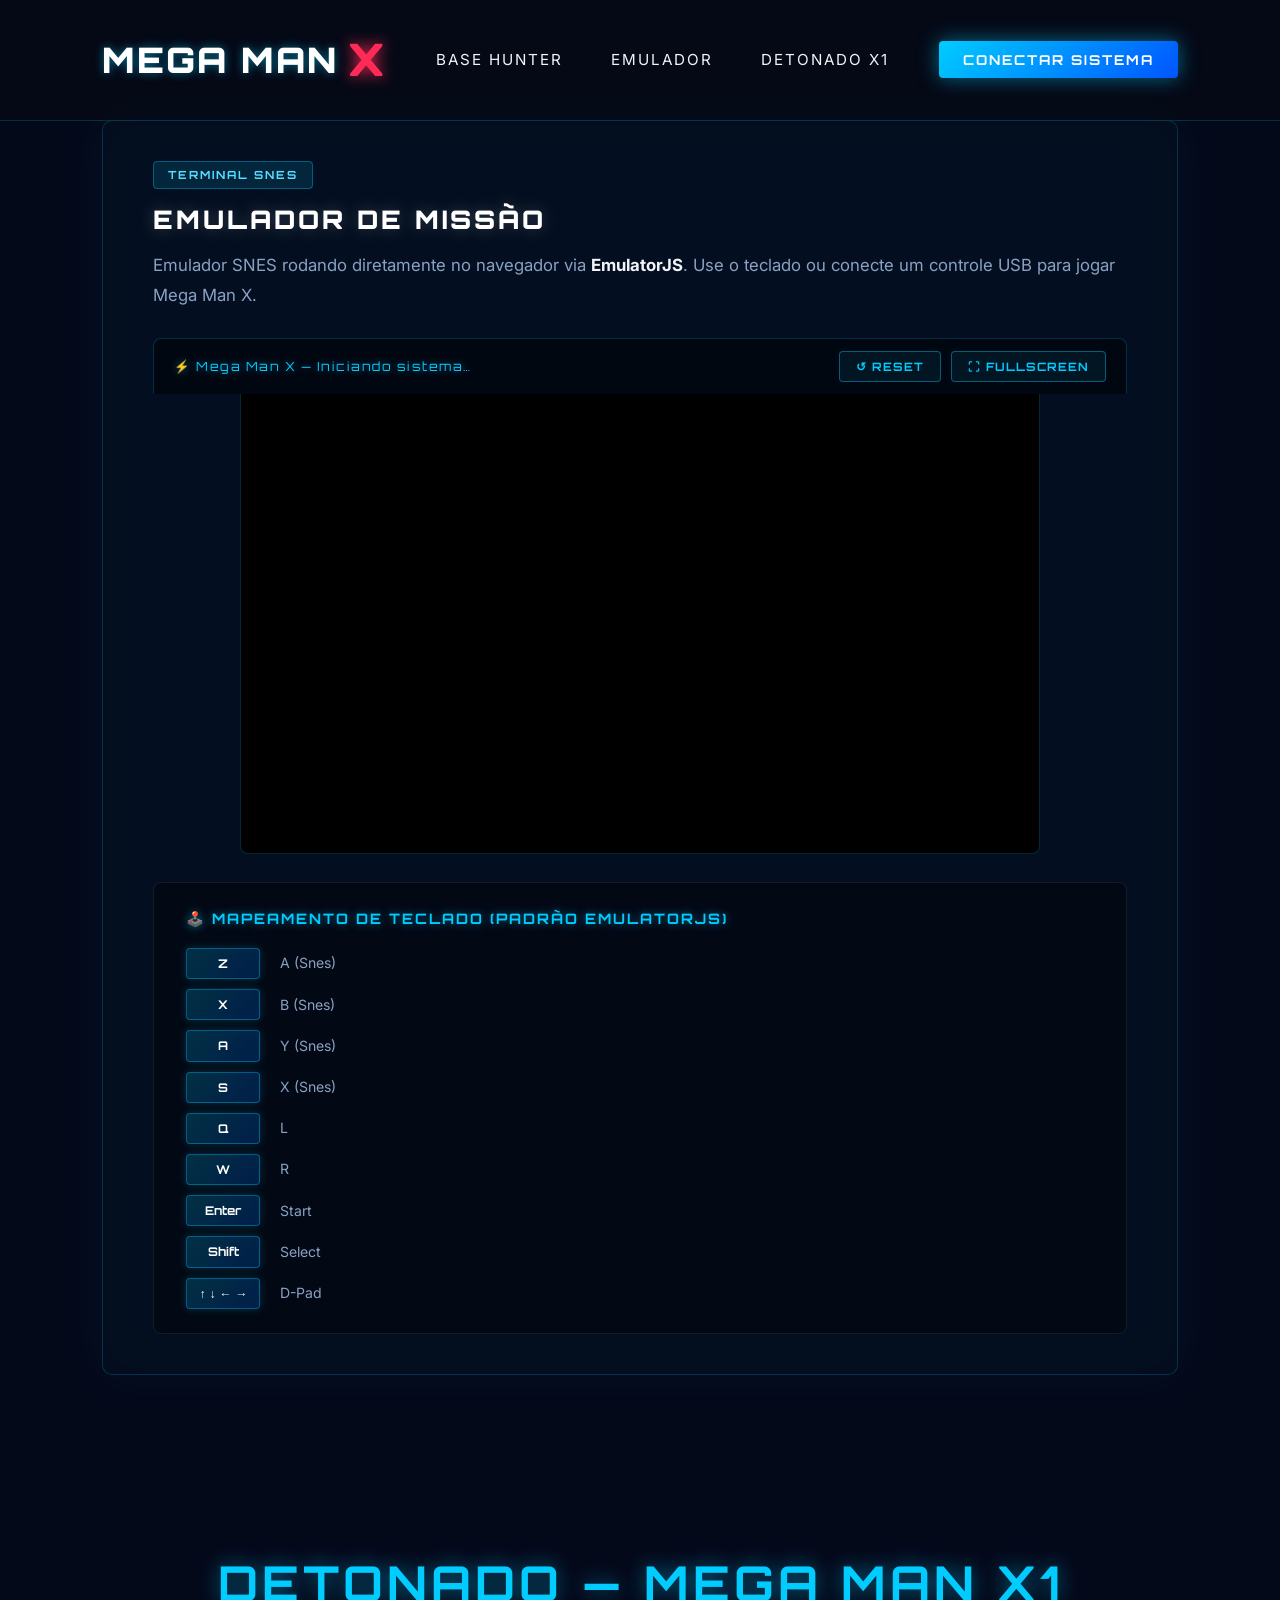
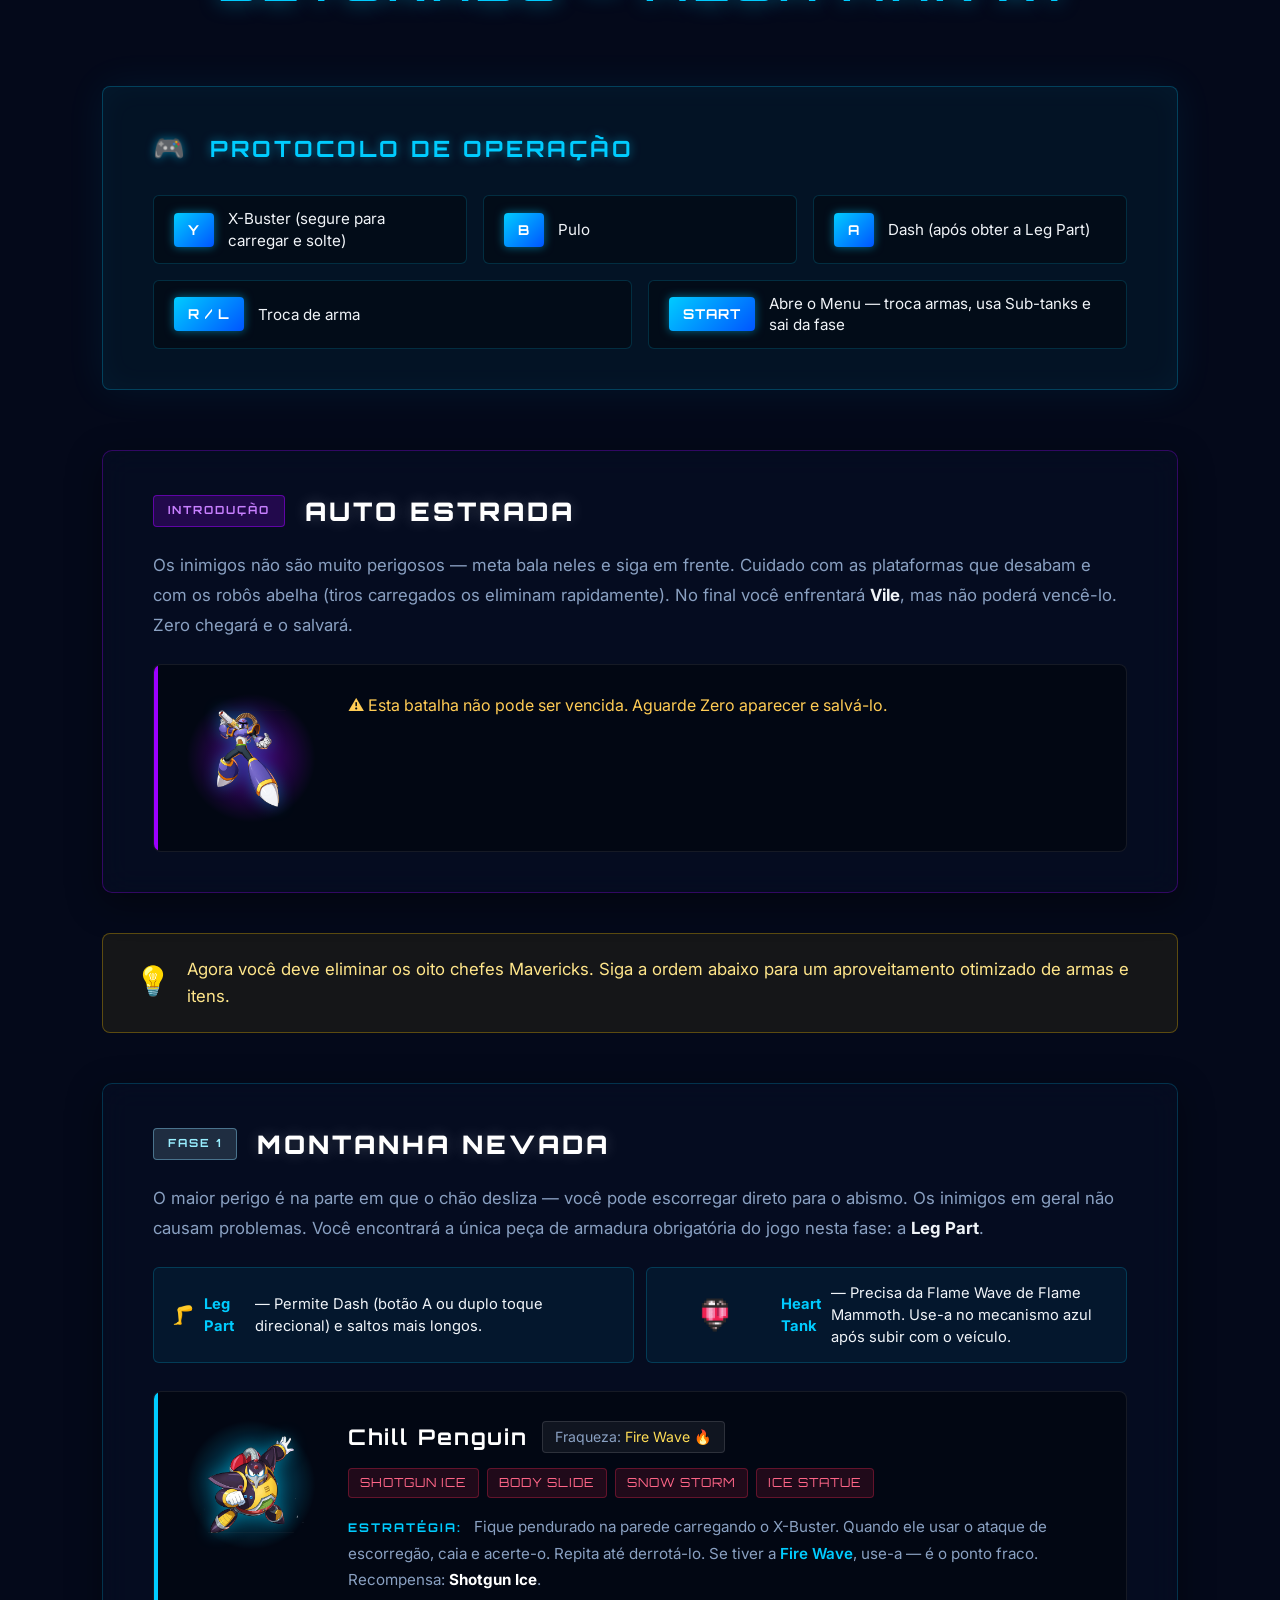
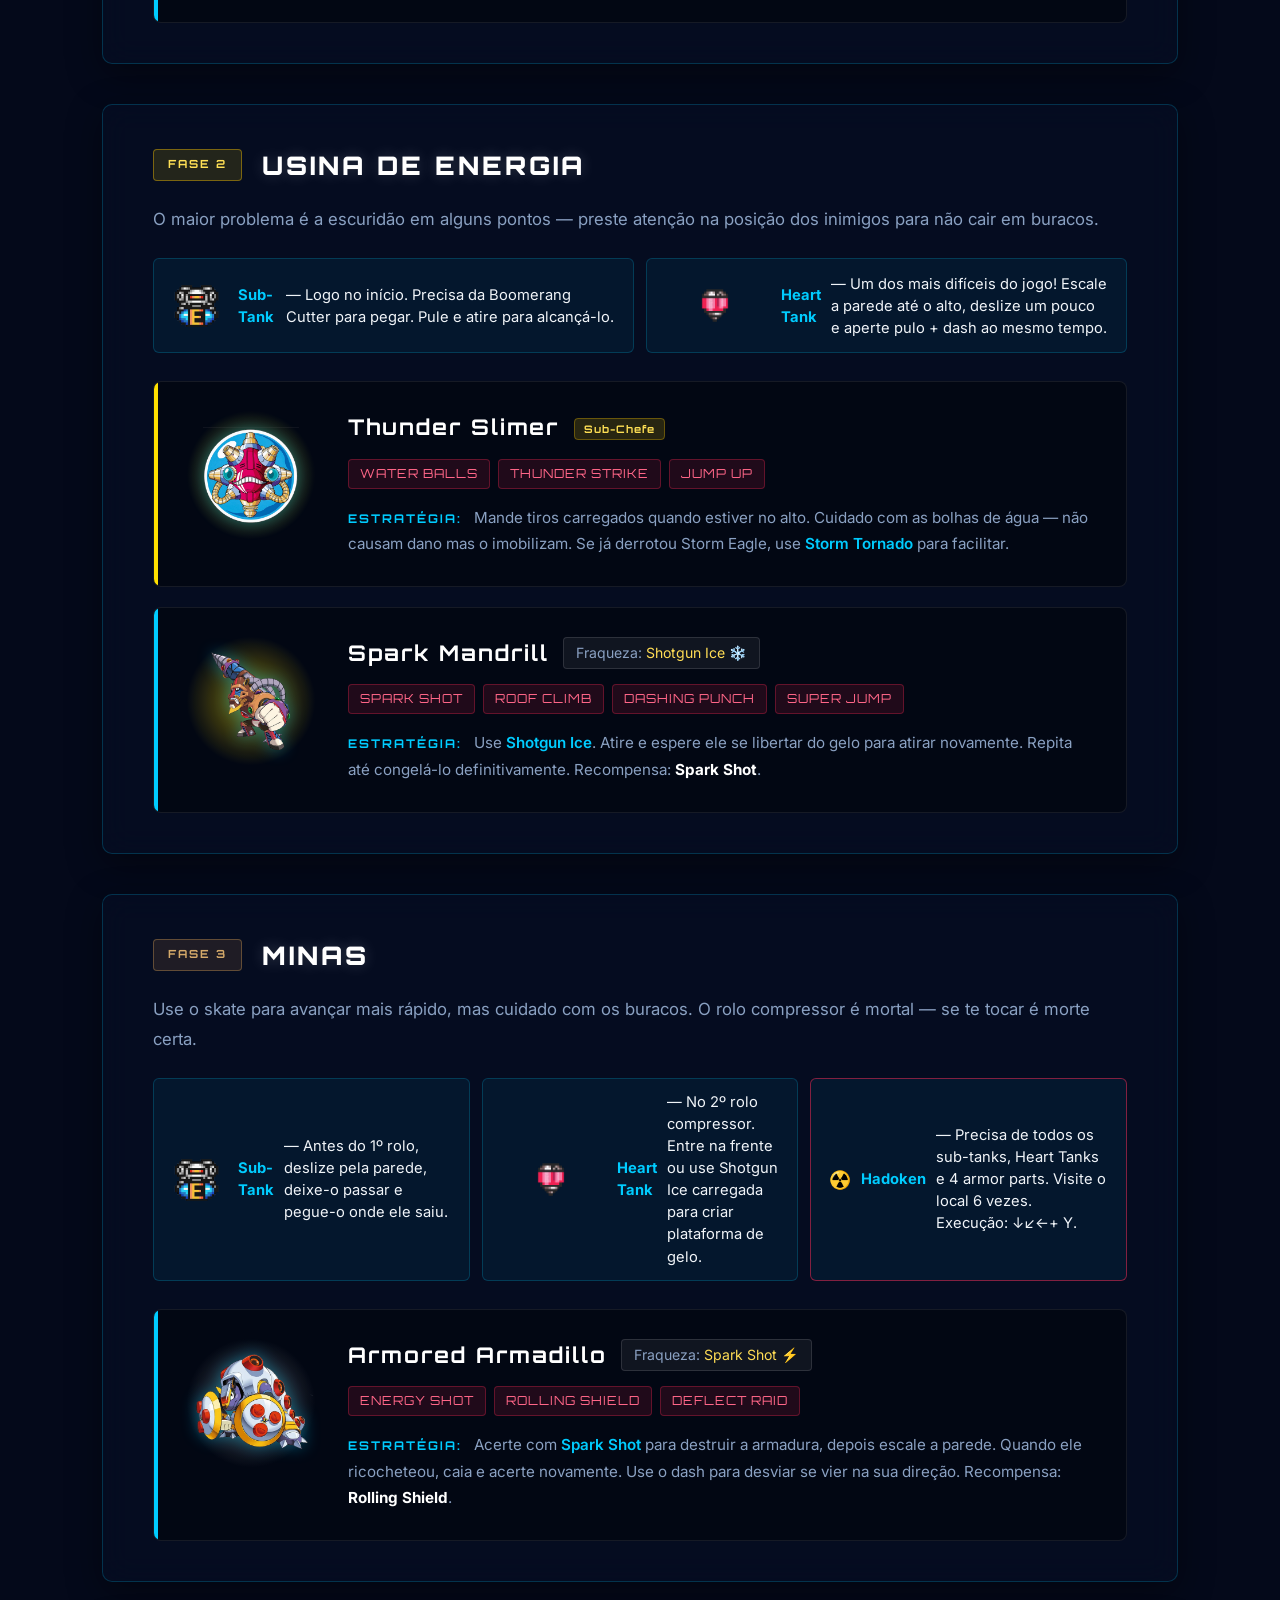
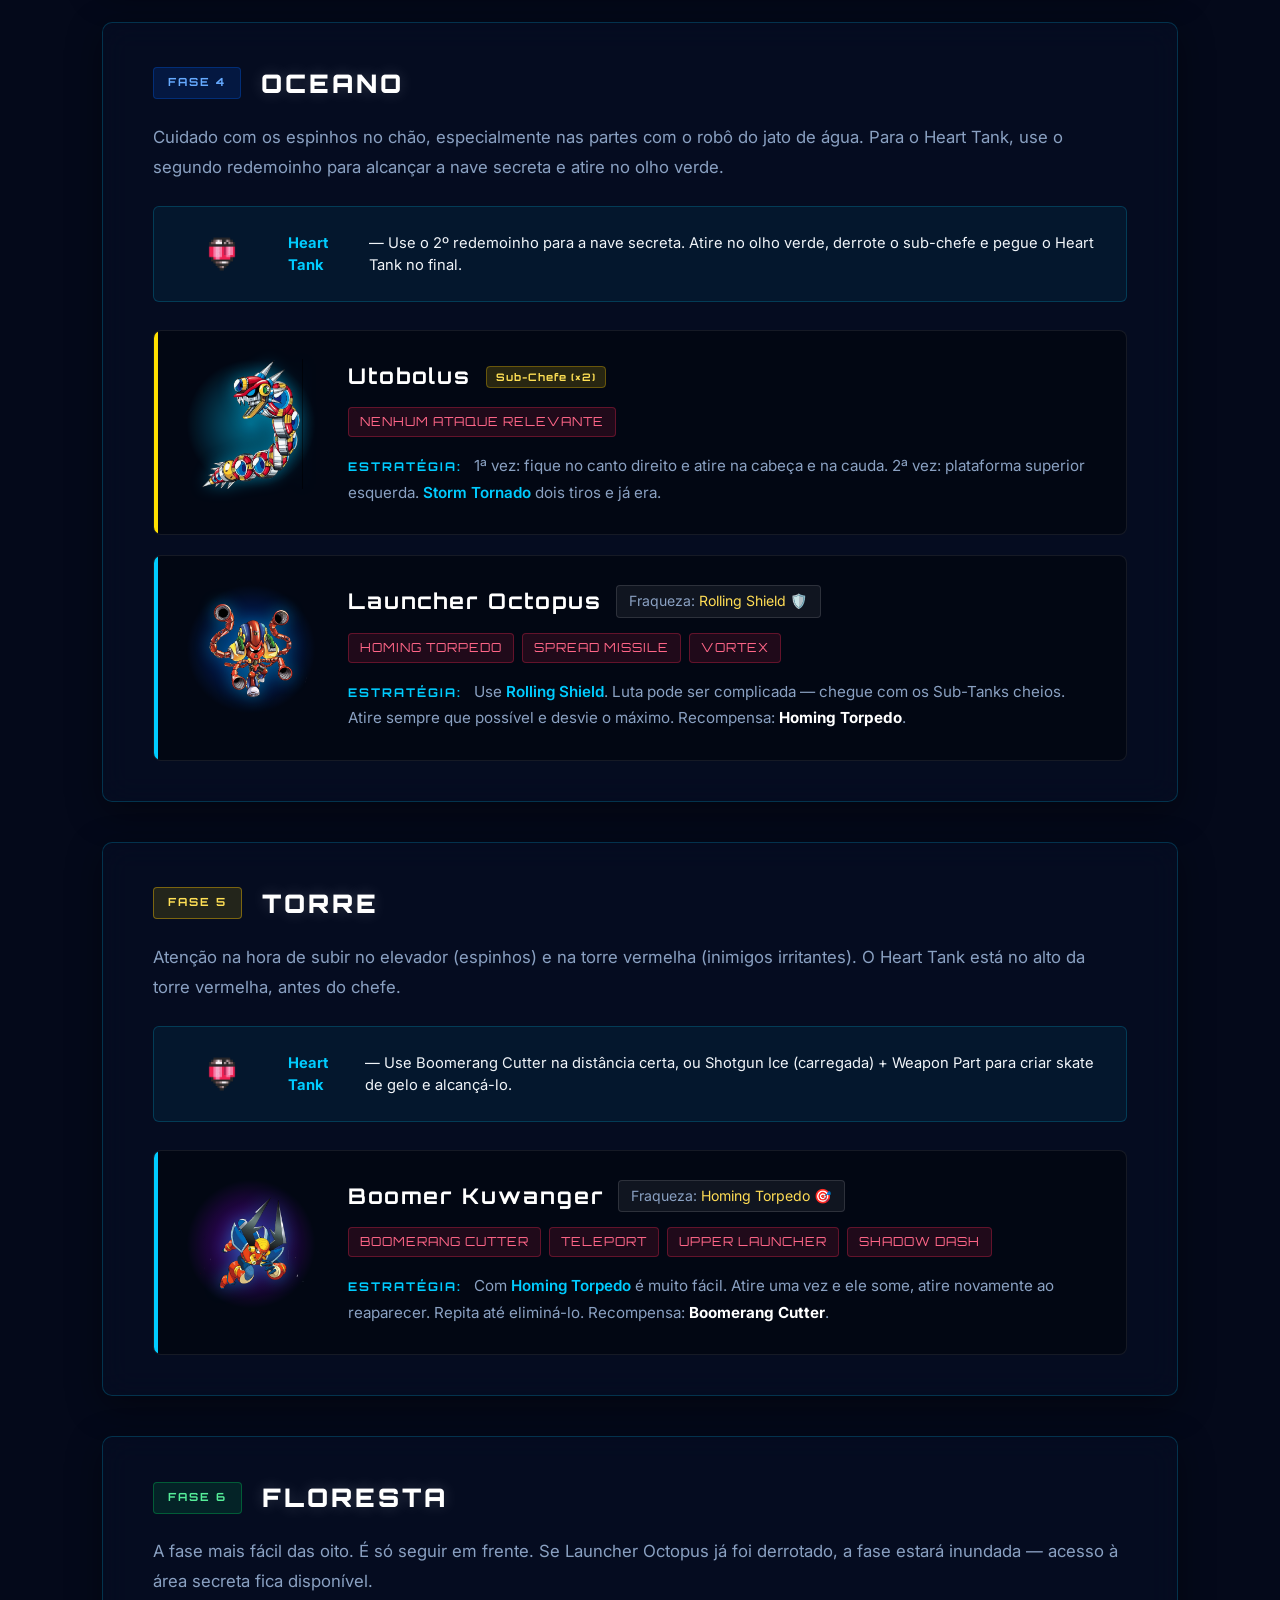
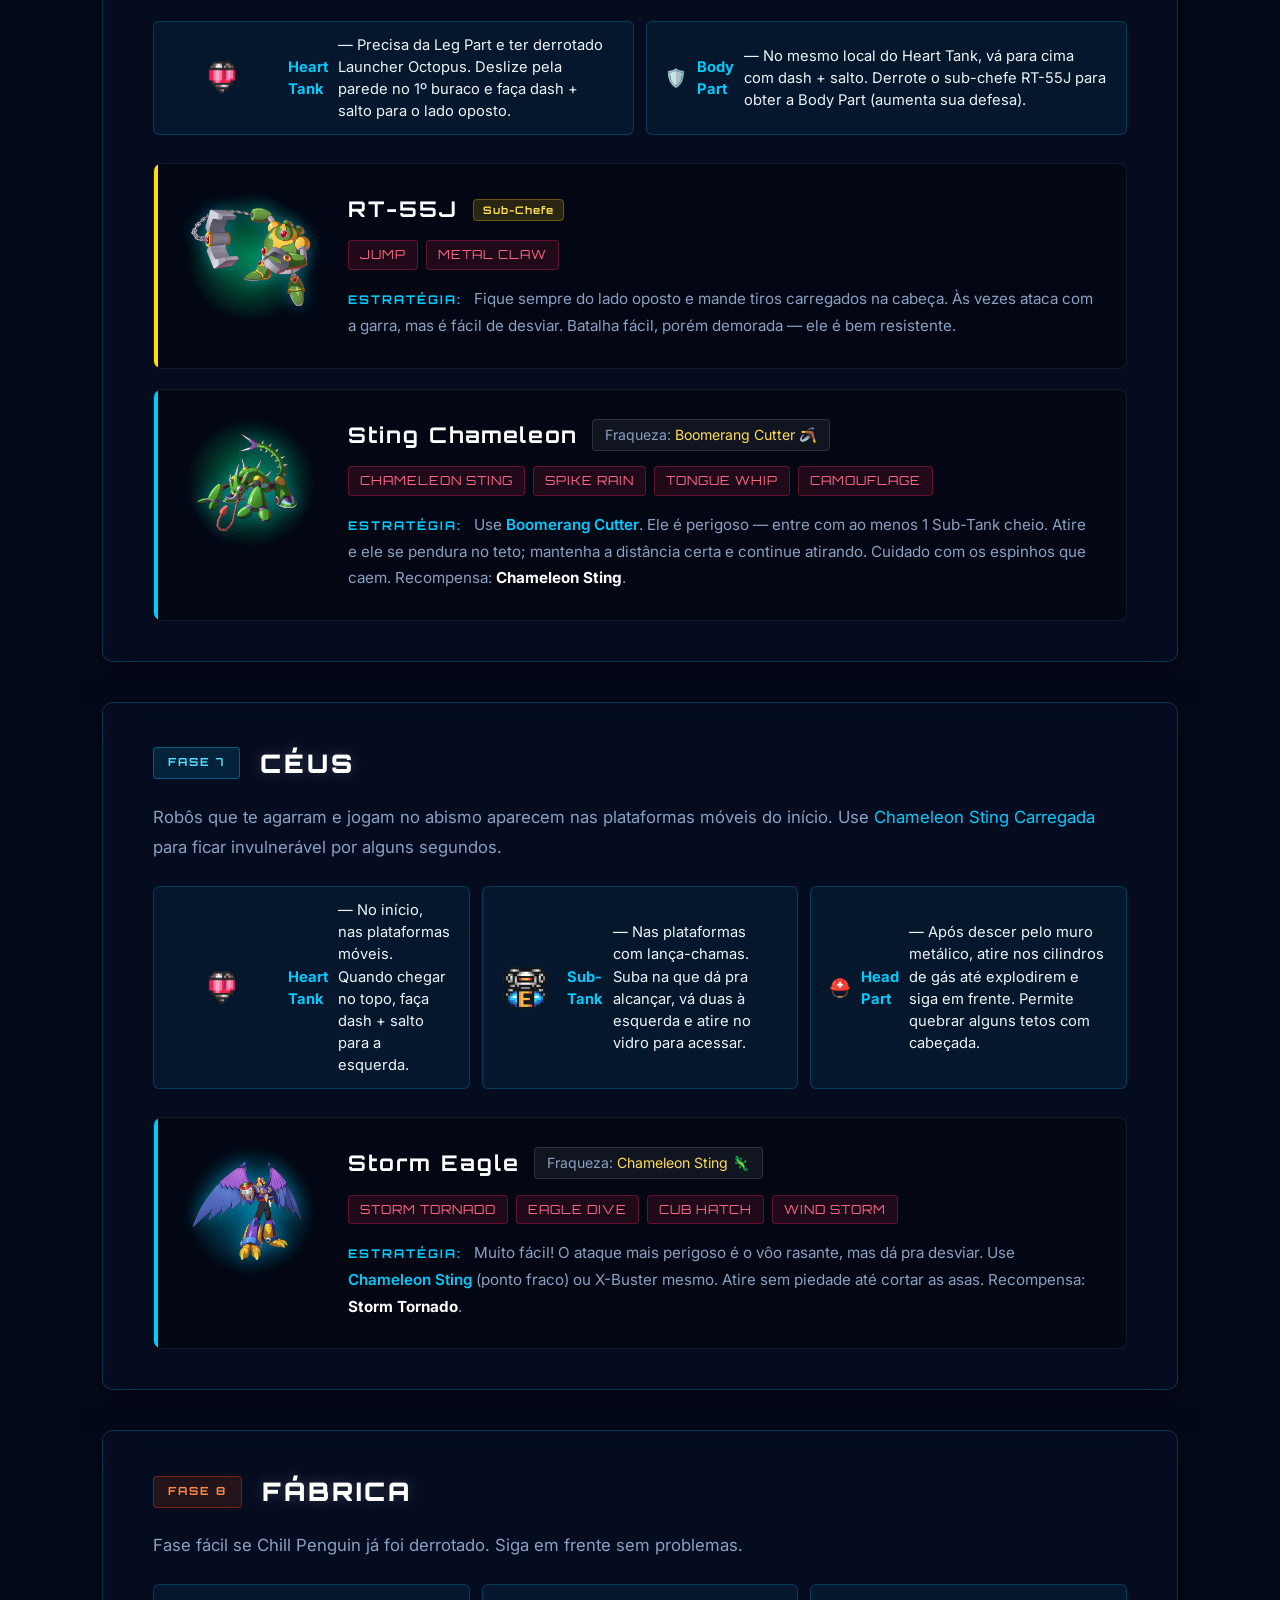
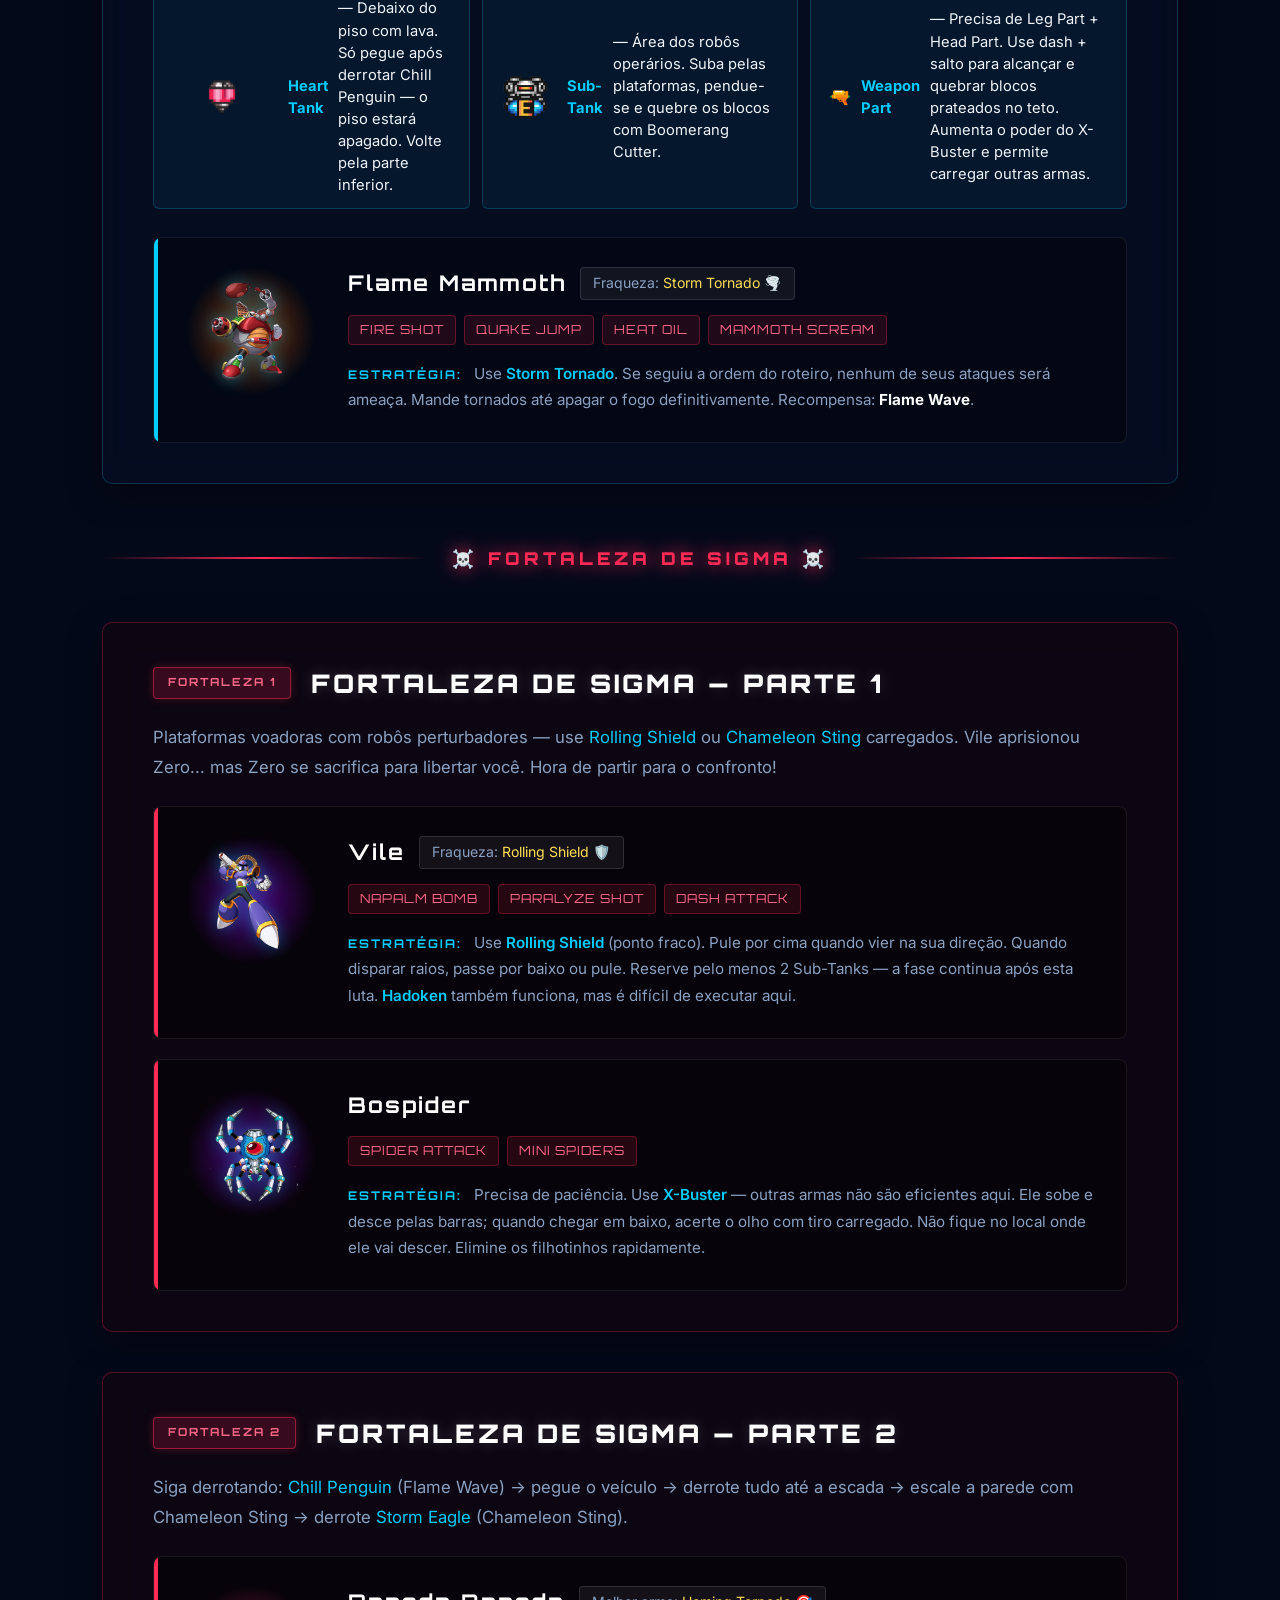
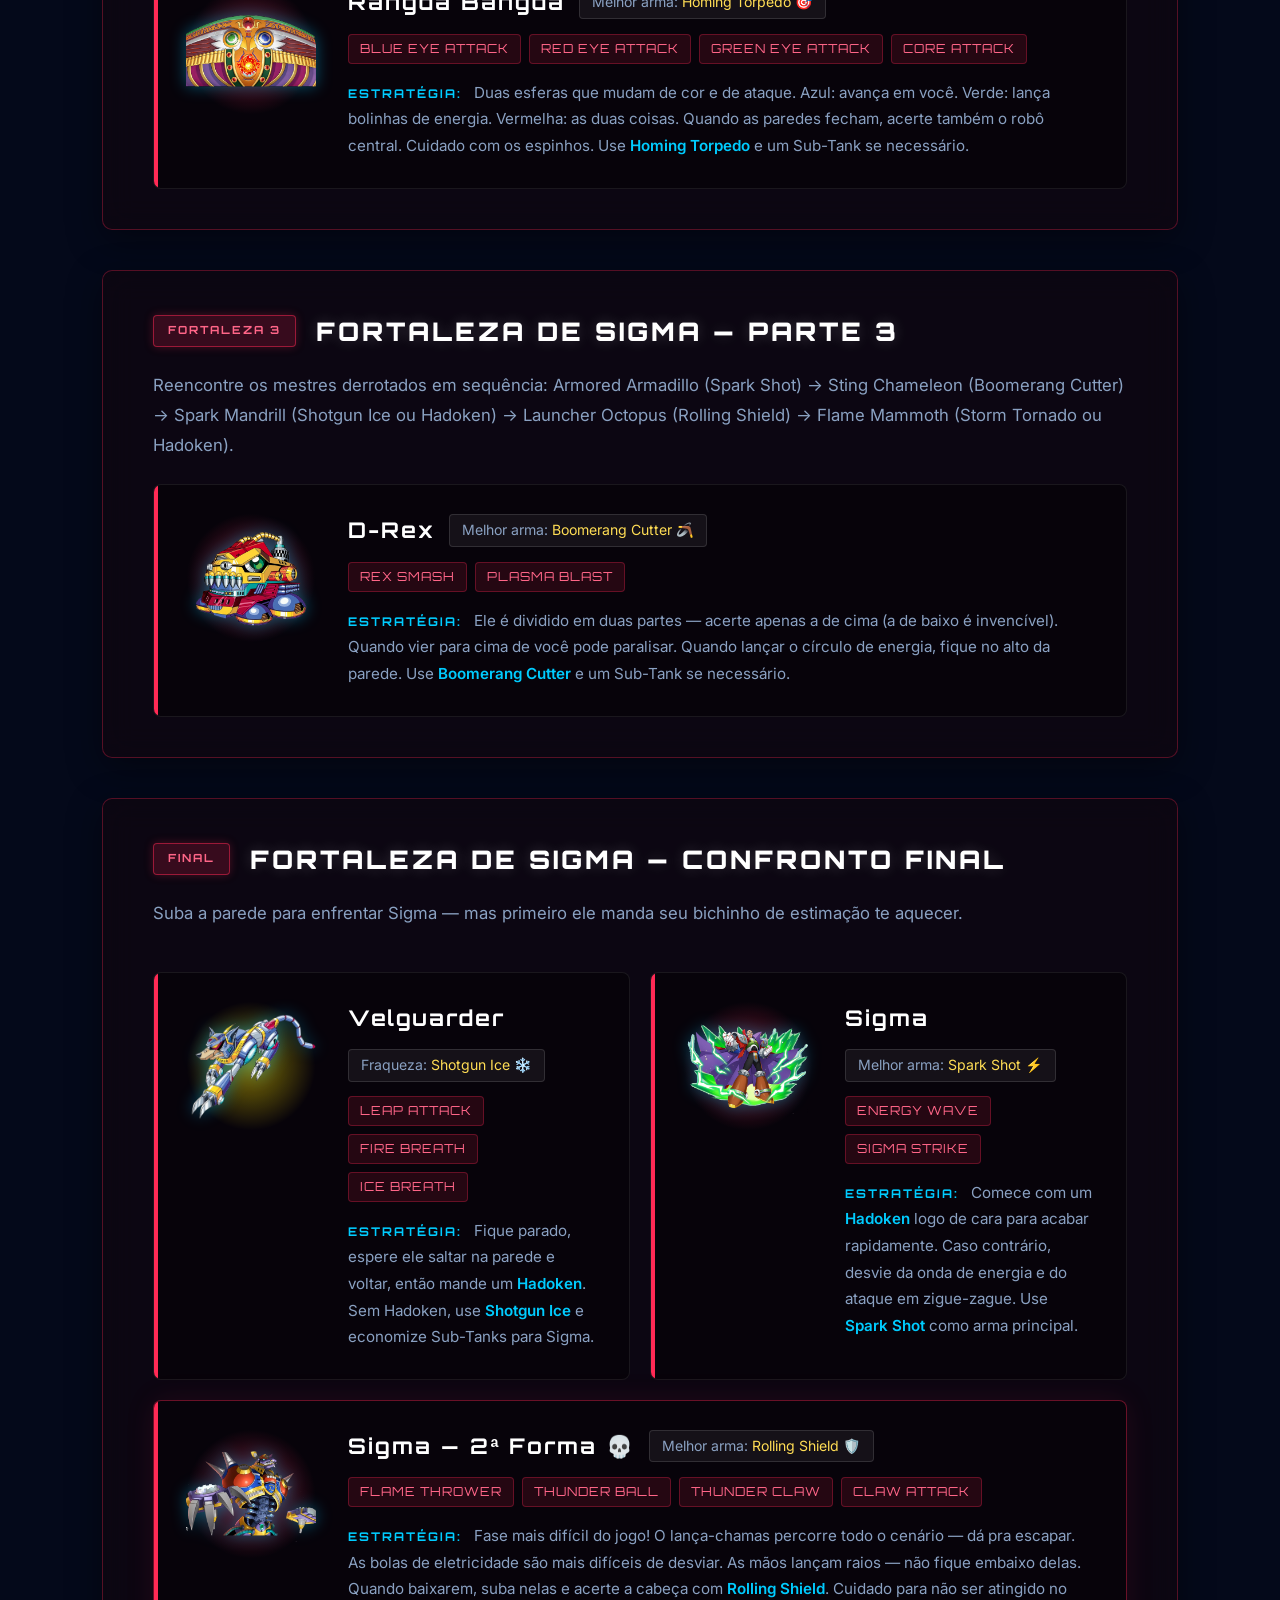
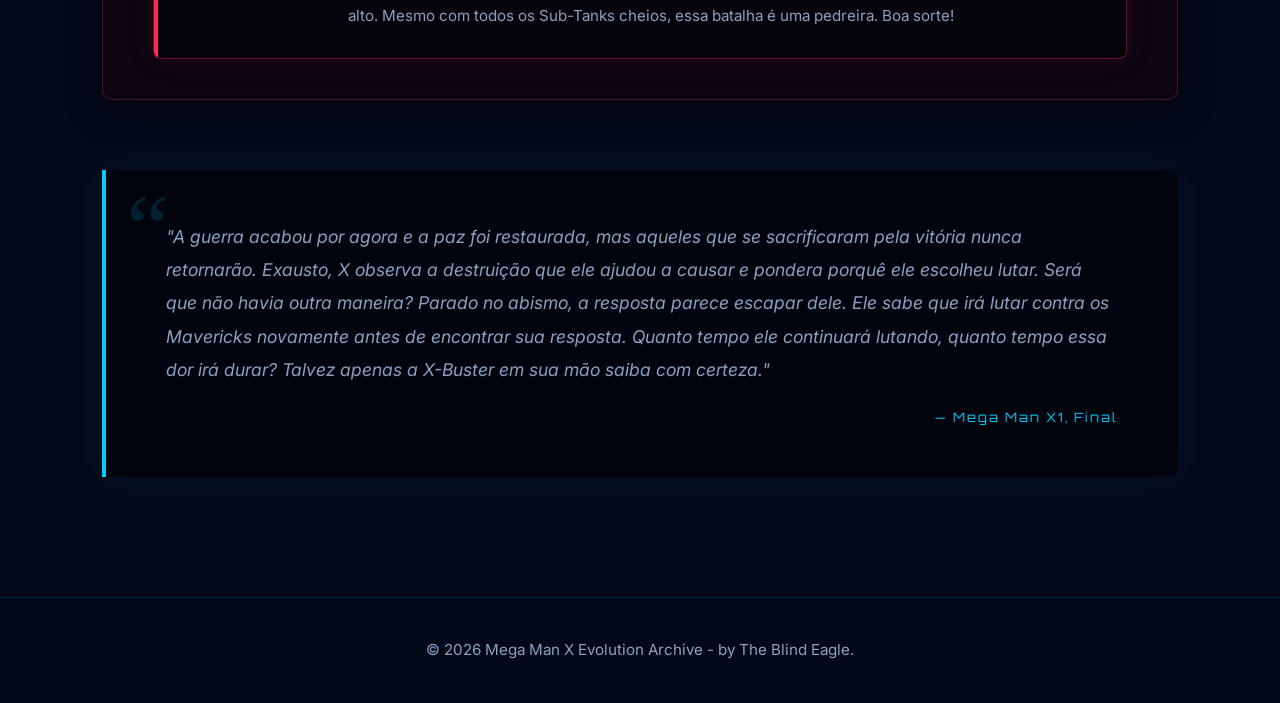
==== detonado.html @ ff68ebec "refactor: move detonado content to separate page and link from index" ====
<!DOCTYPE html>
<html lang="pt-BR">

<head>
    <meta charset="UTF-8">
    <meta name="viewport" content="width=device-width, initial-scale=1.0">
    <title>Mega Man X - Detonado X1</title>
    <meta name="description" content="Detonado separado de Mega Man X1 com protocolo de operação e área reservada para emulação.">

    <!-- Google Fonts for digital aesthetics -->
    <link
        href="https://fonts.googleapis.com/css2?family=Orbitron:wght@400;700;900&family=Inter:wght@300;400;600&display=swap"
        rel="stylesheet">

    <link rel="stylesheet" href="assets/css/styles.css">
</head>

<body class="detonado-page">
    <div id="particles-container"></div>

    <!-- Navbar -->
    <nav class="navbar">
        <a href="index.html" class="logo">
            MEGA MAN <span class="x-red">X</span>
        </a>
        <ul class="nav-links">
            <li><a href="index.html">Base Hunter</a></li>
            <li><a href="#emulator">Emulador</a></li>
            <li><a href="#detonado">Detonado X1</a></li>
        </ul>
        <button class="digi-btn btn-small">Conectar Sistema</button>
    </nav>

    <!-- ░░ EMULATOR SECTION ░░ -->
    <section id="emulator" class="detonado-section" style="padding-bottom: 0;">
        <div class="emulator-section" id="emulator-section">
            <div class="emulator-copy">
                <span class="stage-badge badge-sky">Terminal SNES</span>
                <h2 class="stage-name" style="font-size:1.6rem;">EMULADOR DE MISSÃO</h2>
                <p class="stage-lore">Emulador SNES rodando diretamente no navegador via <strong>EmulatorJS</strong>. Use o teclado ou conecte um controle USB para jogar Mega Man X.</p>
            </div>

            <!-- Emulator Shell -->
            <div class="emulator-shell" id="emulator-shell">
                <div class="emulator-toolbar">
                    <span class="emu-status" id="emu-status">⚡ Mega Man X — Iniciando sistema…</span>
                    <div class="emu-toolbar-btns">
                        <button class="emu-btn" id="emu-reset" title="Reiniciar">↺ Reset</button>
                        <button class="emu-btn" id="emu-fullscreen" title="Tela cheia">⛶ Fullscreen</button>
                    </div>
                </div>
                <div id="game-container" style="width:100%; max-width:800px; margin:0 auto;"></div>
            </div>

            <!-- Keyboard map -->
            <div class="emu-keymap" id="emu-keymap">
                <h4 class="emu-keymap-title">🕹️ Mapeamento de Teclado (padrão EmulatorJS)</h4>
                <div class="emu-keymap-grid">
                    <span class="emu-key">Z</span><span class="emu-key-desc">A (Snes)</span>
                    <span class="emu-key">X</span><span class="emu-key-desc">B (Snes)</span>
                    <span class="emu-key">A</span><span class="emu-key-desc">Y (Snes)</span>
                    <span class="emu-key">S</span><span class="emu-key-desc">X (Snes)</span>
                    <span class="emu-key">Q</span><span class="emu-key-desc">L</span>
                    <span class="emu-key">W</span><span class="emu-key-desc">R</span>
                    <span class="emu-key">Enter</span><span class="emu-key-desc">Start</span>
                    <span class="emu-key">Shift</span><span class="emu-key-desc">Select</span>
                    <span class="emu-key">↑ ↓ ← →</span><span class="emu-key-desc">D-Pad</span>
                </div>
            </div>
        </div>

        <!-- EmulatorJS — ROM local auto-carregada -->
        <script>
            window.EJS_player        = '#game-container';
            window.EJS_core          = 'snes';
            window.EJS_gameUrl       = 'assets/ROM/Mega Man X.zip';
            window.EJS_pathtodata    = 'https://cdn.emulatorjs.org/stable/data/';
            window.EJS_color         = '#00d4ff';
            window.EJS_startOnLoaded = true;
            window.EJS_language      = 'pt-BR';
            window.EJS_onGameStart   = function() {
                document.getElementById('emu-status').textContent = '✅ Mega Man X — Rodando!';
            };
        </script>
        <script src="https://cdn.emulatorjs.org/stable/data/loader.js" async></script>
        <script>
        (function(){
            document.getElementById('emu-reset').addEventListener('click', function() {
                if (window.EJS_emulator) window.EJS_emulator.restart();
            });
            document.getElementById('emu-fullscreen').addEventListener('click', function() {
                var container = document.getElementById('game-container');
                var canvas = container.querySelector('canvas') || container;
                if (canvas.requestFullscreen) canvas.requestFullscreen();
                else if (canvas.webkitRequestFullscreen) canvas.webkitRequestFullscreen();
            });
        })();
        </script>
    </section>

    <!-- Detonado Walkthrough Section -->
    <section id="detonado" class="detonado-section">
        <h2 class="section-title">Detonado — Mega Man X1</h2>

        <!-- Controls Panel -->
        <div class="controls-panel">
            <h3 class="controls-title"><span class="ctrl-icon">🎮</span> Protocolo de Operação</h3>
            <div class="controls-grid">
                <div class="ctrl-item"><span class="ctrl-key">Y</span><span class="ctrl-desc">X-Buster (segure para carregar e solte)</span></div>
                <div class="ctrl-item"><span class="ctrl-key">B</span><span class="ctrl-desc">Pulo</span></div>
                <div class="ctrl-item"><span class="ctrl-key">A</span><span class="ctrl-desc">Dash (após obter a Leg Part)</span></div>
                <div class="ctrl-item"><span class="ctrl-key">R / L</span><span class="ctrl-desc">Troca de arma</span></div>
                <div class="ctrl-item"><span class="ctrl-key">START</span><span class="ctrl-desc">Abre o Menu — troca armas, usa Sub-tanks e sai da fase</span></div>
            </div>
        </div>


        <!-- Stage: Auto Estrada -->
        <div class="stage-block intro-stage">
            <div class="stage-header">
                <span class="stage-badge badge-intro">Introdução</span>
                <h3 class="stage-name">AUTO ESTRADA</h3>
            </div>
            <p class="stage-lore">Os inimigos não são muito perigosos — meta bala neles e siga em frente. Cuidado com as
                plataformas que desabam e com os robôs abelha (tiros carregados os eliminam rapidamente). No final você
                enfrentará <strong>Vile</strong>, mas não poderá vencê-lo. Zero chegará e o salvará.</p>
            <div class="boss-card vile-preview">
                <div class="boss-img-wrap">
                    <img src="assets/img/Vile.png" alt="Vile" class="boss-img">
                    <div class="boss-img-glow" style="--boss-color:#9d00ff"></div>
                </div>
                <div class="boss-info">
                    <p class="boss-note">⚠️ Esta batalha não pode ser vencida. Aguarde Zero aparecer e salvá-lo.</p>
                </div>
            </div>
        </div>

        <div class="order-tip">
            <span class="tip-icon">💡</span>
            <p>Agora você deve eliminar os oito chefes Mavericks. Siga a ordem abaixo para um aproveitamento otimizado
                de armas e itens.</p>
        </div>

        <!-- Stage: Montanha Nevada -->
        <div class="stage-block">
            <div class="stage-header">
                <span class="stage-badge badge-snow">Fase 1</span>
                <h3 class="stage-name">MONTANHA NEVADA</h3>
            </div>
            <p class="stage-lore">O maior perigo é na parte em que o chão desliza — você pode escorregar direto para o
                abismo. Os inimigos em geral não causam problemas. Você encontrará a única peça de armadura obrigatória
                do jogo nesta fase: a <strong>Leg Part</strong>.</p>
            <div class="items-row">
                <div class="item-chip"><span class="item-icon">🦵</span> <strong>Leg Part</strong> — Permite Dash (botão
                    A ou duplo toque direcional) e saltos mais longos.</div>
                <div class="item-chip"><img src="assets/img/HeartTank.gif"
                        style="width: 100px; vertical-align: middle; margin-right: 6px;" alt="Heart Tank"> <strong>Heart
                        Tank</strong> — Precisa da Flame Wave de Flame Mammoth. Use-a no mecanismo azul após subir com o
                    veículo.</div>
            </div>
            <div class="boss-card">
                <div class="boss-img-wrap">
                    <img src="assets/img/Chill-Peguin.png" alt="Chill Penguin" class="boss-img">
                    <div class="boss-img-glow" style="--boss-color:#00ccff"></div>
                </div>
                <div class="boss-info">
                    <div class="boss-name-row">
                        <h4 class="boss-name">Chill Penguin</h4>
                        <span class="boss-weakness">Fraqueza: <em>Fire Wave 🔥</em></span>
                    </div>
                    <div class="attacks-list">
                        <span class="attack-tag">Shotgun Ice</span>
                        <span class="attack-tag">Body Slide</span>
                        <span class="attack-tag">Snow Storm</span>
                        <span class="attack-tag">Ice Statue</span>
                    </div>
                    <p class="strategy"><span class="strat-label">ESTRATÉGIA:</span> Fique pendurado na parede
                        carregando o X-Buster. Quando ele usar o ataque de escorregão, caia e acerte-o. Repita até
                        derrotá-lo. Se tiver a <em>Fire Wave</em>, use-a — é o ponto fraco. Recompensa: <strong>Shotgun
                            Ice</strong>.</p>
                </div>
            </div>
        </div>

        <!-- Stage: Usina de Energia -->
        <div class="stage-block">
            <div class="stage-header">
                <span class="stage-badge badge-electric">Fase 2</span>
                <h3 class="stage-name">USINA DE ENERGIA</h3>
            </div>
            <p class="stage-lore">O maior problema é a escuridão em alguns pontos — preste atenção na posição dos
                inimigos para não cair em buracos.</p>
            <div class="items-row">
                <div class="item-chip"><img src="assets/img/Sub-Tank.png"
                        style="width: 50px; vertical-align: middle; margin-right: 6px;" alt="Sub-Tank">
                    <strong>Sub-Tank</strong> — Logo no início.
                    Precisa da Boomerang Cutter para pegar. Pule e atire para alcançá-lo.
                </div>
                <div class="item-chip"><img src="assets/img/HeartTank.gif"
                        style="width: 100px; vertical-align: middle; margin-right: 6px;" alt="Heart Tank"> <strong>Heart
                        Tank</strong> — Um dos mais difíceis do jogo! Escale a parede até o alto, deslize um pouco e
                    aperte pulo + dash ao mesmo tempo.</div>
            </div>
            <div class="boss-card sub-boss">
                <div class="boss-img-wrap">
                    <img src="assets/img/Thunder Slimer.png" alt="Thunder Slimer" class="boss-img">
                    <div class="boss-img-glow" style="--boss-color:#ffe000"></div>
                </div>
                <div class="boss-info">
                    <div class="boss-name-row">
                        <h4 class="boss-name">Thunder Slimer <span class="sub-tag">Sub-Chefe</span></h4>
                    </div>
                    <div class="attacks-list">
                        <span class="attack-tag">Water Balls</span>
                        <span class="attack-tag">Thunder Strike</span>
                        <span class="attack-tag">Jump Up</span>
                    </div>
                    <p class="strategy"><span class="strat-label">ESTRATÉGIA:</span> Mande tiros carregados quando
                        estiver no alto. Cuidado com as bolhas de água — não causam dano mas o imobilizam. Se já
                        derrotou Storm Eagle, use <em>Storm Tornado</em> para facilitar.</p>
                </div>
            </div>
            <div class="boss-card">
                <div class="boss-img-wrap">
                    <img src="assets/img/SparkMandrill.png" alt="Spark Mandrill" class="boss-img">
                    <div class="boss-img-glow" style="--boss-color:#ffe000"></div>
                </div>
                <div class="boss-info">
                    <div class="boss-name-row">
                        <h4 class="boss-name">Spark Mandrill</h4>
                        <span class="boss-weakness">Fraqueza: <em>Shotgun Ice ❄️</em></span>
                    </div>
                    <div class="attacks-list">
                        <span class="attack-tag">Spark Shot</span>
                        <span class="attack-tag">Roof Climb</span>
                        <span class="attack-tag">Dashing Punch</span>
                        <span class="attack-tag">Super Jump</span>
                    </div>
                    <p class="strategy"><span class="strat-label">ESTRATÉGIA:</span> Use <em>Shotgun Ice</em>. Atire e
                        espere ele se libertar do gelo para atirar novamente. Repita até congelá-lo definitivamente.
                        Recompensa: <strong>Spark Shot</strong>.</p>
                </div>
            </div>
        </div>

        <!-- Stage: Minas -->
        <div class="stage-block">
            <div class="stage-header">
                <span class="stage-badge badge-earth">Fase 3</span>
                <h3 class="stage-name">MINAS</h3>
            </div>
            <p class="stage-lore">Use o skate para avançar mais rápido, mas cuidado com os buracos. O rolo compressor é
                mortal — se te tocar é morte certa.</p>
            <div class="items-row">
                <div class="item-chip"><img src="assets/img/Sub-Tank.png"
                        style="width: 50px; vertical-align: middle; margin-right: 6px;" alt="Sub-Tank">
                    <strong>Sub-Tank</strong> — Antes do 1º rolo,
                    deslize pela parede, deixe-o passar e pegue-o onde ele saiu.
                </div>
                <div class="item-chip"><img src="assets/img/HeartTank.gif"
                        style="width: 100px; vertical-align: middle; margin-right: 6px;" alt="Heart Tank"> <strong>Heart
                        Tank</strong> — No 2º rolo compressor. Entre na frente ou use Shotgun Ice carregada para criar
                    plataforma de gelo.</div>
                <div class="item-chip" style="border-color:rgba(255,42,85,0.5)"><span class="item-icon">☢️</span>
                    <strong>Hadoken</strong> — Precisa de todos os sub-tanks, Heart Tanks e 4 armor parts. Visite o
                    local 6 vezes. Execução: ↓↙←+ Y.
                </div>
            </div>
            <div class="boss-card">
                <div class="boss-img-wrap">
                    <img src="assets/img/ArmoredArmadillo.png" alt="Armored Armadillo" class="boss-img">
                    <div class="boss-img-glow" style="--boss-color:#aaaaaa"></div>
                </div>
                <div class="boss-info">
                    <div class="boss-name-row">
                        <h4 class="boss-name">Armored Armadillo</h4>
                        <span class="boss-weakness">Fraqueza: <em>Spark Shot ⚡</em></span>
                    </div>
                    <div class="attacks-list">
                        <span class="attack-tag">Energy Shot</span>
                        <span class="attack-tag">Rolling Shield</span>
                        <span class="attack-tag">Deflect Raid</span>
                    </div>
                    <p class="strategy"><span class="strat-label">ESTRATÉGIA:</span> Acerte com <em>Spark Shot</em> para
                        destruir a armadura, depois escale a parede. Quando ele ricocheteou, caia e acerte novamente.
                        Use o dash para desviar se vier na sua direção. Recompensa: <strong>Rolling Shield</strong>.</p>
                </div>
            </div>
        </div>

        <!-- Stage: Oceano -->
        <div class="stage-block">
            <div class="stage-header">
                <span class="stage-badge badge-water">Fase 4</span>
                <h3 class="stage-name">OCEANO</h3>
            </div>
            <p class="stage-lore">Cuidado com os espinhos no chão, especialmente nas partes com o robô do jato de água.
                Para o Heart Tank, use o segundo redemoinho para alcançar a nave secreta e atire no olho verde.</p>
            <div class="items-row">
                <div class="item-chip"><img src="assets/img/HeartTank.gif"
                        style="width: 100px; vertical-align: middle; margin-right: 6px;" alt="Heart Tank"> <strong>Heart
                        Tank</strong> — Use o 2º redemoinho para a nave secreta. Atire no olho verde, derrote o
                    sub-chefe e pegue o Heart Tank no final.</div>
            </div>
            <div class="boss-card sub-boss">
                <div class="boss-img-wrap">
                    <img src="assets/img/Utobolus.png" alt="Utobolus" class="boss-img">
                    <div class="boss-img-glow" style="--boss-color:#00ccff"></div>
                </div>
                <div class="boss-info">
                    <div class="boss-name-row">
                        <h4 class="boss-name">Utobolus <span class="sub-tag">Sub-Chefe (×2)</span></h4>
                    </div>
                    <div class="attacks-list">
                        <span class="attack-tag">Nenhum ataque relevante</span>
                    </div>
                    <p class="strategy"><span class="strat-label">ESTRATÉGIA:</span> 1ª vez: fique no canto direito e
                        atire na cabeça e na cauda. 2ª vez: plataforma superior esquerda. <em>Storm Tornado</em> dois
                        tiros e já era.</p>
                </div>
            </div>
            <div class="boss-card">
                <div class="boss-img-wrap">
                    <img src="assets/img/LauncheOctopus.png" alt="Launch Octopus" class="boss-img">
                    <div class="boss-img-glow" style="--boss-color:#0055ff"></div>
                </div>
                <div class="boss-info">
                    <div class="boss-name-row">
                        <h4 class="boss-name">Launcher Octopus</h4>
                        <span class="boss-weakness">Fraqueza: <em>Rolling Shield 🛡️</em></span>
                    </div>
                    <div class="attacks-list">
                        <span class="attack-tag">Homing Torpedo</span>
                        <span class="attack-tag">Spread Missile</span>
                        <span class="attack-tag">Vortex</span>
                    </div>
                    <p class="strategy"><span class="strat-label">ESTRATÉGIA:</span> Use <em>Rolling Shield</em>. Luta
                        pode ser complicada — chegue com os Sub-Tanks cheios. Atire sempre que possível e desvie o
                        máximo. Recompensa: <strong>Homing Torpedo</strong>.</p>
                </div>
            </div>
        </div>

        <!-- Stage: Torre -->
        <div class="stage-block">
            <div class="stage-header">
                <span class="stage-badge badge-electric">Fase 5</span>
                <h3 class="stage-name">TORRE</h3>
            </div>
            <p class="stage-lore">Atenção na hora de subir no elevador (espinhos) e na torre vermelha (inimigos
                irritantes). O Heart Tank está no alto da torre vermelha, antes do chefe.</p>
            <div class="items-row">
                <div class="item-chip"><img src="assets/img/HeartTank.gif"
                        style="width: 100px; vertical-align: middle; margin-right: 6px;" alt="Heart Tank"> <strong>Heart
                        Tank</strong> — Use Boomerang Cutter na distância certa, ou Shotgun Ice (carregada) + Weapon
                    Part para criar skate de gelo e alcançá-lo.</div>
            </div>
            <div class="boss-card">
                <div class="boss-img-wrap">
                    <img src="assets/img/Boomer Kuwanger.png" alt="Boomer Kuwanger" class="boss-img">
                    <div class="boss-img-glow" style="--boss-color:#9d00ff"></div>
                </div>
                <div class="boss-info">
                    <div class="boss-name-row">
                        <h4 class="boss-name">Boomer Kuwanger</h4>
                        <span class="boss-weakness">Fraqueza: <em>Homing Torpedo 🎯</em></span>
                    </div>
                    <div class="attacks-list">
                        <span class="attack-tag">Boomerang Cutter</span>
                        <span class="attack-tag">Teleport</span>
                        <span class="attack-tag">Upper Launcher</span>
                        <span class="attack-tag">Shadow Dash</span>
                    </div>
                    <p class="strategy"><span class="strat-label">ESTRATÉGIA:</span> Com <em>Homing Torpedo</em> é muito
                        fácil. Atire uma vez e ele some, atire novamente ao reaparecer. Repita até eliminá-lo.
                        Recompensa: <strong>Boomerang Cutter</strong>.</p>
                </div>
            </div>
        </div>

        <!-- Stage: Floresta -->
        <div class="stage-block">
            <div class="stage-header">
                <span class="stage-badge badge-forest">Fase 6</span>
                <h3 class="stage-name">FLORESTA</h3>
            </div>
            <p class="stage-lore">A fase mais fácil das oito. É só seguir em frente. Se Launcher Octopus já foi
                derrotado, a fase estará inundada — acesso à área secreta fica disponível.</p>
            <div class="items-row">
                <div class="item-chip"><img src="assets/img/HeartTank.gif"
                        style="width: 100px; vertical-align: middle; margin-right: 6px;" alt="Heart Tank"> <strong>Heart
                        Tank</strong> — Precisa da Leg Part e ter derrotado Launcher Octopus. Deslize pela parede no 1º
                    buraco e faça dash + salto para o lado oposto.</div>
                <div class="item-chip"><span class="item-icon">🛡️</span> <strong>Body Part</strong> — No mesmo local do
                    Heart Tank, vá para cima com dash + salto. Derrote o sub-chefe RT-55J para obter a Body Part
                    (aumenta sua defesa).</div>
            </div>
            <div class="boss-card sub-boss">
                <div class="boss-img-wrap">
                    <img src="assets/img/RT-55J.png" alt="RT-55J" class="boss-img">
                    <div class="boss-img-glow" style="--boss-color:#00ff88"></div>
                </div>
                <div class="boss-info">
                    <div class="boss-name-row">
                        <h4 class="boss-name">RT-55J <span class="sub-tag">Sub-Chefe</span></h4>
                    </div>
                    <div class="attacks-list">
                        <span class="attack-tag">Jump</span>
                        <span class="attack-tag">Metal Claw</span>
                    </div>
                    <p class="strategy"><span class="strat-label">ESTRATÉGIA:</span> Fique sempre do lado oposto e mande
                        tiros carregados na cabeça. Às vezes ataca com a garra, mas é fácil de desviar. Batalha fácil,
                        porém demorada — ele é bem resistente.</p>
                </div>
            </div>
            <div class="boss-card">
                <div class="boss-img-wrap">
                    <img src="assets/img/Sting-Chameleon.png" alt="Sting Chameleon" class="boss-img">
                    <div class="boss-img-glow" style="--boss-color:#00ff88"></div>
                </div>
                <div class="boss-info">
                    <div class="boss-name-row">
                        <h4 class="boss-name">Sting Chameleon</h4>
                        <span class="boss-weakness">Fraqueza: <em>Boomerang Cutter 🪃</em></span>
                    </div>
                    <div class="attacks-list">
                        <span class="attack-tag">Chameleon Sting</span>
                        <span class="attack-tag">Spike Rain</span>
                        <span class="attack-tag">Tongue Whip</span>
                        <span class="attack-tag">Camouflage</span>
                    </div>
                    <p class="strategy"><span class="strat-label">ESTRATÉGIA:</span> Use <em>Boomerang Cutter</em>. Ele
                        é perigoso — entre com ao menos 1 Sub-Tank cheio. Atire e ele se pendura no teto; mantenha a
                        distância certa e continue atirando. Cuidado com os espinhos que caem. Recompensa:
                        <strong>Chameleon Sting</strong>.
                    </p>
                </div>
            </div>
        </div>

        <!-- Stage: Céus -->
        <div class="stage-block">
            <div class="stage-header">
                <span class="stage-badge badge-sky">Fase 7</span>
                <h3 class="stage-name">CÉUS</h3>
            </div>
            <p class="stage-lore">Robôs que te agarram e jogam no abismo aparecem nas plataformas móveis do início. Use
                <em>Chameleon Sting Carregada</em> para ficar invulnerável por alguns segundos.
            </p>
            <div class="items-row">
                <div class="item-chip"><img src="assets/img/HeartTank.gif"
                        style="width: 100px; vertical-align: middle; margin-right: 6px;" alt="Heart Tank"> <strong>Heart
                        Tank</strong> — No início, nas plataformas móveis. Quando chegar no topo, faça dash + salto para
                    a esquerda.</div>
                <div class="item-chip"><img src="assets/img/Sub-Tank.png"
                        style="width: 50px; vertical-align: middle; margin-right: 6px;" alt="Sub-Tank">
                    <strong>Sub-Tank</strong> — Nas plataformas com
                    lança-chamas. Suba na que dá pra alcançar, vá duas à esquerda e atire no vidro para acessar.
                </div>
                <div class="item-chip"><span class="item-icon">⛑️</span> <strong>Head Part</strong> — Após descer pelo
                    muro metálico, atire nos cilindros de gás até explodirem e siga em frente. Permite quebrar alguns
                    tetos com cabeçada.</div>
            </div>
            <div class="boss-card">
                <div class="boss-img-wrap">
                    <img src="assets/img/StormEagle.png" alt="Storm Eagle" class="boss-img">
                    <div class="boss-img-glow" style="--boss-color:#00ccff"></div>
                </div>
                <div class="boss-info">
                    <div class="boss-name-row">
                        <h4 class="boss-name">Storm Eagle</h4>
                        <span class="boss-weakness">Fraqueza: <em>Chameleon Sting 🦎</em></span>
                    </div>
                    <div class="attacks-list">
                        <span class="attack-tag">Storm Tornado</span>
                        <span class="attack-tag">Eagle Dive</span>
                        <span class="attack-tag">Cub Hatch</span>
                        <span class="attack-tag">Wind Storm</span>
                    </div>
                    <p class="strategy"><span class="strat-label">ESTRATÉGIA:</span> Muito fácil! O ataque mais perigoso
                        é o vôo rasante, mas dá pra desviar. Use <em>Chameleon Sting</em> (ponto fraco) ou X-Buster
                        mesmo. Atire sem piedade até cortar as asas. Recompensa: <strong>Storm Tornado</strong>.</p>
                </div>
            </div>
        </div>

        <!-- Stage: Fábrica -->
        <div class="stage-block">
            <div class="stage-header">
                <span class="stage-badge badge-factory">Fase 8</span>
                <h3 class="stage-name">FÁBRICA</h3>
            </div>
            <p class="stage-lore">Fase fácil se Chill Penguin já foi derrotado. Siga em frente sem problemas.</p>
            <div class="items-row">
                <div class="item-chip"><img src="assets/img/HeartTank.gif"
                        style="width: 100px; vertical-align: middle; margin-right: 6px;" alt="Heart Tank"> <strong>Heart
                        Tank</strong> — Debaixo do piso com lava. Só pegue após derrotar Chill Penguin — o piso estará
                    apagado. Volte pela parte inferior.</div>
                <div class="item-chip"><img src="assets/img/Sub-Tank.png"
                        style="width: 50px; vertical-align: middle; margin-right: 6px;" alt="Sub-Tank">
                    <strong>Sub-Tank</strong> — Área dos robôs
                    operários. Suba pelas plataformas, pendue-se e quebre os blocos com Boomerang Cutter.
                </div>
                <div class="item-chip"><span class="item-icon">🔫</span> <strong>Weapon Part</strong> — Precisa de Leg
                    Part + Head Part. Use dash + salto para alcançar e quebrar blocos prateados no teto. Aumenta o poder
                    do X-Buster e permite carregar outras armas.</div>
            </div>
            <div class="boss-card">
                <div class="boss-img-wrap">
                    <img src="assets/img/FlameMammoth.png" alt="Flame Mammoth" class="boss-img">
                    <div class="boss-img-glow" style="--boss-color:#ff6600"></div>
                </div>
                <div class="boss-info">
                    <div class="boss-name-row">
                        <h4 class="boss-name">Flame Mammoth</h4>
                        <span class="boss-weakness">Fraqueza: <em>Storm Tornado 🌪️</em></span>
                    </div>
                    <div class="attacks-list">
                        <span class="attack-tag">Fire Shot</span>
                        <span class="attack-tag">Quake Jump</span>
                        <span class="attack-tag">Heat Oil</span>
                        <span class="attack-tag">Mammoth Scream</span>
                    </div>
                    <p class="strategy"><span class="strat-label">ESTRATÉGIA:</span> Use <em>Storm Tornado</em>. Se
                        seguiu a ordem do roteiro, nenhum de seus ataques será ameaça. Mande tornados até apagar o fogo
                        definitivamente. Recompensa: <strong>Flame Wave</strong>.</p>
                </div>
            </div>
        </div>

        <!-- Sigma Fortress Divider -->
        <div class="fortress-divider">
            <div class="fortress-line"></div>
            <span class="fortress-label">☠️ FORTALEZA DE SIGMA ☠️</span>
            <div class="fortress-line"></div>
        </div>

        <!-- Sigma Fortress Part 1 -->
        <div class="stage-block fortress-stage">
            <div class="stage-header">
                <span class="stage-badge badge-sigma">Fortaleza 1</span>
                <h3 class="stage-name">FORTALEZA DE SIGMA — PARTE 1</h3>
            </div>
            <p class="stage-lore">Plataformas voadoras com robôs perturbadores — use <em>Rolling Shield</em> ou
                <em>Chameleon Sting</em> carregados. Vile aprisionou Zero... mas Zero se sacrifica para libertar você.
                Hora de partir para o confronto!
            </p>
            <div class="boss-card">
                <div class="boss-img-wrap">
                    <img src="assets/img/Vile.png" alt="Vile" class="boss-img">
                    <div class="boss-img-glow" style="--boss-color:#9d00ff"></div>
                </div>
                <div class="boss-info">
                    <div class="boss-name-row">
                        <h4 class="boss-name">Vile</h4>
                        <span class="boss-weakness">Fraqueza: <em>Rolling Shield 🛡️</em></span>
                    </div>
                    <div class="attacks-list">
                        <span class="attack-tag">Napalm Bomb</span>
                        <span class="attack-tag">Paralyze Shot</span>
                        <span class="attack-tag">Dash Attack</span>
                    </div>
                    <p class="strategy"><span class="strat-label">ESTRATÉGIA:</span> Use <em>Rolling Shield</em> (ponto
                        fraco). Pule por cima quando vier na sua direção. Quando disparar raios, passe por baixo ou
                        pule. Reserve pelo menos 2 Sub-Tanks — a fase continua após esta luta. <em>Hadoken</em> também
                        funciona, mas é difícil de executar aqui.</p>
                </div>
            </div>
            <div class="boss-card">
                <div class="boss-img-wrap">
                    <img src="assets/img/Bospider.png" alt="Bospider" class="boss-img">
                    <div class="boss-img-glow" style="--boss-color:#9d00ff"></div>
                </div>
                <div class="boss-info">
                    <div class="boss-name-row">
                        <h4 class="boss-name">Bospider</h4>
                    </div>
                    <div class="attacks-list">
                        <span class="attack-tag">Spider Attack</span>
                        <span class="attack-tag">Mini Spiders</span>
                    </div>
                    <p class="strategy"><span class="strat-label">ESTRATÉGIA:</span> Precisa de paciência. Use
                        <em>X-Buster</em> — outras armas não são eficientes aqui. Ele sobe e desce pelas barras; quando
                        chegar em baixo, acerte o olho com tiro carregado. Não fique no local onde ele vai descer.
                        Elimine os filhotinhos rapidamente.
                    </p>
                </div>
            </div>
        </div>

        <!-- Sigma Fortress Part 2 -->
        <div class="stage-block fortress-stage">
            <div class="stage-header">
                <span class="stage-badge badge-sigma">Fortaleza 2</span>
                <h3 class="stage-name">FORTALEZA DE SIGMA — PARTE 2</h3>
            </div>
            <p class="stage-lore">Siga derrotando: <em>Chill Penguin</em> (Flame Wave) → pegue o veículo → derrote tudo
                até a escada → escale a parede com Chameleon Sting → derrote <em>Storm Eagle</em> (Chameleon Sting).</p>
            <div class="boss-card">
                <div class="boss-img-wrap">
                    <img src="assets/img/Rangda Bangda.png" alt="Rangda Bangda" class="boss-img">
                    <div class="boss-img-glow" style="--boss-color:#ff2a55"></div>
                </div>
                <div class="boss-info">
                    <div class="boss-name-row">
                        <h4 class="boss-name">Rangda Bangda</h4>
                        <span class="boss-weakness">Melhor arma: <em>Homing Torpedo 🎯</em></span>
                    </div>
                    <div class="attacks-list">
                        <span class="attack-tag">Blue Eye Attack</span>
                        <span class="attack-tag">Red Eye Attack</span>
                        <span class="attack-tag">Green Eye Attack</span>
                        <span class="attack-tag">Core Attack</span>
                    </div>
                    <p class="strategy"><span class="strat-label">ESTRATÉGIA:</span> Duas esferas que mudam de cor e de
                        ataque. Azul: avança em você. Verde: lança bolinhas de energia. Vermelha: as duas coisas. Quando
                        as paredes fecham, acerte também o robô central. Cuidado com os espinhos. Use <em>Homing
                            Torpedo</em> e um Sub-Tank se necessário.</p>
                </div>
            </div>
        </div>

        <!-- Sigma Fortress Part 3 -->
        <div class="stage-block fortress-stage">
            <div class="stage-header">
                <span class="stage-badge badge-sigma">Fortaleza 3</span>
                <h3 class="stage-name">FORTALEZA DE SIGMA — PARTE 3</h3>
            </div>
            <p class="stage-lore">Reencontre os mestres derrotados em sequência: Armored Armadillo (Spark Shot) → Sting
                Chameleon (Boomerang Cutter) → Spark Mandrill (Shotgun Ice ou Hadoken) → Launcher Octopus (Rolling
                Shield) → Flame Mammoth (Storm Tornado ou Hadoken).</p>
            <div class="boss-card">
                <div class="boss-img-wrap">
                    <img src="assets/img/D-Rex.png" alt="D-Rex" class="boss-img">
                    <div class="boss-img-glow" style="--boss-color:#ff2a55"></div>
                </div>
                <div class="boss-info">
                    <div class="boss-name-row">
                        <h4 class="boss-name">D-Rex</h4>
                        <span class="boss-weakness">Melhor arma: <em>Boomerang Cutter 🪃</em></span>
                    </div>
                    <div class="attacks-list">
                        <span class="attack-tag">Rex Smash</span>
                        <span class="attack-tag">Plasma Blast</span>
                    </div>
                    <p class="strategy"><span class="strat-label">ESTRATÉGIA:</span> Ele é dividido em duas partes —
                        acerte apenas a de cima (a de baixo é invencível). Quando vier para cima de você pode paralisar.
                        Quando lançar o círculo de energia, fique no alto da parede. Use <em>Boomerang Cutter</em> e um
                        Sub-Tank se necessário.</p>
                </div>
            </div>
        </div>

        <!-- Sigma Fortress Final -->
        <div class="stage-block fortress-stage">
            <div class="stage-header">
                <span class="stage-badge badge-sigma">Final</span>
                <h3 class="stage-name">FORTALEZA DE SIGMA — CONFRONTO FINAL</h3>
            </div>
            <p class="stage-lore">Suba a parede para enfrentar Sigma — mas primeiro ele manda seu bichinho de estimação
                te aquecer.</p>
            <div class="multi-boss-row">
                <div class="boss-card boss-card-narrow">
                    <div class="boss-img-wrap">
                        <img src="assets/img/Velguarder.png" alt="Velguarder" class="boss-img">
                        <div class="boss-img-glow" style="--boss-color:#ffe000"></div>
                    </div>
                    <div class="boss-info">
                        <div class="boss-name-row">
                            <h4 class="boss-name">Velguarder</h4>
                            <span class="boss-weakness">Fraqueza: <em>Shotgun Ice ❄️</em></span>
                        </div>
                        <div class="attacks-list">
                            <span class="attack-tag">Leap Attack</span>
                            <span class="attack-tag">Fire Breath</span>
                            <span class="attack-tag">Ice Breath</span>
                        </div>
                        <p class="strategy"><span class="strat-label">ESTRATÉGIA:</span> Fique parado, espere ele saltar
                            na parede e voltar, então mande um <em>Hadoken</em>. Sem Hadoken, use <em>Shotgun Ice</em> e
                            economize Sub-Tanks para Sigma.</p>
                    </div>
                </div>
                <div class="boss-card boss-card-narrow">
                    <div class="boss-img-wrap">
                        <img src="assets/img/Sigma Forma Stage 1.png" alt="Sigma" class="boss-img">
                        <div class="boss-img-glow" style="--boss-color:#ff2a55"></div>
                    </div>
                    <div class="boss-info">
                        <div class="boss-name-row">
                            <h4 class="boss-name">Sigma</h4>
                            <span class="boss-weakness">Melhor arma: <em>Spark Shot ⚡</em></span>
                        </div>
                        <div class="attacks-list">
                            <span class="attack-tag">Energy Wave</span>
                            <span class="attack-tag">Sigma Strike</span>
                        </div>
                        <p class="strategy"><span class="strat-label">ESTRATÉGIA:</span> Comece com um <em>Hadoken</em>
                            logo de cara para acabar rapidamente. Caso contrário, desvie da onda de energia e do ataque
                            em zigue-zague. Use <em>Spark Shot</em> como arma principal.</p>
                    </div>
                </div>
            </div>
            <div class="boss-card final-boss">
                <div class="boss-img-wrap">
                    <img src="assets/img/Sigma — 2ª Forma.png" alt="Sigma Forma Final" class="boss-img">
                    <div class="boss-img-glow" style="--boss-color:#ff2a55"></div>
                </div>
                <div class="boss-info">
                    <div class="boss-name-row">
                        <h4 class="boss-name">Sigma — 2ª Forma 💀</h4>
                        <span class="boss-weakness">Melhor arma: <em>Rolling Shield 🛡️</em></span>
                    </div>
                    <div class="attacks-list">
                        <span class="attack-tag">Flame Thrower</span>
                        <span class="attack-tag">Thunder Ball</span>
                        <span class="attack-tag">Thunder Claw</span>
                        <span class="attack-tag">Claw Attack</span>
                    </div>
                    <p class="strategy"><span class="strat-label">ESTRATÉGIA:</span> Fase mais difícil do jogo! O
                        lança-chamas percorre todo o cenário — dá pra escapar. As bolas de eletricidade são mais
                        difíceis de desviar. As mãos lançam raios — não fique embaixo delas. Quando baixarem, suba nelas
                        e acerte a cabeça com <em>Rolling Shield</em>. Cuidado para não ser atingido no alto. Mesmo com
                        todos os Sub-Tanks cheios, essa batalha é uma pedreira. Boa sorte!</p>
                </div>
            </div>
        </div>

        <!-- Ending Quote -->
        <div class="ending-quote">
            <blockquote>
                "A guerra acabou por agora e a paz foi restaurada, mas aqueles que se sacrificaram pela vitória nunca
                retornarão. Exausto, X observa a destruição que ele ajudou a causar e pondera porquê ele escolheu lutar.
                Será que não havia outra maneira? Parado no abismo, a resposta parece escapar dele. Ele sabe que irá
                lutar contra os Mavericks novamente antes de encontrar sua resposta. Quanto tempo ele continuará
                lutando, quanto tempo essa dor irá durar? Talvez apenas a X-Buster em sua mão saiba com certeza."
            </blockquote>
            <span class="quote-source">— Mega Man X1, Final</span>
        </div>

    </section>

    <!-- Footer -->
    <footer>
        <p>&copy; 2026 Mega Man X Evolution Archive - by The Blind Eagle.</p>
    </footer>

    <script src="assets/js/script.js"></script>
</body>

</html>
---- assets/css/styles.css ----
:root {
    --bg-dark: #04091a;
    --primary-blue: #00ccff;
    /* X's Blue */
    --primary-glow: rgba(0, 204, 255, 0.5);
    --secondary-red: #ff2a55;
    /* Zero's Crimson / Maverick */
    --secondary-purple: #9d00ff;
    /* Nightmare / Sigma Virus */
    --text-main: #f0f4f8;
    --text-muted: #8aa1c2;
    --glass-bg: rgba(9, 18, 43, 0.4);
    --glass-border: rgba(0, 204, 255, 0.2);
}

* {
    margin: 0;
    padding: 0;
    box-sizing: border-box;
}

body {
    background-color: var(--bg-dark);
    color: var(--text-main);
    font-family: 'Inter', sans-serif;
    overflow-x: hidden;
    line-height: 1.6;
}

h1,
h2,
h3,
.logo,
.cyber-rank {
    font-family: 'Orbitron', sans-serif;
}

#particles-container {
    position: fixed;
    top: 0;
    left: 0;
    width: 100vw;
    height: 100vh;
    z-index: -1;
    overflow: hidden;
    pointer-events: none;
}

.particle {
    position: absolute;
    bottom: -10px;
    opacity: 0;
    /* Liners to simulate cyber data */
    width: 2px;
    height: 15px;
    animation: dataStream linear infinite;
}

@keyframes dataStream {
    0% {
        transform: translateY(0);
        opacity: 0;
    }

    10% {
        opacity: 0.8;
    }

    80% {
        opacity: 0.8;
    }

    100% {
        transform: translateY(-120vh);
        opacity: 0;
    }
}

/* Navbar */
.navbar {
    display: flex;
    justify-content: space-between;
    align-items: center;
    padding: 1.5rem 8%;
    background: rgba(4, 9, 26, 0.8);
    backdrop-filter: blur(12px);
    -webkit-backdrop-filter: blur(12px);
    border-bottom: 1px solid var(--glass-border);
    position: fixed;
    width: 100%;
    top: 0;
    z-index: 100;
    transition: all 0.3s ease;
}

.logo {
    display: flex;
    align-items: center;
    text-decoration: none;
    cursor: pointer;
    font-size: 2.2rem;
    font-weight: 900;
    letter-spacing: 2px;
    color: #fff;
    text-shadow: 0 0 10px rgba(0, 204, 255, 0.5);
}

.logo span.x-red {
    color: var(--secondary-red);
    text-shadow: 0 0 15px var(--secondary-red);
    margin-left: 10px;
    font-size: 2.8rem;
}

.nav-links {
    list-style: none;
    display: flex;
    gap: 3rem;
}

.nav-links a {
    color: var(--text-main);
    text-decoration: none;
    font-size: 0.95rem;
    text-transform: uppercase;
    letter-spacing: 2px;
    transition: color 0.3s, text-shadow 0.3s;
    position: relative;
}

.nav-links a::after {
    content: '';
    position: absolute;
    width: 0;
    height: 2px;
    bottom: -5px;
    left: 0;
    background-color: var(--primary-blue);
    transition: width 0.3s ease;
}

.nav-links a:hover {
    color: var(--primary-blue);
    text-shadow: 0 0 15px var(--primary-glow);
}

.nav-links a:hover::after {
    width: 100%;
}

/* Buttons */
.digi-btn {
    background: linear-gradient(135deg, var(--primary-blue) 0%, #0055ff 100%);
    color: #fff;
    border: none;
    padding: 14px 34px;
    font-family: 'Orbitron', sans-serif;
    font-weight: 700;
    font-size: 1rem;
    text-transform: uppercase;
    letter-spacing: 2px;
    cursor: pointer;
    border-radius: 4px;
    position: relative;
    overflow: hidden;
    transition: transform 0.3s ease, box-shadow 0.3s ease;
    box-shadow: 0 0 20px var(--primary-glow);
}

.digi-btn::before {
    content: '';
    position: absolute;
    top: 0;
    left: -100%;
    width: 100%;
    height: 100%;
    background: linear-gradient(90deg, transparent, rgba(255, 255, 255, 0.4), transparent);
    transition: left 0.6s ease;
}

.digi-btn:hover {
    transform: translateY(-3px) scale(1.02);
    box-shadow: 0 0 30px var(--primary-blue);
}

.digi-btn:hover::before {
    left: 100%;
}

.btn-small {
    padding: 10px 24px;
    font-size: 0.85rem;
}

.pulse {
    animation: pulseBlue 2.5s infinite;
}

@keyframes pulseBlue {
    0% {
        box-shadow: 0 0 0 0 rgba(0, 204, 255, 0.6);
    }

    70% {
        box-shadow: 0 0 0 15px rgba(0, 204, 255, 0);
    }

    100% {
        box-shadow: 0 0 0 0 rgba(0, 204, 255, 0);
    }
}

/* Hero Section */
.hero {
    min-height: 100vh;
    display: flex;
    align-items: center;
    justify-content: space-between;
    padding: 0 8%;
    position: relative;
    margin-top: 40px;
}

.hero-content {
    max-width: 650px;
    animation: slideInLeft 1.2s cubic-bezier(0.2, 0.8, 0.2, 1) forwards;
}

.hero-content h1 {
    font-size: 4rem;
    line-height: 1.1;
    margin-bottom: 25px;
    background: linear-gradient(to right, #ffffff, var(--primary-blue));
    -webkit-background-clip: text;
    -webkit-text-fill-color: transparent;
}

.hero-content p {
    font-size: 1.2rem;
    color: var(--text-muted);
    margin-bottom: 45px;
    max-width: 90%;
}

/* Glitch Effect on Title */
.glitch {
    position: relative;
}

.glitch::before,
.glitch::after {
    content: attr(data-text);
    position: absolute;
    top: 0;
    left: 0;
    width: 100%;
    height: 100%;
    background: var(--bg-dark);
}

.glitch::before {
    left: 3px;
    text-shadow: -2px 0 var(--secondary-red);
    clip: rect(24px, 550px, 90px, 0);
    animation: glitch-anim 3s infinite linear alternate-reverse;
}

.glitch::after {
    left: -3px;
    text-shadow: -2px 0 var(--primary-blue);
    clip: rect(85px, 550px, 140px, 0);
    animation: glitch-anim 2.5s infinite linear alternate-reverse;
}

@keyframes glitch-anim {
    0% {
        clip: rect(20px, 9999px, 44px, 0);
    }

    20% {
        clip: rect(65px, 9999px, 86px, 0);
    }

    40% {
        clip: rect(3px, 9999px, 87px, 0);
    }

    60% {
        clip: rect(100px, 9999px, 8px, 0);
    }

    80% {
        clip: rect(50px, 9999px, 94px, 0);
    }

    100% {
        clip: rect(22px, 9999px, 40px, 0);
    }
}

/* Hero Visual (X-Buster Concept) */
.hero-visual {
    width: 500px;
    height: 500px;
    position: relative;
    display: flex;
    justify-content: center;
    align-items: center;
    animation: float 6s ease-in-out infinite;
}

.x-buster-glow {
    width: 300px;
    height: 300px;
    border-radius: 50%;
    background: radial-gradient(circle, var(--primary-glow) 0%, transparent 60%);
    box-shadow: 0 0 60px var(--primary-blue), inset 0 0 80px rgba(0, 204, 255, 0.7);
    position: relative;
    display: flex;
    justify-content: center;
    align-items: center;
    border: 10px solid rgba(0, 204, 255, 0.2);
}

.x-core {
    width: 80px;
    height: 80px;
    background: var(--secondary-red);
    border-radius: 50%;
    box-shadow: 0 0 30px var(--secondary-red), 0 0 60px #fff;
    border: 4px solid #fff;
    animation: corePulse 1s infinite alternate;
}

@keyframes corePulse {
    0% {
        transform: scale(0.9);
        box-shadow: 0 0 20px var(--secondary-red);
    }

    100% {
        transform: scale(1.1);
        box-shadow: 0 0 50px var(--secondary-red), 0 0 100px #fff;
    }
}

.x-buster-glow::after {
    content: '';
    position: absolute;
    top: 50%;
    left: 50%;
    transform: translate(-50%, -50%);
    width: 250px;
    height: 250px;
    border: 2px solid var(--primary-blue);
    border-radius: 5%;
    animation: spin 10s linear infinite;
    opacity: 0.7;
}

.x-buster-glow::before {
    content: '';
    position: absolute;
    top: 50%;
    left: 50%;
    transform: translate(-50%, -50%);
    width: 280px;
    height: 280px;
    border: 1px dashed #fff;
    border-radius: 50%;
    animation: spinReverse 15s linear infinite;
    opacity: 0.5;
}

/* Circular Data Tracks */
.hero-visual::before {
    content: '';
    position: absolute;
    width: 450px;
    height: 450px;
    border-left: 2px solid var(--primary-blue);
    border-right: 2px solid var(--secondary-red);
    border-top: 1px solid transparent;
    border-bottom: 2px solid var(--primary-blue);
    border-radius: 50%;
    animation: spin 6s linear infinite;
}

@keyframes spin {
    100% {
        transform: translate(-50%, -50%) rotate(360deg);
    }
}

@keyframes spinReverse {
    100% {
        transform: translate(-50%, -50%) rotate(-360deg);
    }
}

@keyframes float {

    0%,
    100% {
        transform: translateY(0);
    }

    50% {
        transform: translateY(-20px);
    }
}

@keyframes slideInLeft {
    0% {
        opacity: 0;
        transform: translateX(-80px);
    }

    100% {
        opacity: 1;
        transform: translateX(0);
    }
}

/* Sections */
.section-title {
    text-align: center;
    font-size: 3rem;
    margin-bottom: 4rem;
    color: var(--primary-blue);
    text-transform: uppercase;
    letter-spacing: 4px;
    text-shadow: 0 0 20px var(--primary-glow);
}

.about-section,
.heroes-section,
.lore-section {
    padding: 120px 8%;
    position: relative;
    z-index: 10;
}

/* Lore Section & Hologram Illustration */
.lore-container {
    display: flex;
    justify-content: space-between;
    align-items: center;
    gap: 40px;
    background: var(--glass-bg);
    backdrop-filter: blur(15px);
    -webkit-backdrop-filter: blur(15px);
    border: 1px solid var(--glass-border);
    border-radius: 8px;
    padding: 60px;
    box-shadow: 0 15px 40px rgba(0, 0, 0, 0.5);
}

.lore-text-panel {
    flex: 1;
    max-width: 500px;
    min-height: 250px;
    transition: opacity 0.4s ease;
}

.lore-text-panel h3 {
    font-size: 2.2rem;
    color: var(--primary-blue);
    margin-bottom: 20px;
    letter-spacing: 2px;
    text-shadow: 0 0 15px var(--primary-glow);
    transition: color 0.4s ease;
}

.lore-text-panel p {
    font-size: 1.15rem;
    color: var(--text-main);
    line-height: 1.8;
}

/* Interactive Illustration */
.interactive-illustration {
    flex: 1;
    display: flex;
    justify-content: center;
    align-items: center;
    height: 400px;
    perspective: 800px;
}

.hologram-capsule {
    width: 250px;
    height: 350px;
    position: relative;
    transform-style: preserve-3d;
    animation: hoverCapsule 4s infinite alternate ease-in-out;
}

@keyframes hoverCapsule {
    from {
        transform: translateY(-10px);
    }

    to {
        transform: translateY(10px);
    }
}

.capsule-base {
    position: absolute;
    bottom: -20px;
    left: 10%;
    width: 80%;
    height: 40px;
    background: radial-gradient(ellipse at center, #222, #000);
    border: 2px solid var(--primary-blue);
    border-radius: 50%;
    box-shadow: 0 0 30px var(--primary-blue);
}

.capsule-light {
    position: absolute;
    bottom: 0;
    left: 15%;
    width: 70%;
    height: 100%;
    background: linear-gradient(to top, rgba(0, 204, 255, 0.3) 0%, transparent 100%);
    border-radius: 50% / 10%;
}

*/ .capsule-rings {
    position: absolute;
    top: 30%;
    left: -20%;
    width: 140%;
    height: 50px;
    border: 2px dashed rgba(255, 255, 255, 0.4);
    border-radius: 50%;
    animation: spinHologram 6s linear infinite;
    box-shadow: inset 0 0 20px rgba(0, 204, 255, 0.4);
}

@keyframes spinHologram {
    0% {
        transform: rotateX(70deg) rotateZ(0deg);
    }

    100% {
        transform: rotateX(70deg) rotateZ(360deg);
    }
}

.hologram-char-img {
    position: absolute;
    bottom: 20px;
    left: 50%;
    transform: translateX(-50%);
    height: 250px;
    width: auto;
    object-fit: contain;
    opacity: 0.95;
    z-index: 5;
    transition: opacity 0.4s ease;
}

/* Orbital Nodes (Interactive Buttons) */
.orbital-node {
    position: absolute;
    width: 65px;
    height: 65px;
    border-radius: 50%;
    display: flex;
    justify-content: center;
    align-items: center;
    font-size: 1.3rem;
    color: #fff;
    cursor: pointer;
    box-shadow: inset 0 0 15px rgba(0, 0, 0, 0.8), 0 0 15px var(--currentColor);
    border: 2px solid currentColor;
    background: rgba(0, 0, 0, 0.7);
    backdrop-filter: blur(5px);
    transition: all 0.3s;
    user-select: none;
    z-index: 10;
    overflow: hidden;
}

.orbital-node img {
    width: 100%;
    height: 100%;
    object-fit: cover;
    opacity: 1;
}

.orbital-node:hover {
    transform: scale(1.15) !important;
    z-index: 20;
    box-shadow: inset 0 0 20px rgba(0, 0, 0, 0.8), 0 0 35px var(--currentColor);
}

.node-x {
    top: 20%;
    left: 5%;
    color: var(--primary-blue);
    --currentColor: var(--primary-blue);
    animation: floatNode 3s infinite alternate 0s;
}

.node-zero {
    top: 50%;
    right: -10%;
    color: var(--secondary-red);
    --currentColor: var(--secondary-red);
    animation: floatNode 3s infinite alternate 1s;
}

.node-light {
    bottom: 20%;
    left: -5%;

    animation: floatNode 3s infinite alternate 2s;
}

@keyframes floatNode {
    from {
        transform: translateY(0);
    }

    to {
        transform: translateY(-15px);
    }
}

/* Glass Card */
.glass-card {
    background: var(--glass-bg);
    backdrop-filter: blur(20px);
    -webkit-backdrop-filter: blur(20px);
    border: 1px solid var(--glass-border);
    border-top: 1px solid rgba(255, 255, 255, 0.1);
    border-left: 1px solid rgba(255, 255, 255, 0.1);
    border-radius: 8px;
    /* Mais retangular para Cyberpunk */
    padding: 60px;
    text-align: center;
    max-width: 900px;
    margin: 0 auto;
    box-shadow: 0 15px 35px rgba(0, 0, 0, 0.4);
    font-size: 1.3rem;
    line-height: 1.9;
    color: var(--text-main);
}

.glass-card strong {
    color: var(--secondary-red);
}

.glass-card em {
    color: var(--primary-blue);
    font-style: normal;
    font-weight: bold;
}

/* Heroes Grid */
.cards-grid {
    display: grid;
    grid-template-columns: repeat(auto-fit, minmax(300px, 1fr));
    gap: 3rem;
}

.hero-card {
    background: var(--glass-bg);
    backdrop-filter: blur(10px);
    -webkit-backdrop-filter: blur(10px);
    border: 1px solid var(--glass-border);
    border-radius: 8px;
    padding: 40px;
    text-align: center;
    position: relative;
    overflow: hidden;
    transition: all 0.5s cubic-bezier(0.2, 0.8, 0.2, 1);
    cursor: pointer;
    box-shadow: 0 10px 30px rgba(0, 0, 0, 0.3);
}

/* Cyber Rank Typography */
.cyber-rank {
    font-size: 4rem;
    font-weight: 900;
    color: transparent;
    -webkit-text-stroke: 1px rgba(255, 255, 255, 0.3);
    margin-bottom: 15px;
    transition: all 0.4s ease;
}

.hero-card:hover .rank-blue {
    color: var(--primary-blue);
    -webkit-text-stroke: 1px var(--primary-blue);
    text-shadow: 0 0 20px var(--primary-glow);
}

.hero-card:hover .rank-red {
    color: var(--secondary-red);
    -webkit-text-stroke: 1px var(--secondary-red);
    text-shadow: 0 0 20px rgba(255, 42, 85, 0.5);
}

.hero-card:hover .rank-purple {
    color: var(--secondary-purple);
    -webkit-text-stroke: 1px var(--secondary-purple);
    text-shadow: 0 0 20px rgba(157, 0, 255, 0.5);
}


.hero-card::before {
    content: '';
    position: absolute;
    top: 0;
    left: 0;
    width: 100%;
    height: 100%;
    box-shadow: inset 0 0 0 2px transparent;
    border-radius: 8px;
    transition: all 0.5s ease;
    z-index: 1;
    pointer-events: none;
}

.hero-card:hover {
    transform: translateY(-15px) scale(1.02);
    box-shadow: 0 20px 40px rgba(0, 0, 0, 0.6);
    background: rgba(10, 20, 40, 0.8);
}

.hero-card[data-crest="x-buster"]:hover::before {
    box-shadow: inset 0 0 0 2px var(--primary-blue);
}

.hero-card[data-crest="z-saber"]:hover::before {
    box-shadow: inset 0 0 0 2px var(--secondary-red);
}

.hero-card[data-crest="falcon"]:hover::before {
    box-shadow: inset 0 0 0 2px var(--primary-blue);
}

.hero-card[data-crest="shadow"]:hover::before {
    box-shadow: inset 0 0 0 2px var(--secondary-purple);
}

.card-inner {
    position: relative;
    z-index: 2;
    display: flex;
    flex-direction: column;
    align-items: center;
}

.card-inner h3 {
    font-size: 1.5rem;
    margin-bottom: 20px;
    color: #fff;
}

.partner {
    color: var(--text-muted);
    font-size: 1rem;
    margin-bottom: 20px;
    font-weight: 600;
    letter-spacing: 1px;
}

.description {
    font-size: 0.95rem;
    color: var(--text-muted);
    margin-bottom: 30px;
    line-height: 1.5;
}

.crest {
    display: inline-block;
    padding: 10px 20px;
    border-radius: 4px;
    font-size: 0.85rem;
    font-family: 'Orbitron', sans-serif;
    font-weight: 700;
    text-transform: uppercase;
    letter-spacing: 1px;
    transition: all 0.3s;
}

.crest-blue {
    background: rgba(0, 204, 255, 0.15);
    color: var(--primary-blue);
    border: 1px solid rgba(0, 204, 255, 0.3);
}

.crest-red {
    background: rgba(255, 42, 85, 0.15);
    color: var(--secondary-red);
    border: 1px solid rgba(255, 42, 85, 0.3);
}

.crest-purple {
    background: rgba(157, 0, 255, 0.15);
    color: var(--secondary-purple);
    border: 1px solid rgba(157, 0, 255, 0.3);
}

.hero-card:hover .crest {
    transform: scale(1.1);
    box-shadow: 0 0 15px currentColor;
}

/* ===========================
   DETONADO SECTION
   =========================== */
.detonado-section {
    padding: 120px 8%;
    position: relative;
    z-index: 10;
}

/* Controls Panel */
.controls-panel {
    background: rgba(0, 204, 255, 0.05);
    border: 1px solid rgba(0, 204, 255, 0.25);
    border-radius: 8px;
    padding: 40px 50px;
    margin-bottom: 60px;
    box-shadow: 0 0 40px rgba(0, 204, 255, 0.07), inset 0 0 30px rgba(0, 204, 255, 0.04);
}

.controls-title {
    font-family: 'Orbitron', sans-serif;
    font-size: 1.4rem;
    color: var(--primary-blue);
    margin-bottom: 28px;
    letter-spacing: 3px;
    text-transform: uppercase;
    text-shadow: 0 0 10px var(--primary-glow);
}

.ctrl-icon {
    font-size: 1.6rem;
    margin-right: 12px;
}

.controls-grid {
    display: flex;
    flex-wrap: wrap;
    gap: 16px;
}

.ctrl-item {
    display: flex;
    align-items: center;
    gap: 14px;
    background: rgba(0, 0, 0, 0.35);
    border: 1px solid rgba(0, 204, 255, 0.18);
    border-radius: 6px;
    padding: 12px 20px;
    flex: 1 1 260px;
}

.ctrl-key {
    font-family: 'Orbitron', sans-serif;
    font-weight: 700;
    font-size: 0.85rem;
    background: linear-gradient(135deg, var(--primary-blue), #0055ff);
    color: #fff;
    padding: 6px 14px;
    border-radius: 4px;
    letter-spacing: 1px;
    white-space: nowrap;
    box-shadow: 0 0 10px rgba(0, 204, 255, 0.5);
    flex-shrink: 0;
}

.ctrl-desc {
    font-size: 0.95rem;
    color: var(--text-main);
    line-height: 1.4;
}

/* ─── Emulator Section ─────────────────────────────────── */
.emulator-section {
    background: rgba(0, 204, 255, 0.03);
    border: 1px solid rgba(0, 204, 255, 0.18);
    border-radius: 10px;
    padding: 40px 50px;
    margin-bottom: 50px;
    box-shadow: 0 0 50px rgba(0, 204, 255, 0.05), inset 0 0 40px rgba(0, 0, 0, 0.2);
}

.emulator-copy {
    margin-bottom: 28px;
}

.emulator-copy .stage-name {
    margin-top: 12px;
    margin-bottom: 10px;
}

/* ROM loader drop zone */
.rom-loader {
    display: flex;
    flex-direction: column;
    align-items: center;
    gap: 16px;
}

.rom-drop-zone {
    width: 100%;
    max-width: 600px;
    border: 2px dashed rgba(0, 204, 255, 0.35);
    border-radius: 12px;
    background: rgba(0, 204, 255, 0.04);
    transition: border-color 0.3s, background 0.3s, box-shadow 0.3s;
    cursor: pointer;
}

.rom-drop-zone.drag-over {
    border-color: var(--primary-blue);
    background: rgba(0, 204, 255, 0.10);
    box-shadow: 0 0 30px rgba(0, 204, 255, 0.25);
}

.rom-drop-inner {
    display: flex;
    flex-direction: column;
    align-items: center;
    gap: 10px;
    padding: 48px 32px;
    text-align: center;
}

.rom-icon {
    font-size: 3rem;
    animation: bossGlowPulse 2.5s infinite alternate;
}

.rom-title {
    font-family: 'Orbitron', sans-serif;
    font-size: 1.2rem;
    font-weight: 700;
    color: #fff;
    letter-spacing: 2px;
    text-transform: uppercase;
    margin: 0;
}

.rom-sub {
    font-size: 0.9rem;
    color: var(--text-muted);
    margin: 0;
}

.rom-formats {
    font-size: 0.82rem;
    color: rgba(0, 204, 255, 0.65);
    margin: 0;
}

.rom-formats code {
    background: rgba(0, 204, 255, 0.12);
    padding: 2px 8px;
    border-radius: 4px;
    font-family: 'Orbitron', monospace;
    font-size: 0.78rem;
    letter-spacing: 1px;
}

/* Emulator shell */
.emulator-shell {
    width: 100%;
}

.emulator-toolbar {
    display: flex;
    align-items: center;
    justify-content: space-between;
    flex-wrap: wrap;
    gap: 12px;
    background: rgba(0, 0, 0, 0.5);
    border: 1px solid rgba(0, 204, 255, 0.2);
    border-bottom: none;
    border-radius: 8px 8px 0 0;
    padding: 12px 20px;
}

.emu-status {
    font-family: 'Orbitron', sans-serif;
    font-size: 0.78rem;
    color: var(--primary-blue);
    letter-spacing: 1.5px;
    text-shadow: 0 0 8px var(--primary-glow);
}

.emu-toolbar-btns {
    display: flex;
    gap: 10px;
}

.emu-btn {
    font-family: 'Orbitron', sans-serif;
    font-size: 0.72rem;
    font-weight: 700;
    letter-spacing: 1px;
    text-transform: uppercase;
    padding: 7px 16px;
    border-radius: 4px;
    border: 1px solid rgba(0, 204, 255, 0.4);
    background: rgba(0, 204, 255, 0.08);
    color: var(--primary-blue);
    cursor: pointer;
    transition: background 0.25s, box-shadow 0.25s, transform 0.15s;
}

.emu-btn:hover {
    background: rgba(0, 204, 255, 0.2);
    box-shadow: 0 0 14px rgba(0, 204, 255, 0.35);
    transform: translateY(-1px);
}

.emu-btn-danger {
    border-color: rgba(255, 42, 85, 0.4);
    background: rgba(255, 42, 85, 0.08);
    color: var(--secondary-red);
}

.emu-btn-danger:hover {
    background: rgba(255, 42, 85, 0.2);
    box-shadow: 0 0 14px rgba(255, 42, 85, 0.35);
}

#game-container {
    border: 1px solid rgba(0, 204, 255, 0.2);
    border-top: none;
    border-radius: 0 0 8px 8px;
    overflow: hidden;
    background: #000;
    min-height: 460px;
}

/* Keyboard map */
.emu-keymap {
    margin-top: 28px;
    background: rgba(0, 0, 0, 0.35);
    border: 1px solid rgba(255, 255, 255, 0.07);
    border-radius: 8px;
    padding: 24px 32px;
}

.emu-keymap-title {
    font-family: 'Orbitron', sans-serif;
    font-size: 0.9rem;
    font-weight: 700;
    color: var(--primary-blue);
    letter-spacing: 2px;
    text-transform: uppercase;
    margin-bottom: 18px;
    text-shadow: 0 0 8px var(--primary-glow);
}

.emu-keymap-grid {
    display: grid;
    grid-template-columns: auto 1fr;
    gap: 10px 20px;
    align-items: center;
}

.emu-key {
    font-family: 'Orbitron', sans-serif;
    font-size: 0.75rem;
    font-weight: 700;
    background: linear-gradient(135deg, rgba(0, 204, 255, 0.2), rgba(0, 80, 200, 0.3));
    border: 1px solid rgba(0, 204, 255, 0.35);
    border-radius: 4px;
    padding: 5px 12px;
    color: #fff;
    text-align: center;
    white-space: nowrap;
    box-shadow: 0 0 8px rgba(0, 204, 255, 0.2);
}

.emu-key-desc {
    font-size: 0.88rem;
    color: var(--text-muted);
}

/* Note text */
.emulator-note {
    font-size: 0.85rem;
    color: rgba(255, 220, 100, 0.65);
    text-align: center;
    margin-top: 8px;
    line-height: 1.6;
}

/* ─────────────────────────────────────────────────────── */

/* Order Tip */
.order-tip {
    display: flex;
    align-items: flex-start;
    gap: 16px;
    background: rgba(255, 200, 0, 0.07);
    border: 1px solid rgba(255, 200, 0, 0.3);
    border-radius: 8px;
    padding: 22px 32px;
    margin-bottom: 50px;
}

.tip-icon {
    font-size: 1.8rem;
    flex-shrink: 0;
    margin-top: 2px;
}

.order-tip p {
    font-size: 1.05rem;
    color: #ffe68a;
    line-height: 1.6;
}

/* Stage Block */
.stage-block {
    background: var(--glass-bg);
    backdrop-filter: blur(15px);
    -webkit-backdrop-filter: blur(15px);
    border: 1px solid var(--glass-border);
    border-radius: 10px;
    padding: 40px 50px;
    margin-bottom: 40px;
    box-shadow: 0 10px 35px rgba(0, 0, 0, 0.4);
    transition: box-shadow 0.4s ease;
}

.stage-block:hover {
    box-shadow: 0 15px 45px rgba(0, 204, 255, 0.12);
}

.fortress-stage {
    border-color: rgba(255, 42, 85, 0.3);
    background: rgba(20, 4, 10, 0.5);
}

.fortress-stage:hover {
    box-shadow: 0 15px 45px rgba(255, 42, 85, 0.12);
}

.intro-stage {
    border-color: rgba(157, 0, 255, 0.3);
}

/* Stage Header */
.stage-header {
    display: flex;
    align-items: center;
    gap: 20px;
    margin-bottom: 18px;
}

.stage-name {
    font-family: 'Orbitron', sans-serif;
    font-size: 1.6rem;
    font-weight: 900;
    color: #fff;
    letter-spacing: 3px;
    text-shadow: 0 0 15px rgba(255, 255, 255, 0.2);
}

/* Stage Badges */
.stage-badge {
    font-family: 'Orbitron', sans-serif;
    font-size: 0.7rem;
    font-weight: 700;
    text-transform: uppercase;
    letter-spacing: 2px;
    padding: 6px 14px;
    border-radius: 4px;
    white-space: nowrap;
    flex-shrink: 0;
}

.badge-intro  { background: rgba(157,0,255,0.2); color: #c880ff; border: 1px solid rgba(157,0,255,0.5); }
.badge-snow   { background: rgba(180,240,255,0.15); color: #99eeff; border: 1px solid rgba(140,220,255,0.4); }
.badge-electric { background: rgba(255,220,0,0.12); color: #ffe055; border: 1px solid rgba(255,200,0,0.4); }
.badge-earth  { background: rgba(180,130,70,0.15); color: #d4a96a; border: 1px solid rgba(200,150,80,0.4); }
.badge-water  { background: rgba(0,100,255,0.15); color: #66aaff; border: 1px solid rgba(0,80,200,0.4); }
.badge-forest { background: rgba(0,200,100,0.12); color: #55ee99; border: 1px solid rgba(0,180,80,0.4); }
.badge-sky    { background: rgba(0,204,255,0.12); color: #55dfff; border: 1px solid rgba(0,180,230,0.4); }
.badge-factory{ background: rgba(255,80,0,0.12); color: #ff8844; border: 1px solid rgba(220,60,0,0.4); }
.badge-sigma  { background: rgba(255,42,85,0.18); color: #ff6688; border: 1px solid rgba(255,42,85,0.5); box-shadow: 0 0 10px rgba(255,42,85,0.25); }

/* Stage Lore */
.stage-lore {
    font-size: 1.05rem;
    color: var(--text-muted);
    line-height: 1.8;
    margin-bottom: 24px;
}

.stage-lore strong { color: var(--text-main); }
.stage-lore em { color: var(--primary-blue); font-style: normal; }

/* Items Row */
.items-row {
    display: flex;
    flex-wrap: wrap;
    gap: 12px;
    margin-bottom: 28px;
}

.item-chip {
    display: flex;
    align-items: center;
    gap: 10px;
    background: rgba(0, 204, 255, 0.06);
    border: 1px solid rgba(0, 204, 255, 0.2);
    border-radius: 6px;
    padding: 12px 18px;
    font-size: 0.92rem;
    color: var(--text-main);
    line-height: 1.5;
    flex: 1 1 300px;
}

.item-chip strong { color: var(--primary-blue); }
.item-icon { font-size: 1.1rem; flex-shrink: 0; margin-top: 1px; }

/* Boss Card */
.boss-card {
    display: flex;
    gap: 32px;
    align-items: flex-start;
    background: rgba(0, 0, 0, 0.4);
    border: 1px solid rgba(255, 255, 255, 0.08);
    border-radius: 8px;
    padding: 28px 32px;
    margin-top: 20px;
    transition: border-color 0.3s, box-shadow 0.3s;
    position: relative;
    overflow: hidden;
}

.boss-card::before {
    content: '';
    position: absolute;
    top: 0; left: 0;
    width: 4px; height: 100%;
    background: var(--primary-blue);
    border-radius: 8px 0 0 8px;
}

.sub-boss::before { background: #ffe000; }
.vile-preview::before { background: var(--secondary-purple); }
.final-boss::before { background: var(--secondary-red); height: 100%; }
.fortress-stage .boss-card::before { background: var(--secondary-red); }

/* Boss image */
.boss-img-wrap {
    position: relative;
    flex-shrink: 0;
    width: 130px;
    height: 130px;
    display: flex;
    align-items: center;
    justify-content: center;
}

.boss-img {
    width: 100%;
    height: 100%;
    object-fit: contain;
    position: relative;
    z-index: 2;
    filter: drop-shadow(0 0 8px rgba(0, 204, 255, 0.4));
    transition: transform 0.35s ease, filter 0.35s ease;
}

.boss-card:hover .boss-img {
    transform: scale(1.08);
    filter: drop-shadow(0 0 16px var(--boss-color, rgba(0,204,255,0.7)));
}

.boss-img-glow {
    position: absolute;
    inset: 0;
    border-radius: 50%;
    background: radial-gradient(circle, var(--boss-color, rgba(0,204,255,0.3)) 0%, transparent 70%);
    opacity: 0.5;
    z-index: 1;
    animation: bossGlowPulse 3s infinite alternate;
}

@keyframes bossGlowPulse {
    from { opacity: 0.3; transform: scale(0.9); }
    to   { opacity: 0.7; transform: scale(1.1); }
}

/* Boss Info */
.boss-info {
    flex: 1;
}

.boss-name-row {
    display: flex;
    align-items: center;
    flex-wrap: wrap;
    gap: 14px;
    margin-bottom: 14px;
}

.boss-name {
    font-family: 'Orbitron', sans-serif;
    font-size: 1.35rem;
    font-weight: 700;
    color: #fff;
    letter-spacing: 2px;
}

.boss-weakness {
    font-size: 0.88rem;
    color: var(--text-muted);
    background: rgba(255, 255, 255, 0.06);
    border: 1px solid rgba(255, 255, 255, 0.12);
    border-radius: 4px;
    padding: 4px 12px;
}

.boss-weakness em {
    color: #ffdd55;
    font-style: normal;
}

.boss-note {
    font-size: 1rem;
    color: #ffcc55;
    line-height: 1.6;
}

.sub-tag {
    font-family: 'Orbitron', sans-serif;
    font-size: 0.65rem;
    background: rgba(255, 220, 0, 0.15);
    color: #ffe055;
    border: 1px solid rgba(255,200,0,0.3);
    border-radius: 4px;
    padding: 3px 9px;
    letter-spacing: 1px;
    vertical-align: middle;
    margin-left: 6px;
}

/* Attack Tags */
.attacks-list {
    display: flex;
    flex-wrap: wrap;
    gap: 8px;
    margin-bottom: 16px;
}

.attack-tag {
    font-size: 0.78rem;
    background: rgba(255, 42, 85, 0.12);
    color: #ff6688;
    border: 1px solid rgba(255, 42, 85, 0.3);
    border-radius: 4px;
    padding: 4px 11px;
    font-family: 'Orbitron', sans-serif;
    letter-spacing: 1px;
    text-transform: uppercase;
}

/* Strategy */
.strategy {
    font-size: 0.95rem;
    color: var(--text-muted);
    line-height: 1.75;
}

.strategy em { color: var(--primary-blue); font-style: normal; font-weight: 600; }
.strategy strong { color: #fff; }

.strat-label {
    font-family: 'Orbitron', sans-serif;
    font-size: 0.75rem;
    font-weight: 700;
    color: var(--primary-blue);
    letter-spacing: 2px;
    margin-right: 8px;
}

/* Multi-boss row */
.multi-boss-row {
    display: flex;
    gap: 20px;
    flex-wrap: wrap;
}

.boss-card-narrow {
    flex: 1 1 340px;
}

/* Fortress Divider */
.fortress-divider {
    display: flex;
    align-items: center;
    gap: 24px;
    margin: 60px 0 50px;
}

.fortress-line {
    flex: 1;
    height: 2px;
    background: linear-gradient(to right, transparent, var(--secondary-red), transparent);
}

.fortress-label {
    font-family: 'Orbitron', sans-serif;
    font-size: 1.1rem;
    font-weight: 900;
    color: var(--secondary-red);
    text-shadow: 0 0 18px var(--secondary-red);
    letter-spacing: 4px;
    white-space: nowrap;
    text-transform: uppercase;
}

/* Ending Quote */
.ending-quote {
    margin-top: 70px;
    padding: 50px 60px;
    background: rgba(0,0,0,0.5);
    border-left: 4px solid var(--primary-blue);
    border-radius: 0 8px 8px 0;
    box-shadow: 0 0 40px rgba(0,204,255,0.07);
    position: relative;
}

.ending-quote::before {
    content: '\201C';
    position: absolute;
    top: 10px;
    left: 20px;
    font-size: 6rem;
    color: rgba(0, 204, 255, 0.15);
    line-height: 1;
    font-family: Georgia, serif;
}

.ending-quote blockquote {
    font-size: 1.1rem;
    font-style: italic;
    color: var(--text-muted);
    line-height: 1.9;
    margin: 0;
}

.quote-source {
    display: block;
    margin-top: 20px;
    font-family: 'Orbitron', sans-serif;
    font-size: 0.8rem;
    color: var(--primary-blue);
    letter-spacing: 2px;
    text-align: right;
}

/* Final Boss highlight */
.final-boss {
    border-color: rgba(255, 42, 85, 0.4);
    box-shadow: 0 0 30px rgba(255, 42, 85, 0.1);
}

footer {
    text-align: center;
    padding: 40px;
    border-top: 1px solid var(--glass-border);
    background: rgba(4, 9, 26, 0.9);
    color: var(--text-muted);
    font-size: 0.95rem;
    position: relative;
    z-index: 10;
}

@media (max-width: 900px) {
    .nav-links {
        display: none;
    }

    .hero {
        flex-direction: column;
        text-align: center;
        padding-top: 100px;
    }

    .hero-content h1 {
        font-size: 3rem;
    }

    .hero-visual {
        width: 350px;
        height: 350px;
        margin-top: 4rem;
    }

    .x-buster-glow {
        width: 220px;
        height: 220px;
    }

    .hero-visual::before {
        width: 300px;
        height: 300px;
    }

    .section-title {
        font-size: 2.2rem;
    }

    .lore-container {
        flex-direction: column;
        text-align: center;
    }

    /* Detonado responsive */
    .detonado-section {
        padding: 80px 5%;
    }

    .controls-panel,
    .stage-block {
        padding: 28px 24px;
    }

    .stage-name {
        font-size: 1.2rem;
    }

    .boss-card {
        flex-direction: column;
        align-items: center;
        padding: 24px 20px;
    }

    .boss-img-wrap {
        width: 100px;
        height: 100px;
    }

    .multi-boss-row {
        flex-direction: column;
    }

    .ending-quote {
        padding: 36px 28px;
    }

    .fortress-label {
        font-size: 0.8rem;
        letter-spacing: 2px;
    }
}
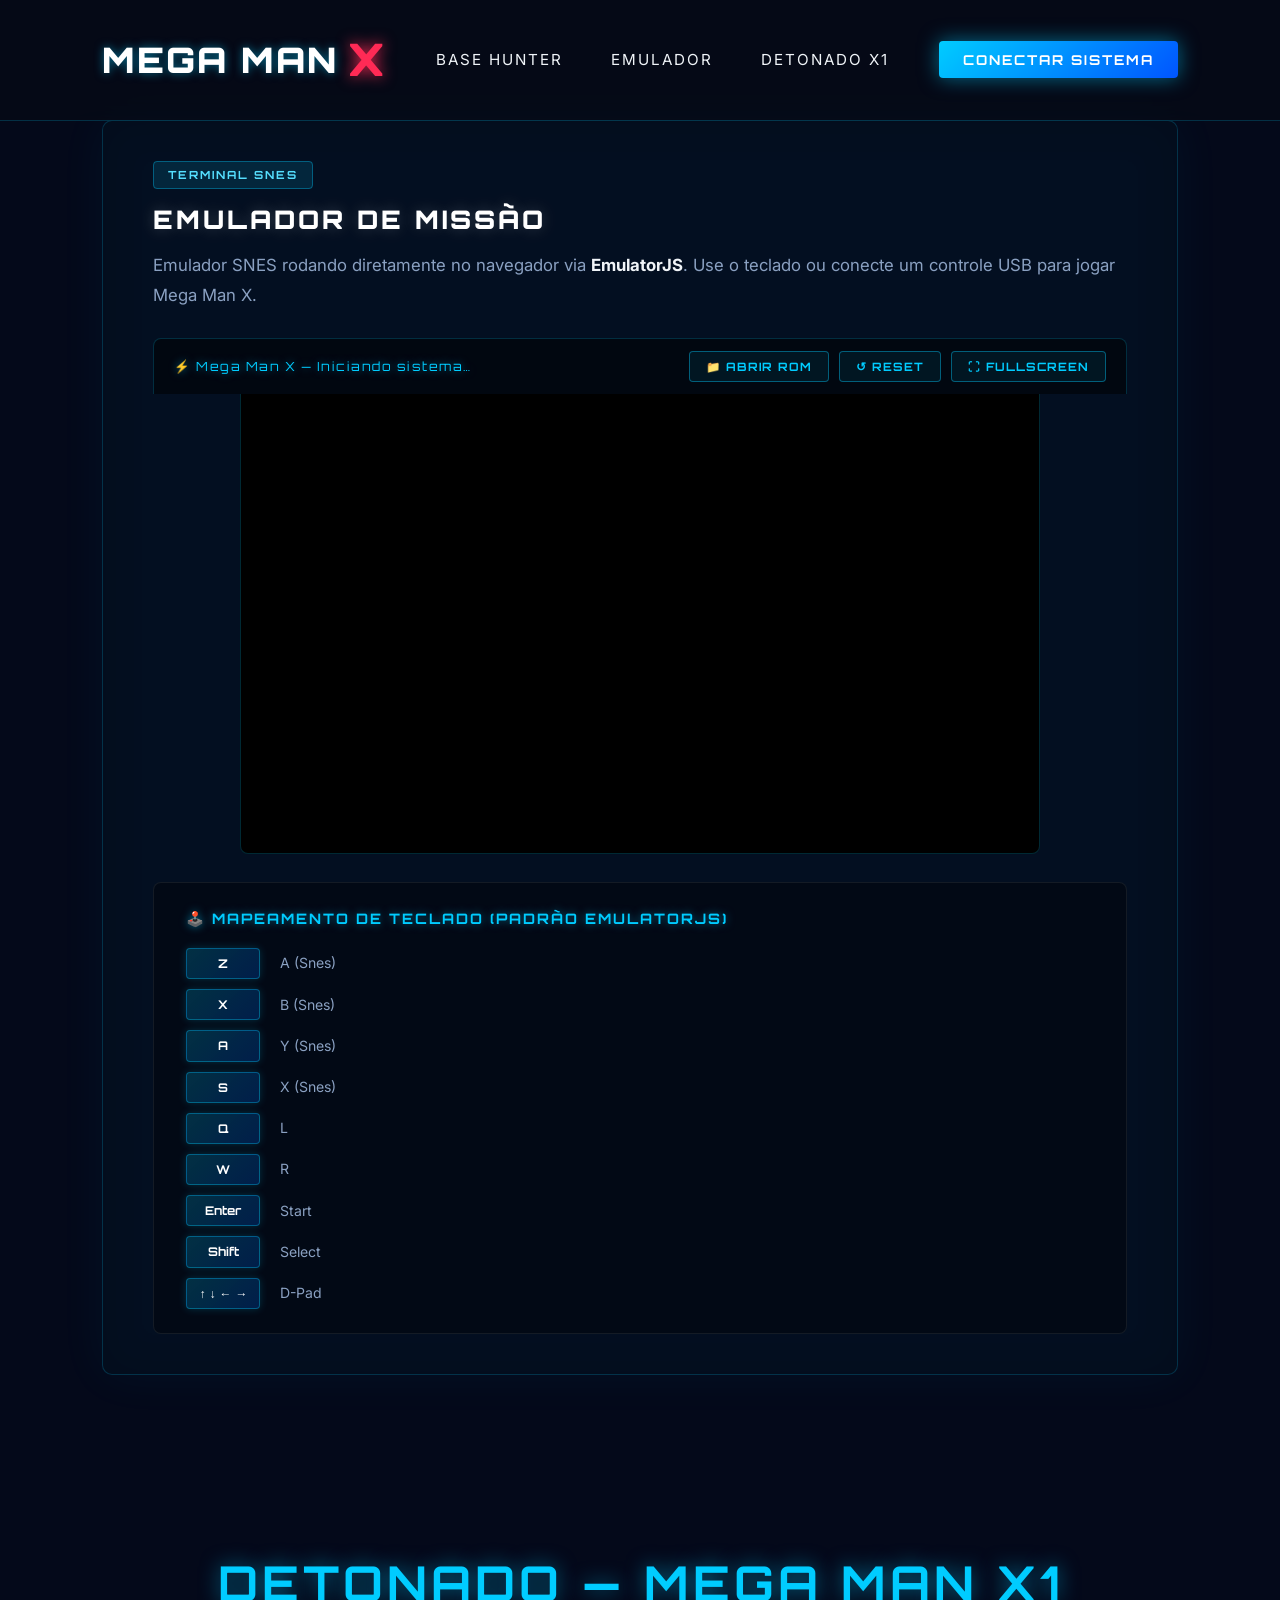
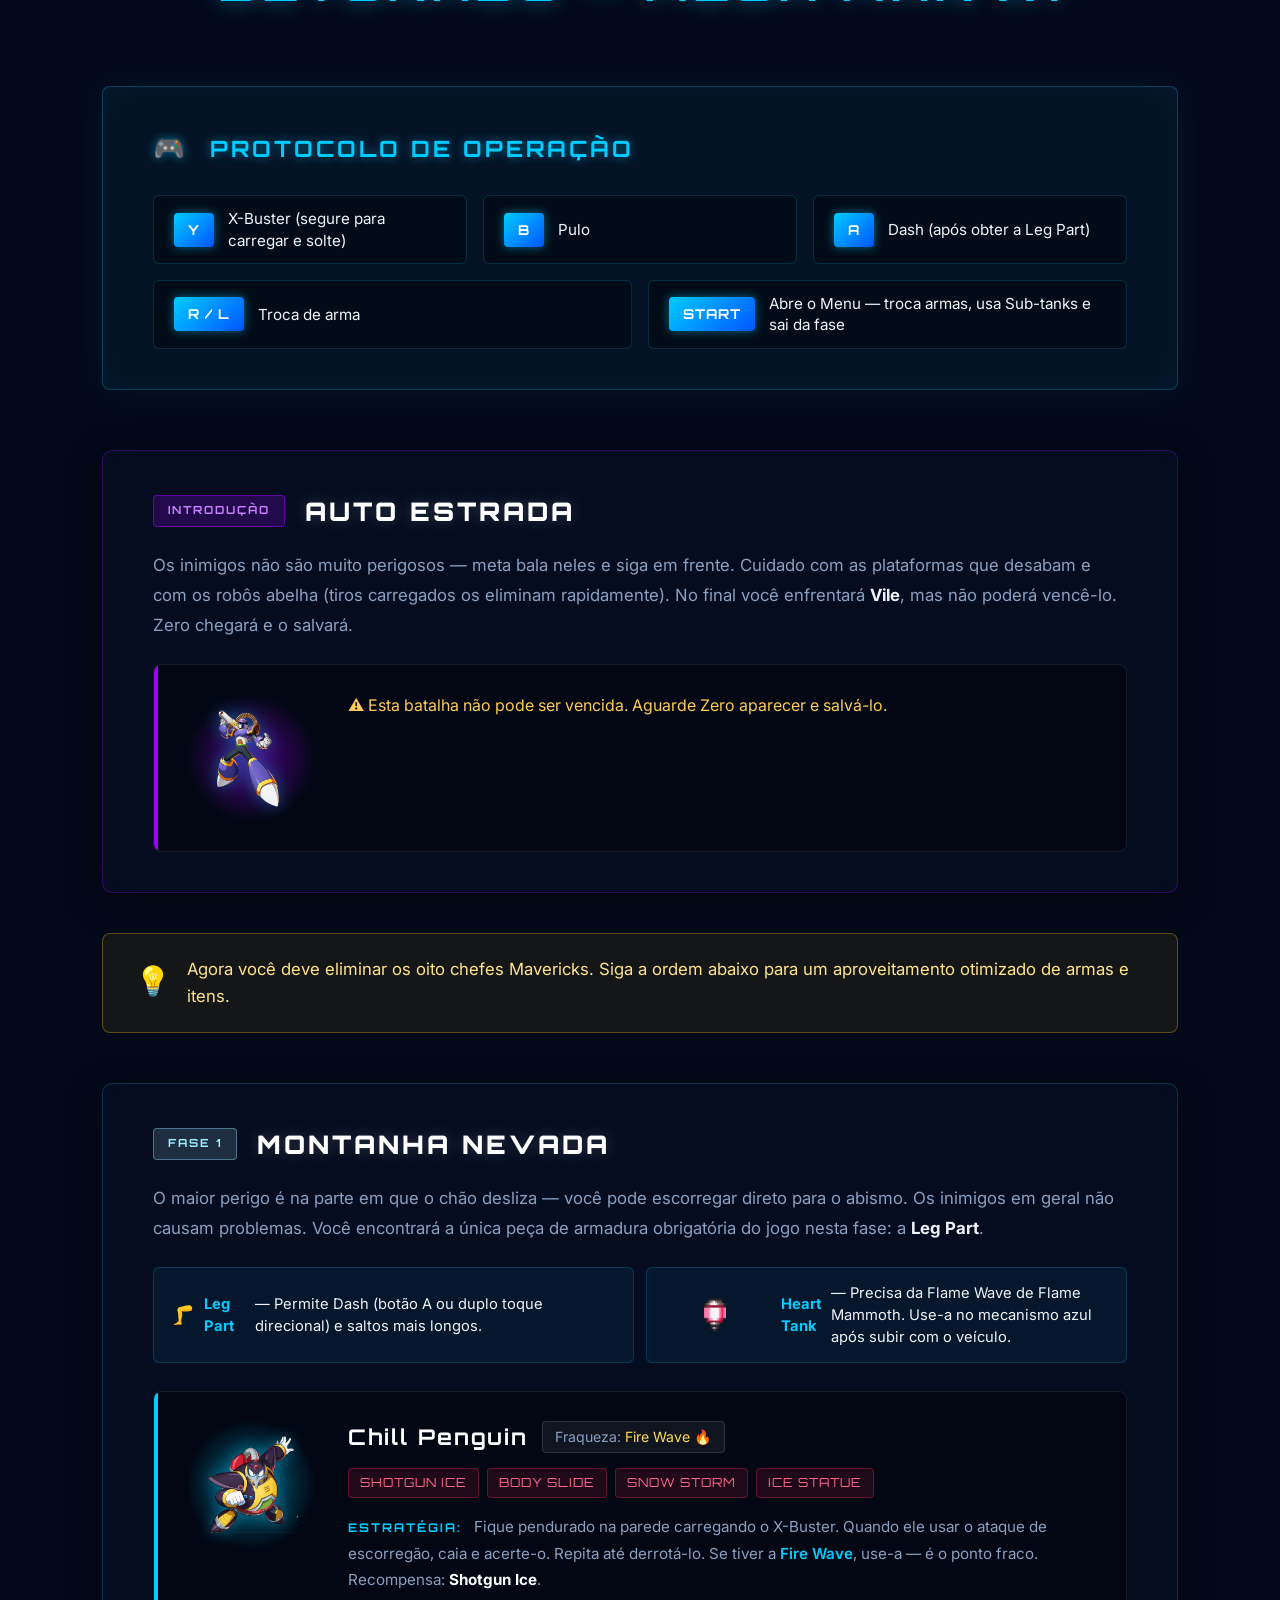
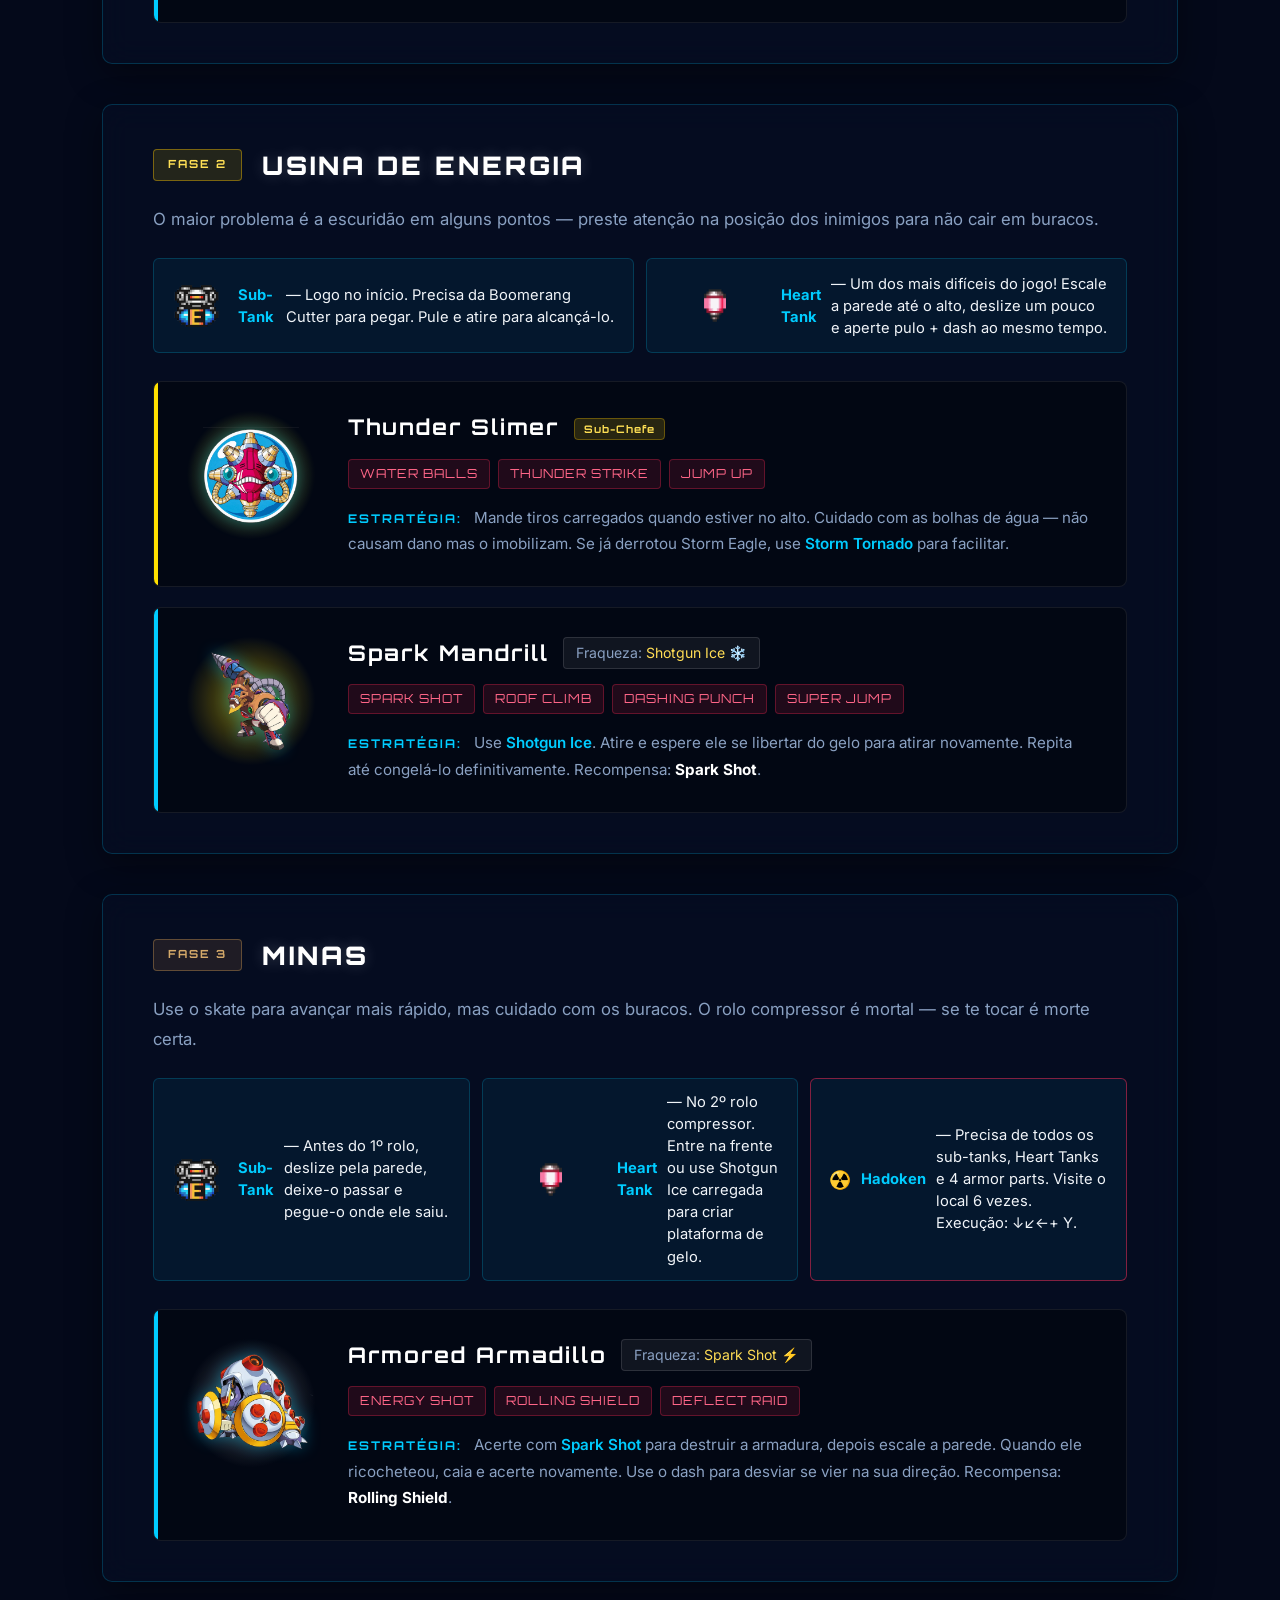
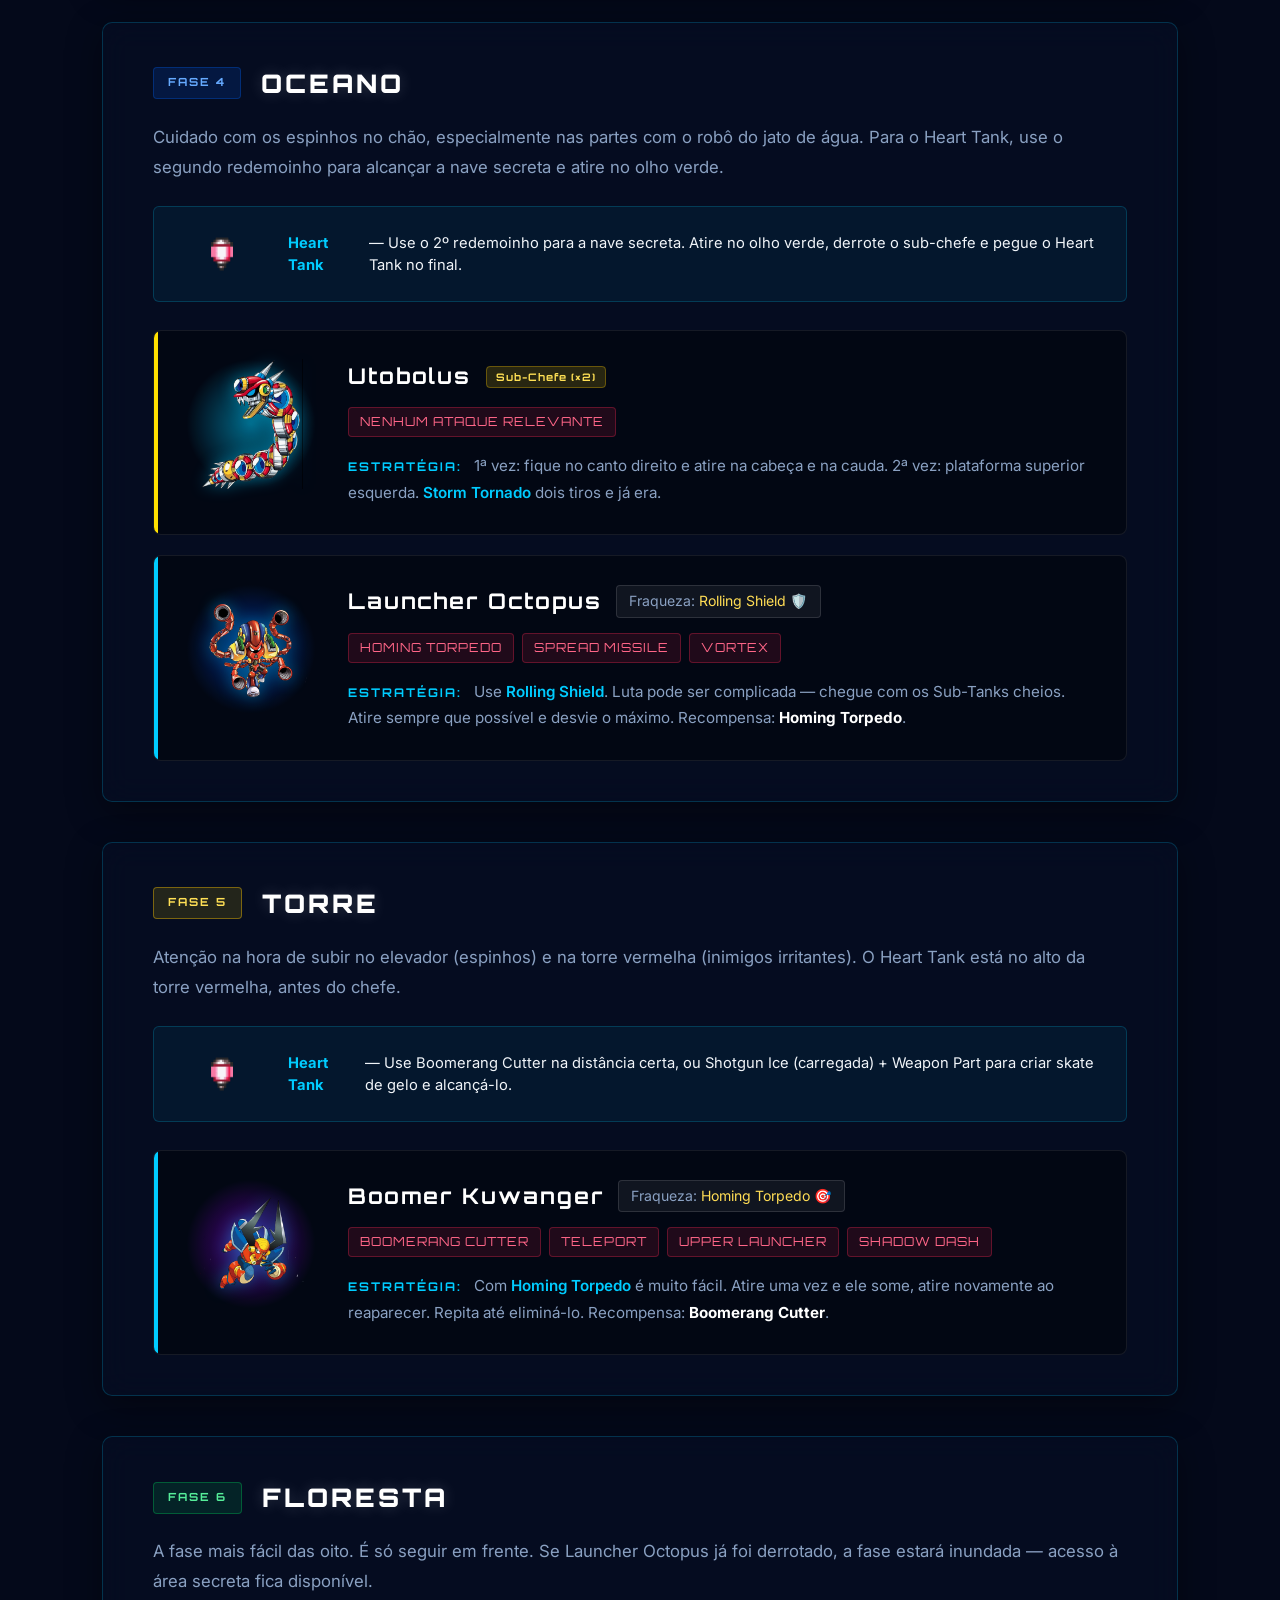
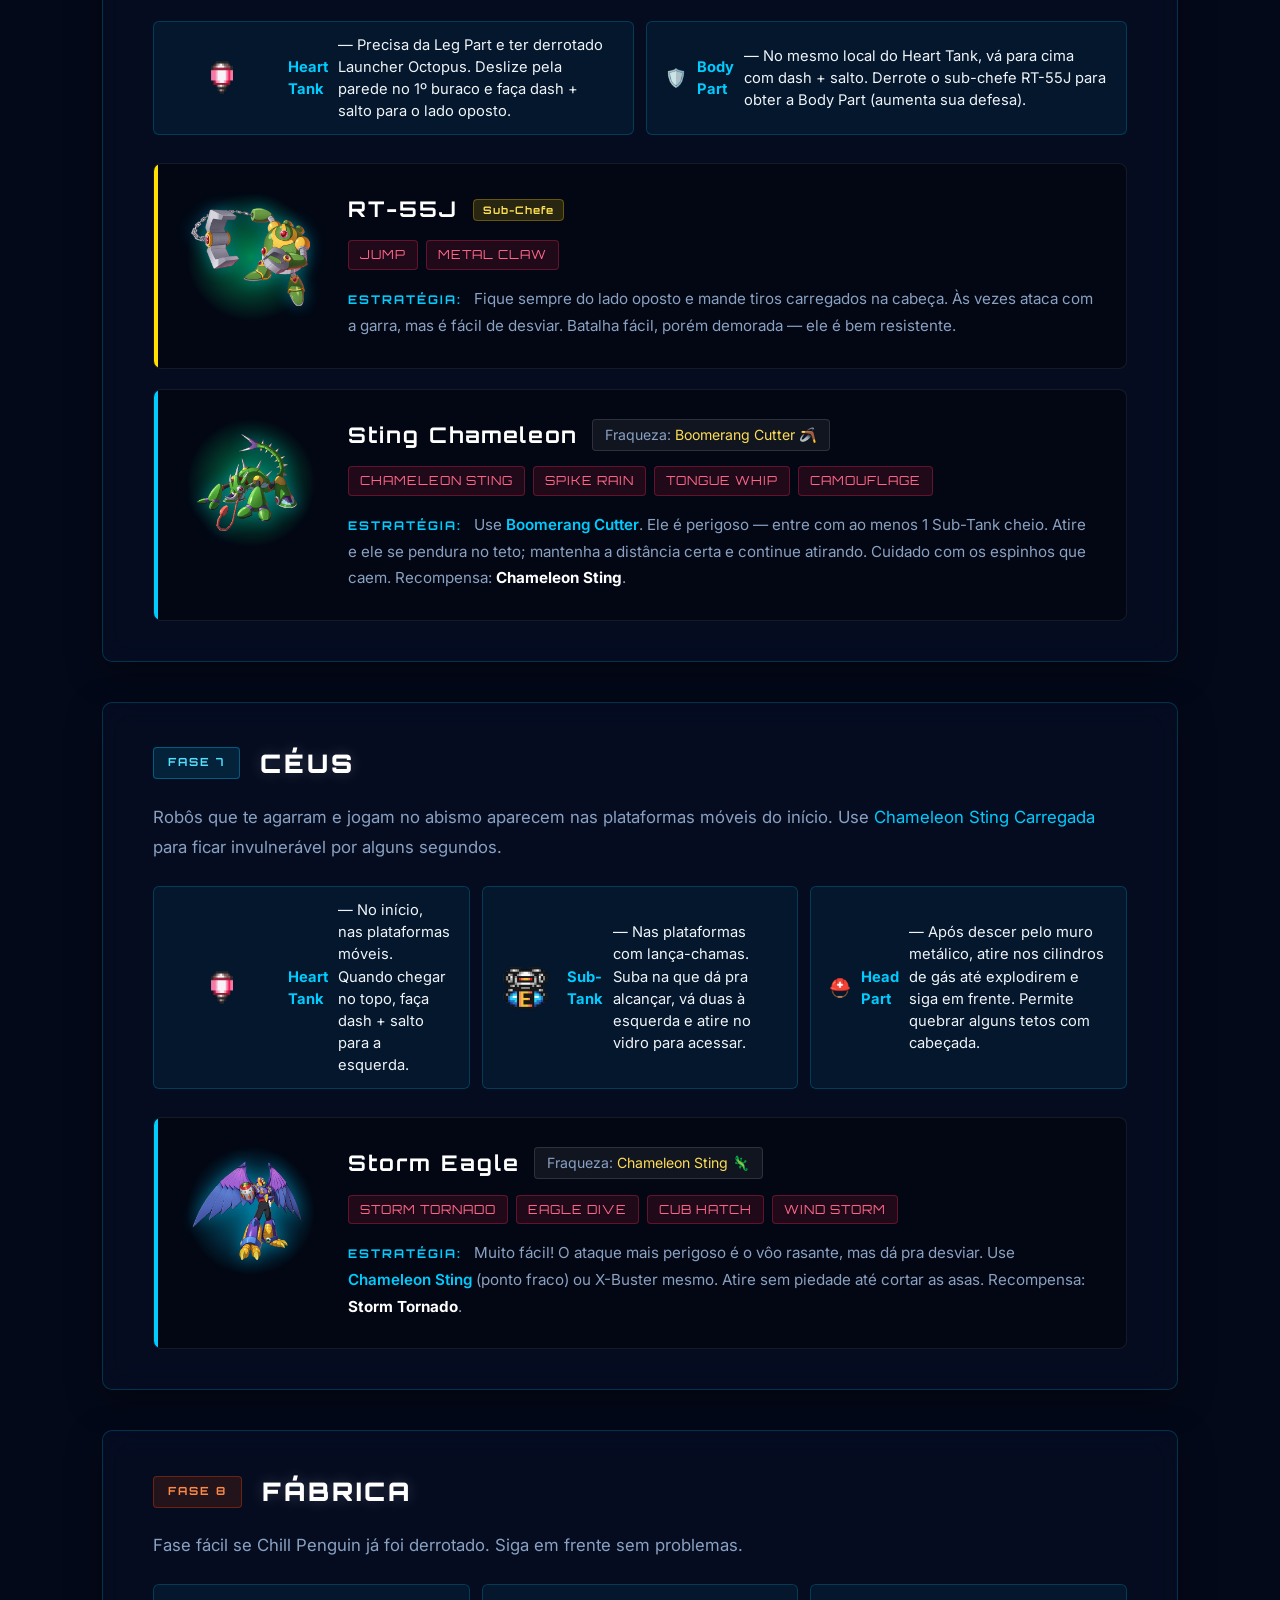
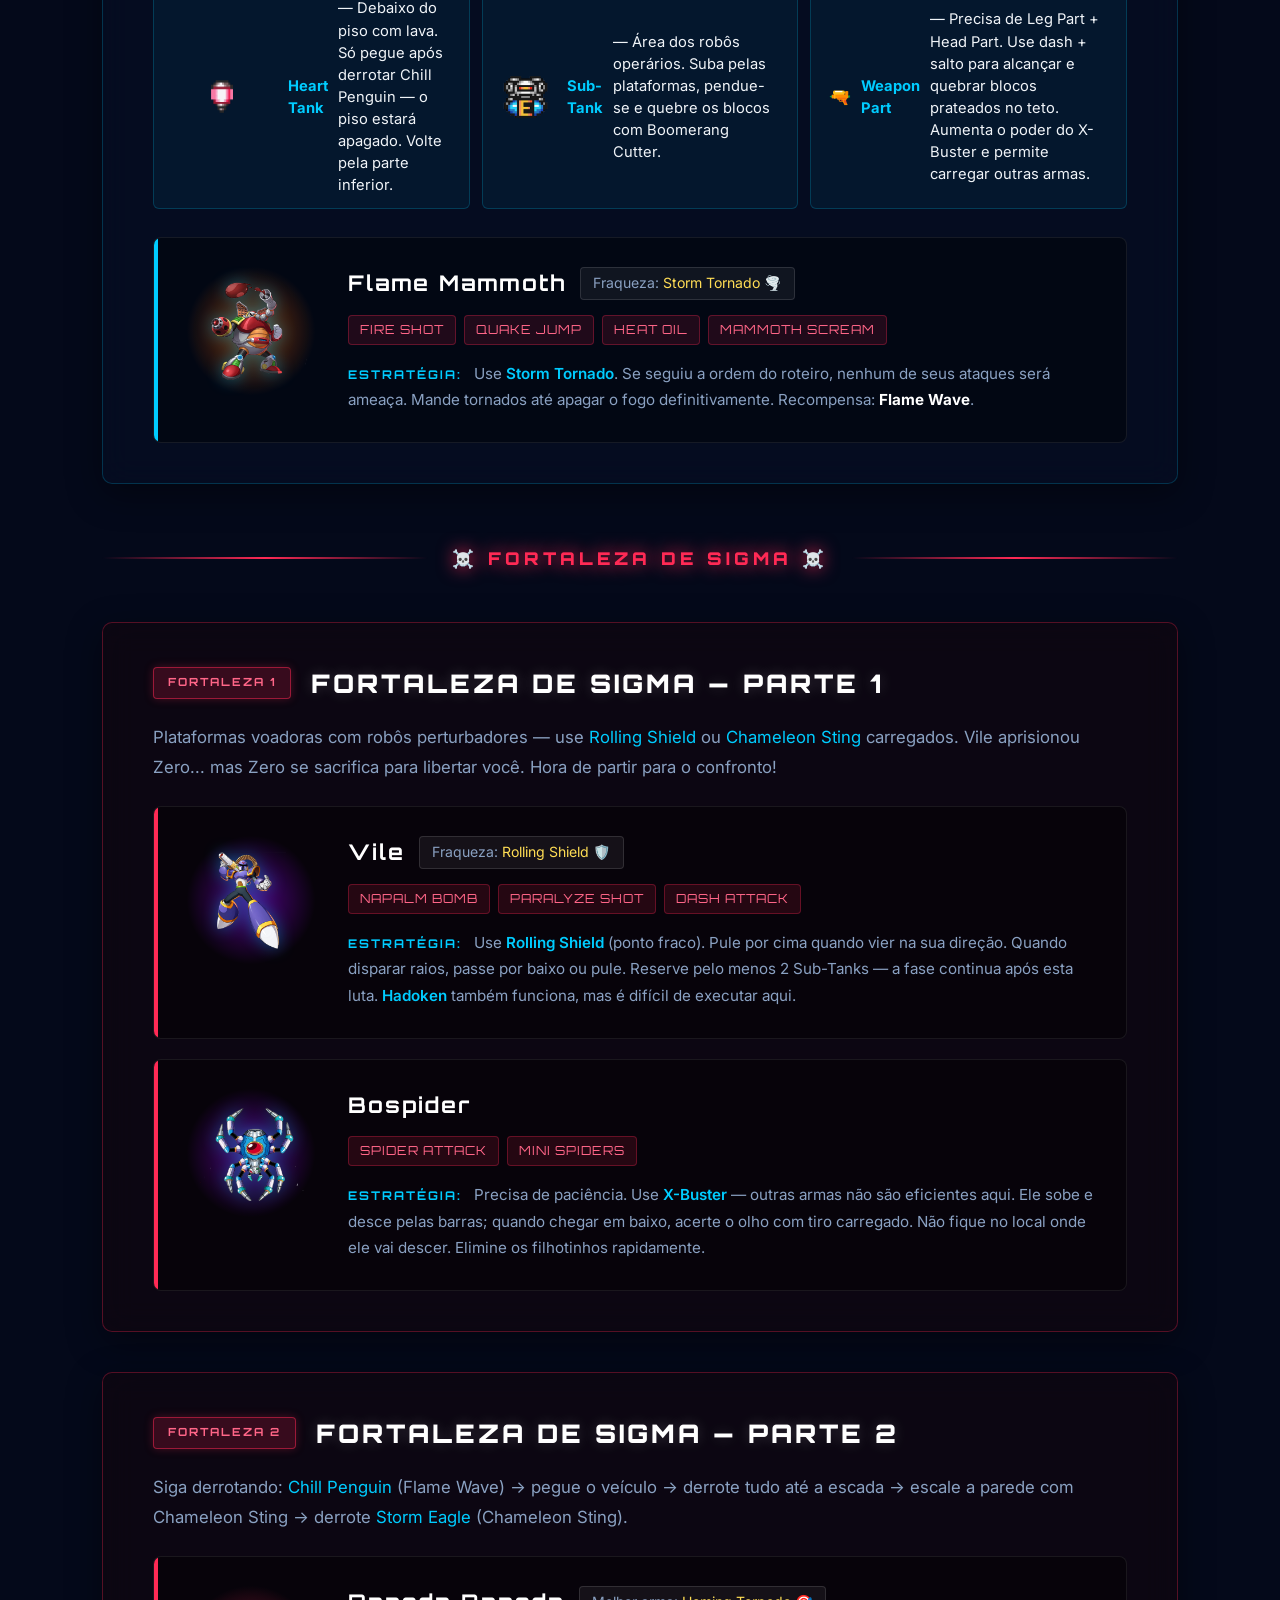
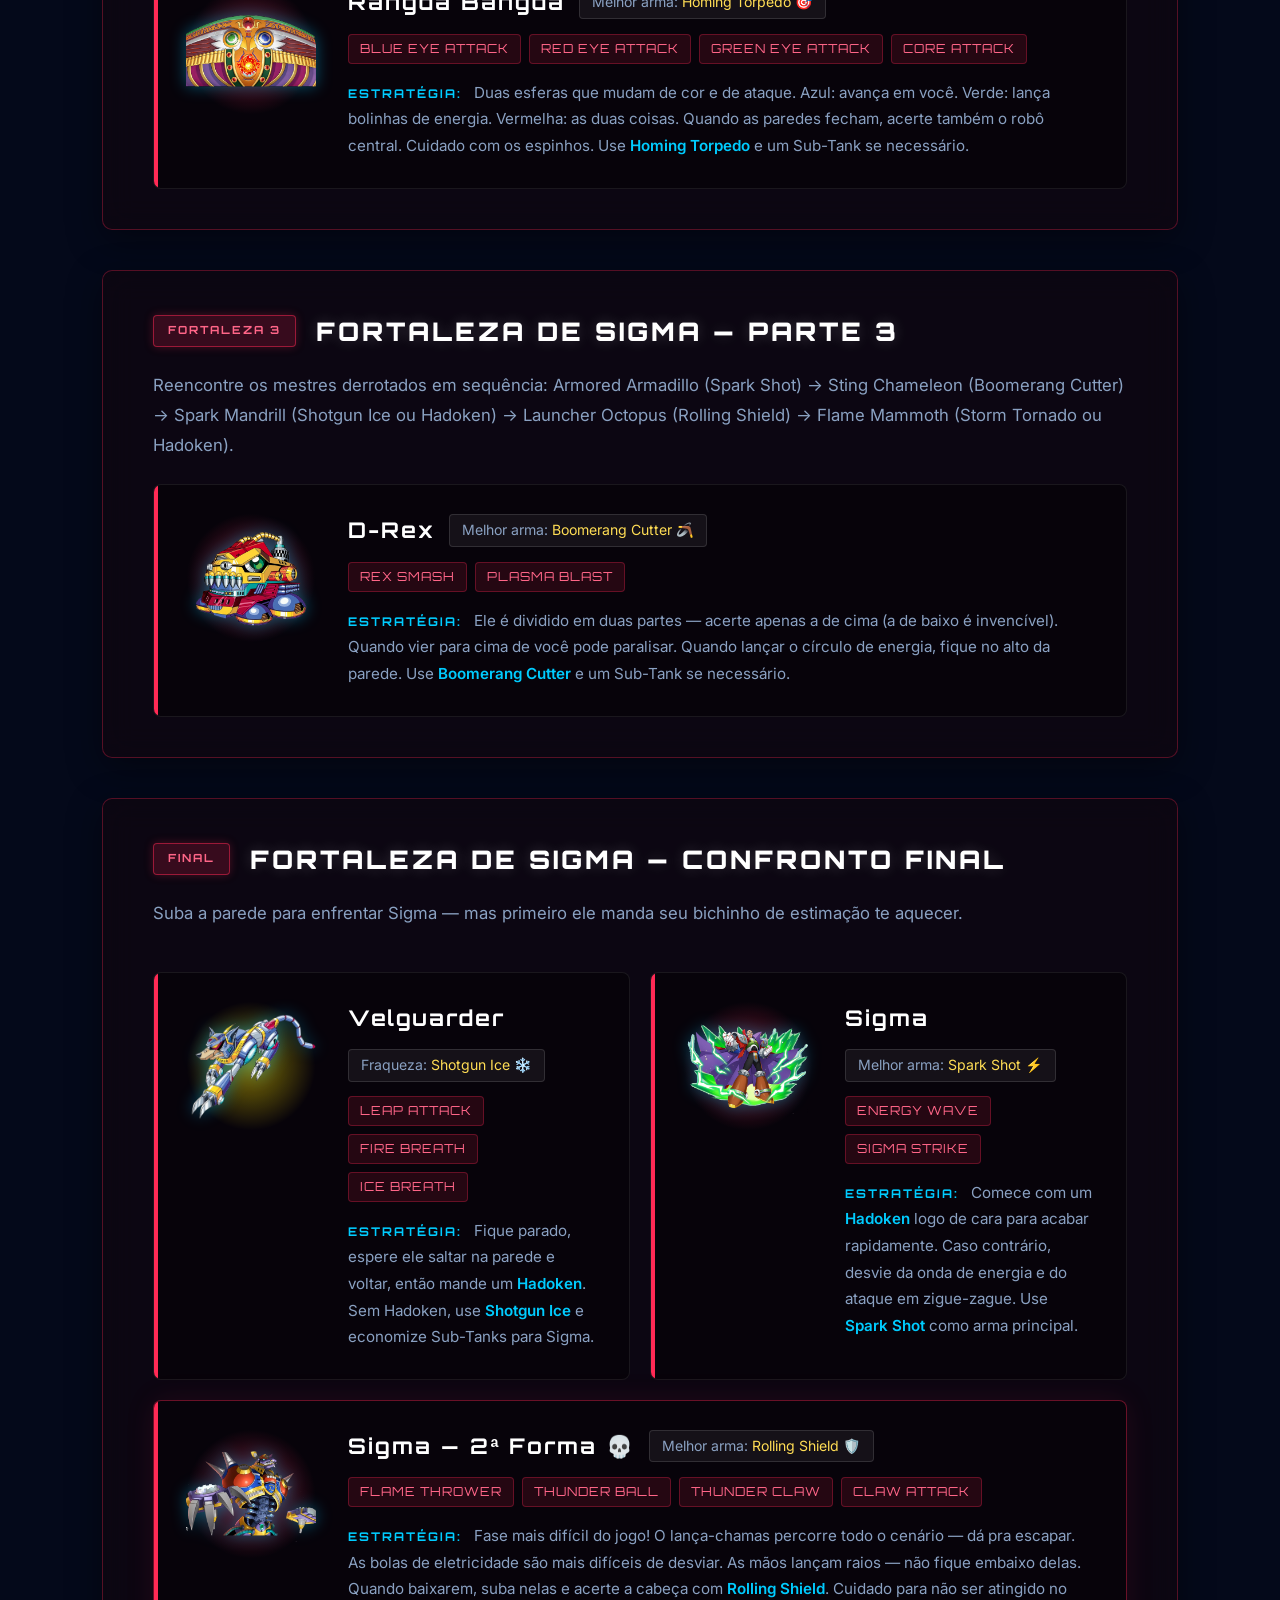
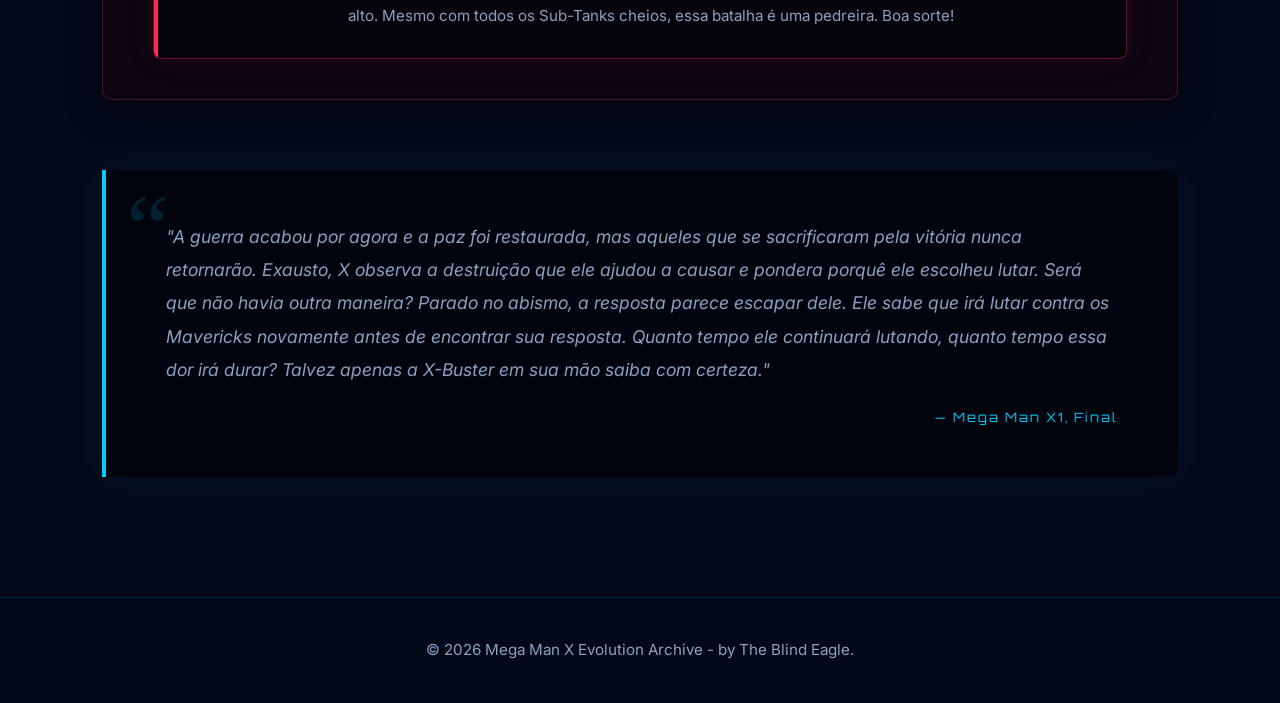
==== commit c4a73e70: "feat: add ROM upload functionality to emulator and update project configuration" ====
--- a/detonado.html
+++ b/detonado.html
@@ -45,11 +45,13 @@
                 <div class="emulator-toolbar">
                     <span class="emu-status" id="emu-status">⚡ Mega Man X — Iniciando sistema…</span>
                     <div class="emu-toolbar-btns">
+                        <button class="emu-btn" id="emu-upload" title="Carregar ROM externa">📁 Abrir ROM</button>
                         <button class="emu-btn" id="emu-reset" title="Reiniciar">↺ Reset</button>
                         <button class="emu-btn" id="emu-fullscreen" title="Tela cheia">⛶ Fullscreen</button>
                     </div>
                 </div>
                 <div id="game-container" style="width:100%; max-width:800px; margin:0 auto;"></div>
+                <input type="file" id="rom-upload" accept=".zip,.sfc,.smc" style="display:none;">
             </div>
 
             <!-- Keyboard map -->
@@ -85,6 +87,41 @@
         <script src="https://cdn.emulatorjs.org/stable/data/loader.js" async></script>
         <script>
         (function(){
+            const statusEl = document.getElementById('emu-status');
+            const romUpload = document.getElementById('rom-upload');
+            const emuUploadBtn = document.getElementById('emu-upload');
+
+            emuUploadBtn.addEventListener('click', () => romUpload.click());
+
+            romUpload.addEventListener('change', function(e) {
+                const file = e.target.files[0];
+                if (file) {
+                    const romUrl = URL.createObjectURL(file);
+                    statusEl.textContent = `⚡ Carregando: ${file.name}…`;
+                    
+                    // Atualiza a URL e reinicia
+                    window.EJS_gameUrl = romUrl;
+                    
+                    // Para reiniciar o EmulatorJS, o método mais limpo é limpar o container 
+                    // e forçar a reinicialização do loader se possível, ou recarregar as configurações.
+                    const container = document.getElementById('game-container');
+                    container.innerHTML = '';
+                    
+                    // Recriar o script do loader para forçar nova execução
+                    const oldLoader = document.querySelector('script[src*="emulatorjs"]');
+                    if (oldLoader) oldLoader.remove();
+                    
+                    const newLoader = document.createElement('script');
+                    newLoader.src = "https://cdn.emulatorjs.org/stable/data/loader.js";
+                    newLoader.async = true;
+                    document.body.appendChild(newLoader);
+
+                    window.EJS_onGameStart = function() {
+                        statusEl.textContent = `✅ ${file.name.replace(/\.[^/.]+$/, "")} — Rodando!`;
+                    };
+                }
+            });
+
             document.getElementById('emu-reset').addEventListener('click', function() {
                 if (window.EJS_emulator) window.EJS_emulator.restart();
             });
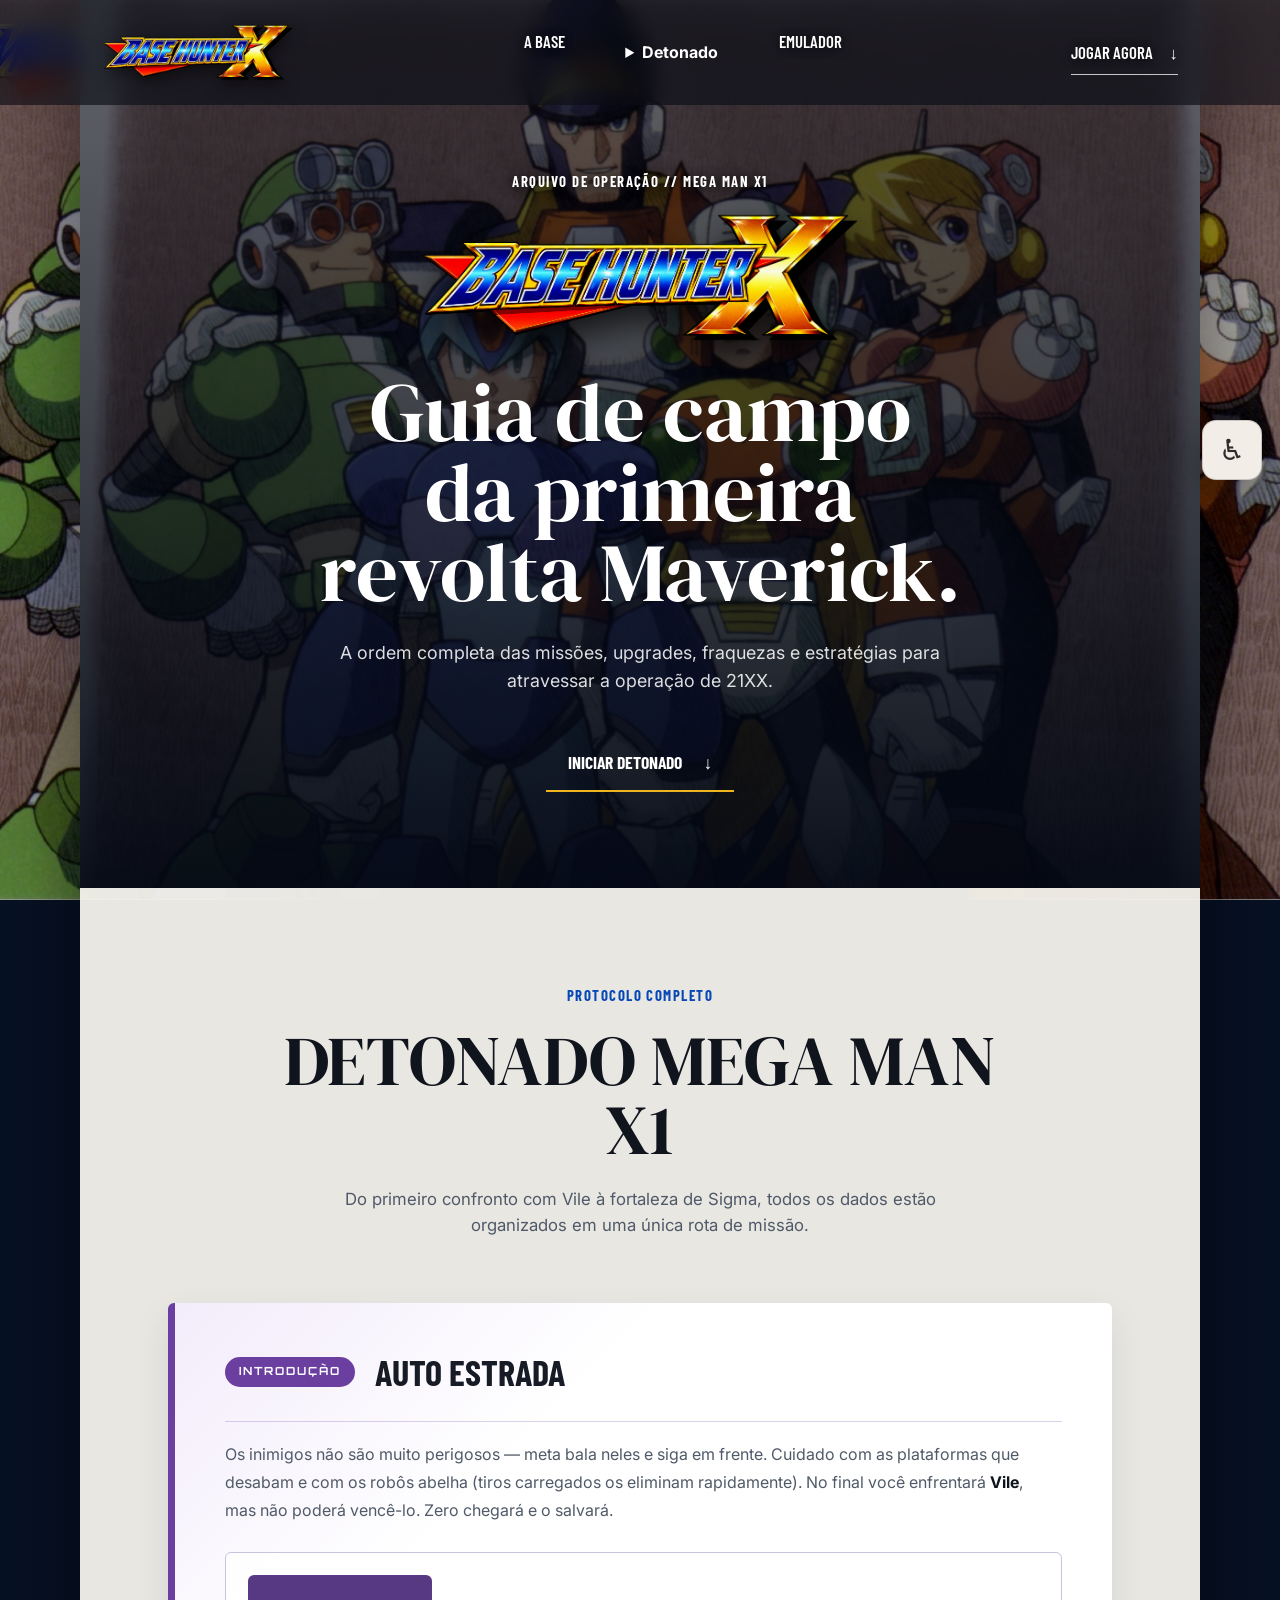
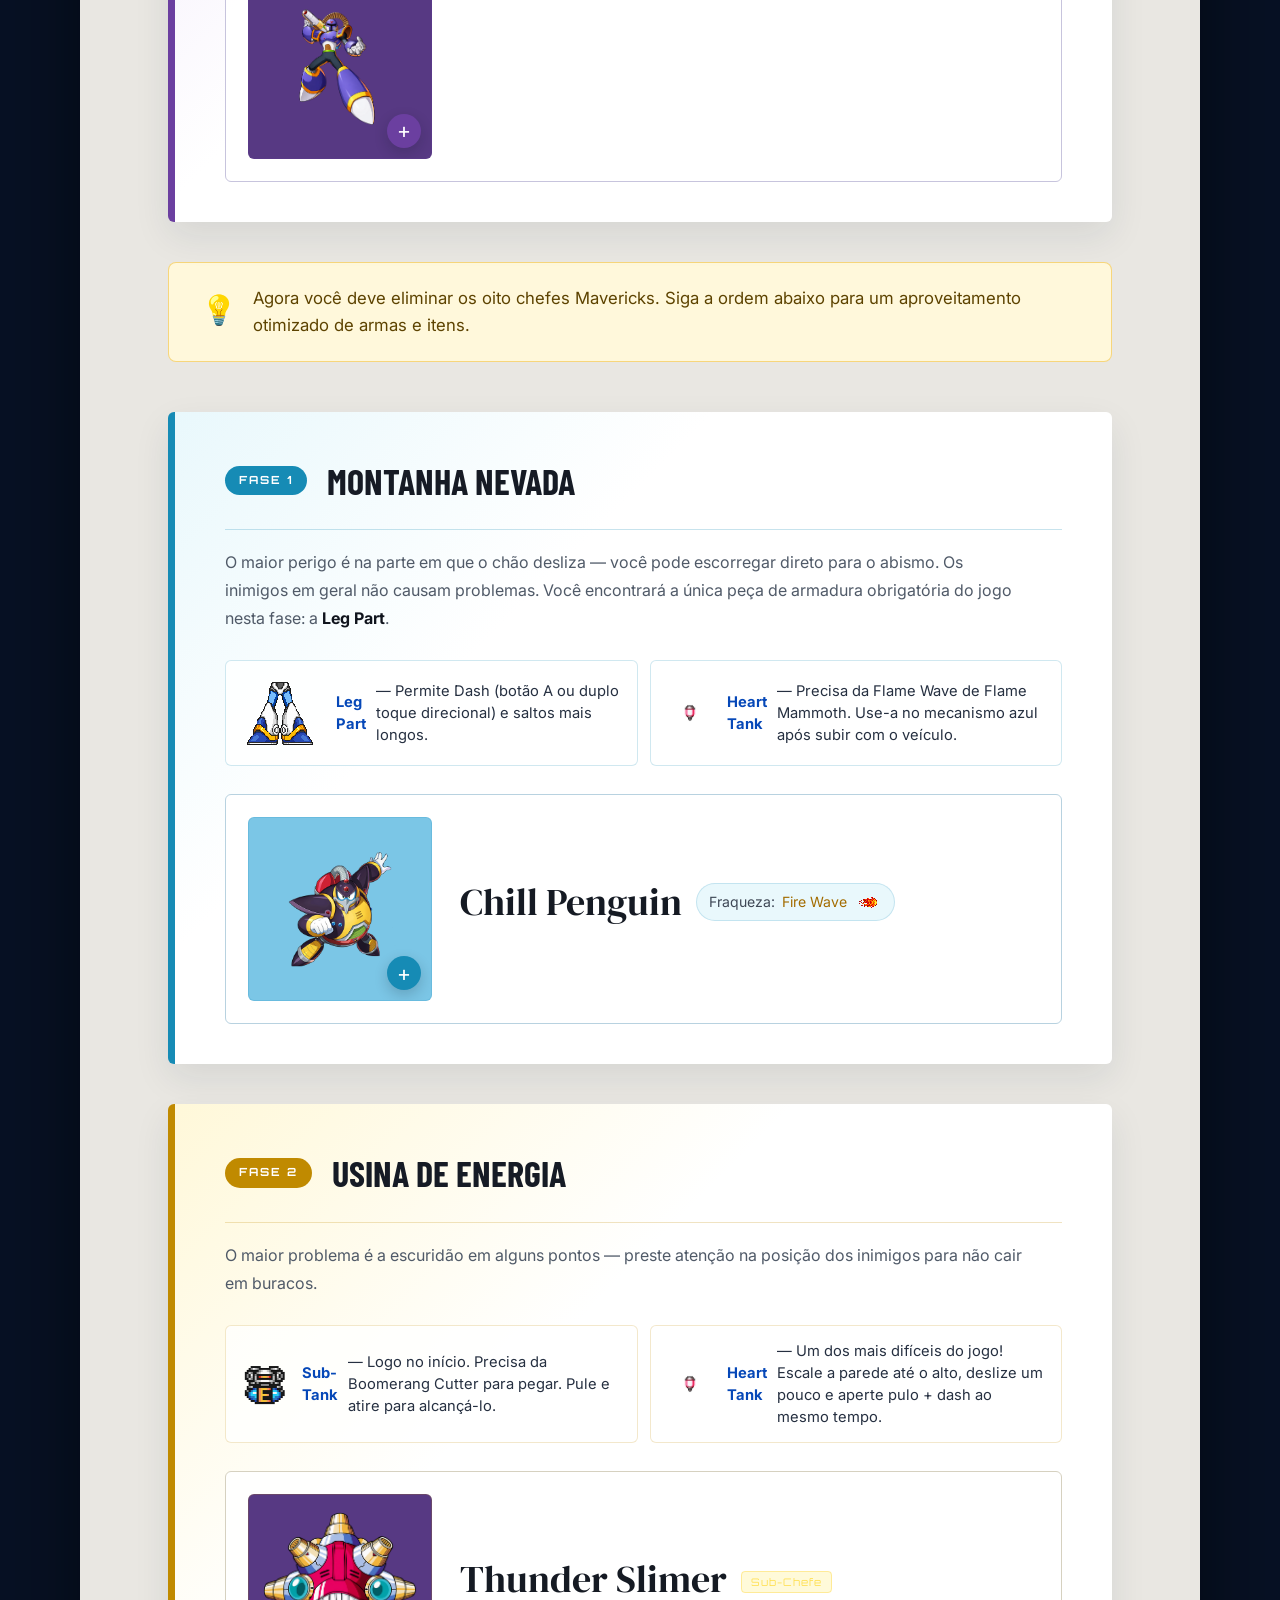
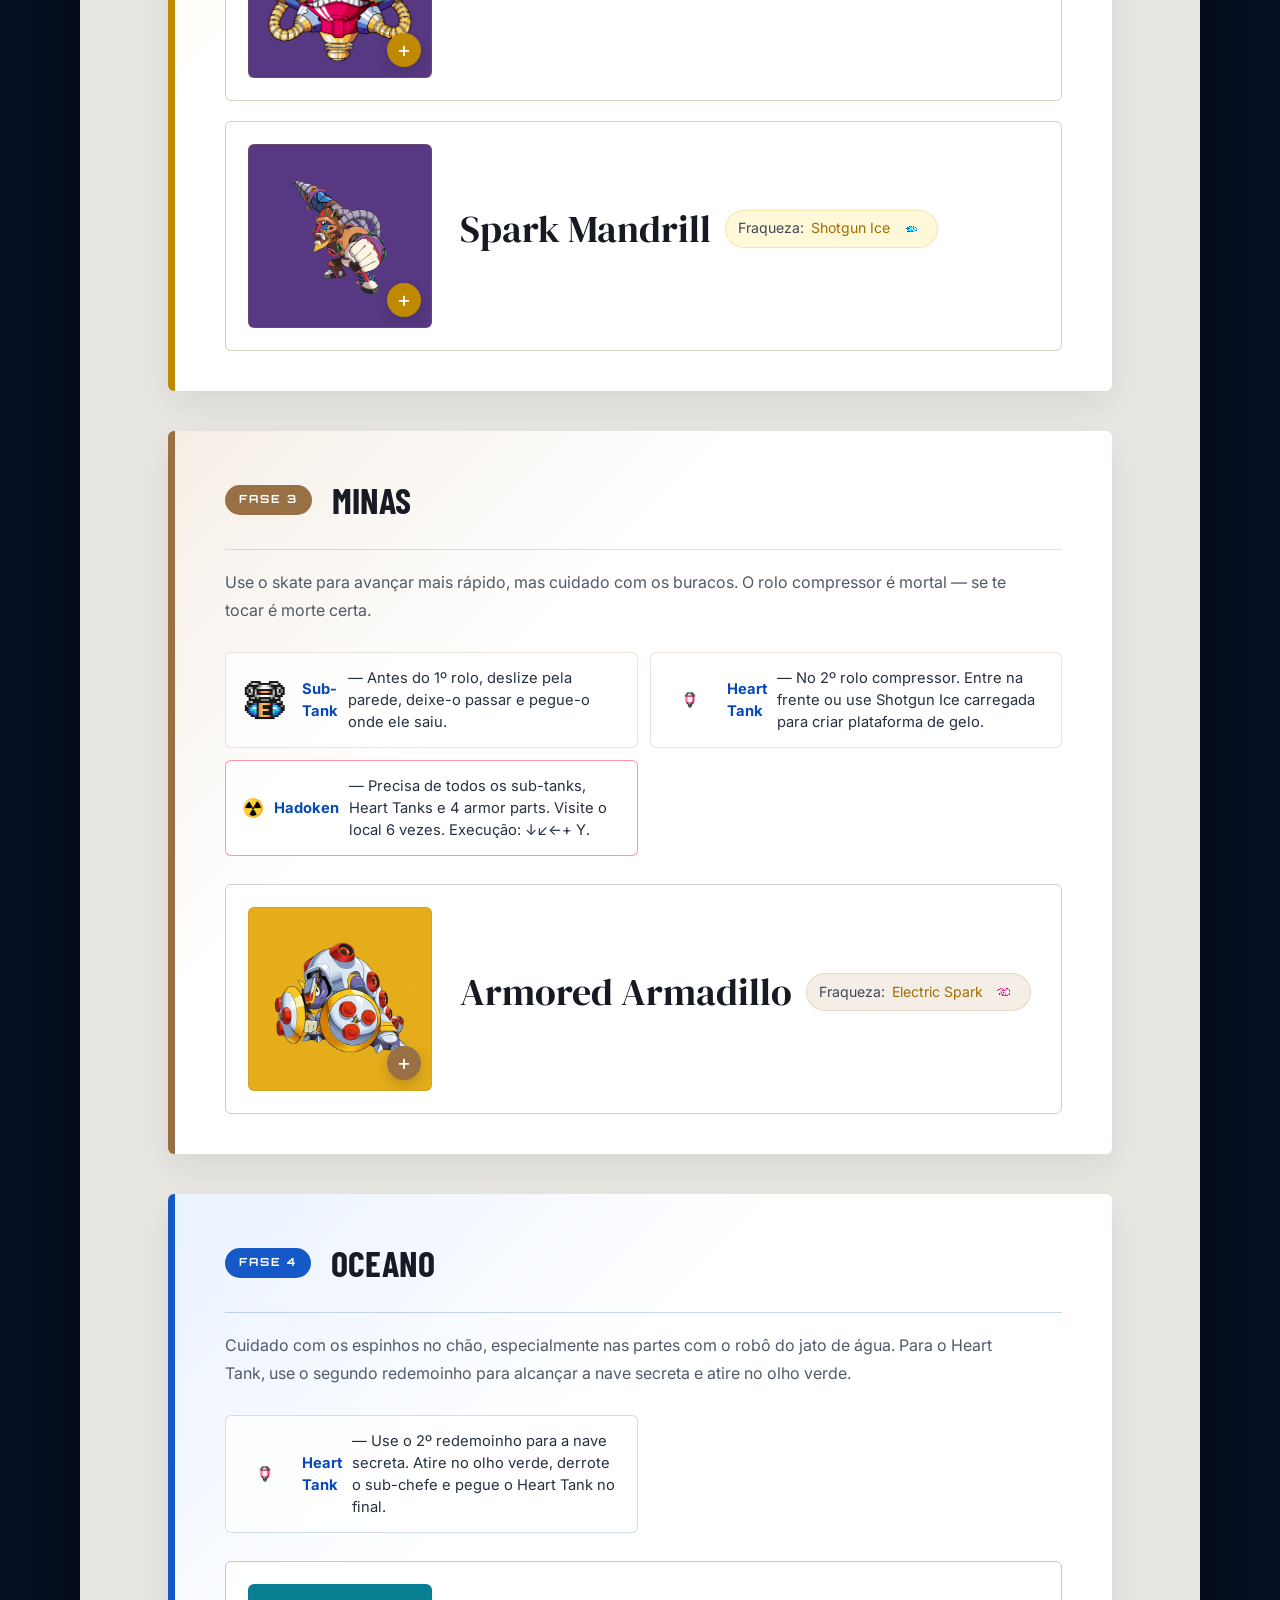
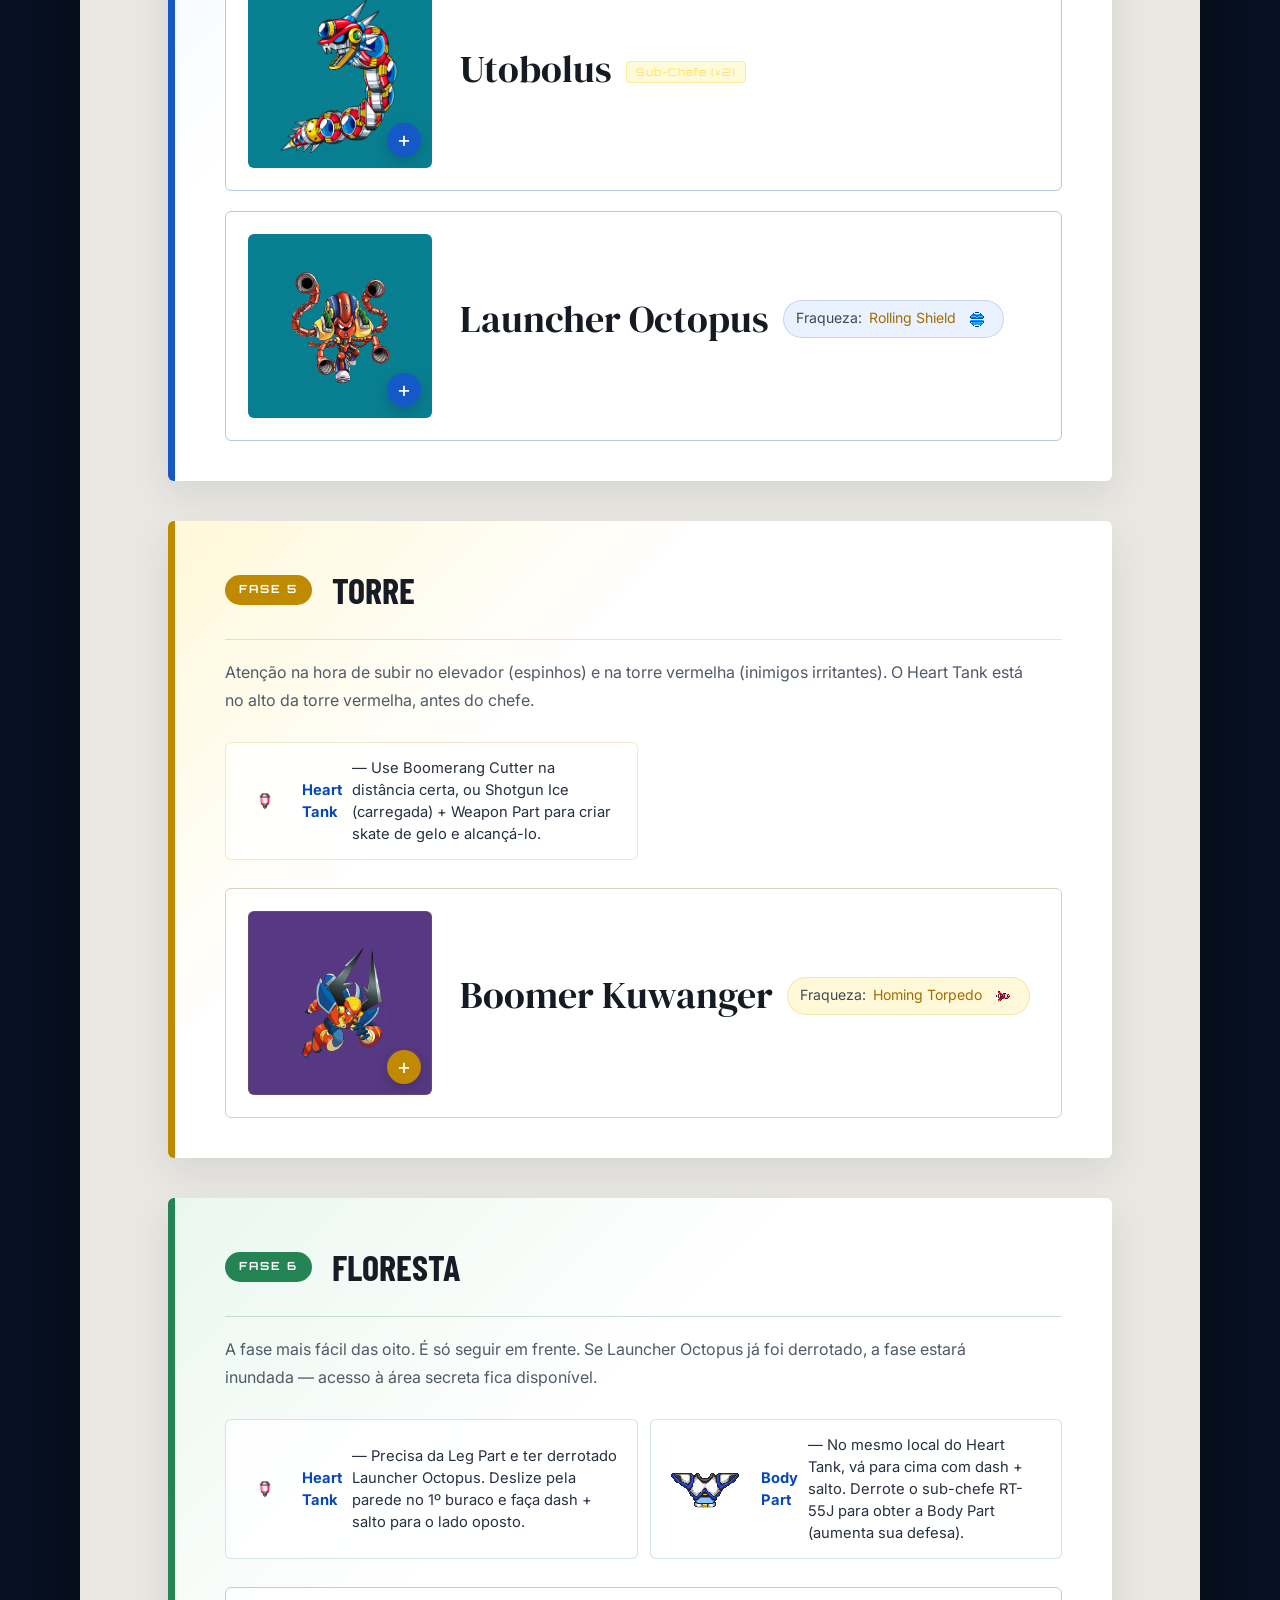
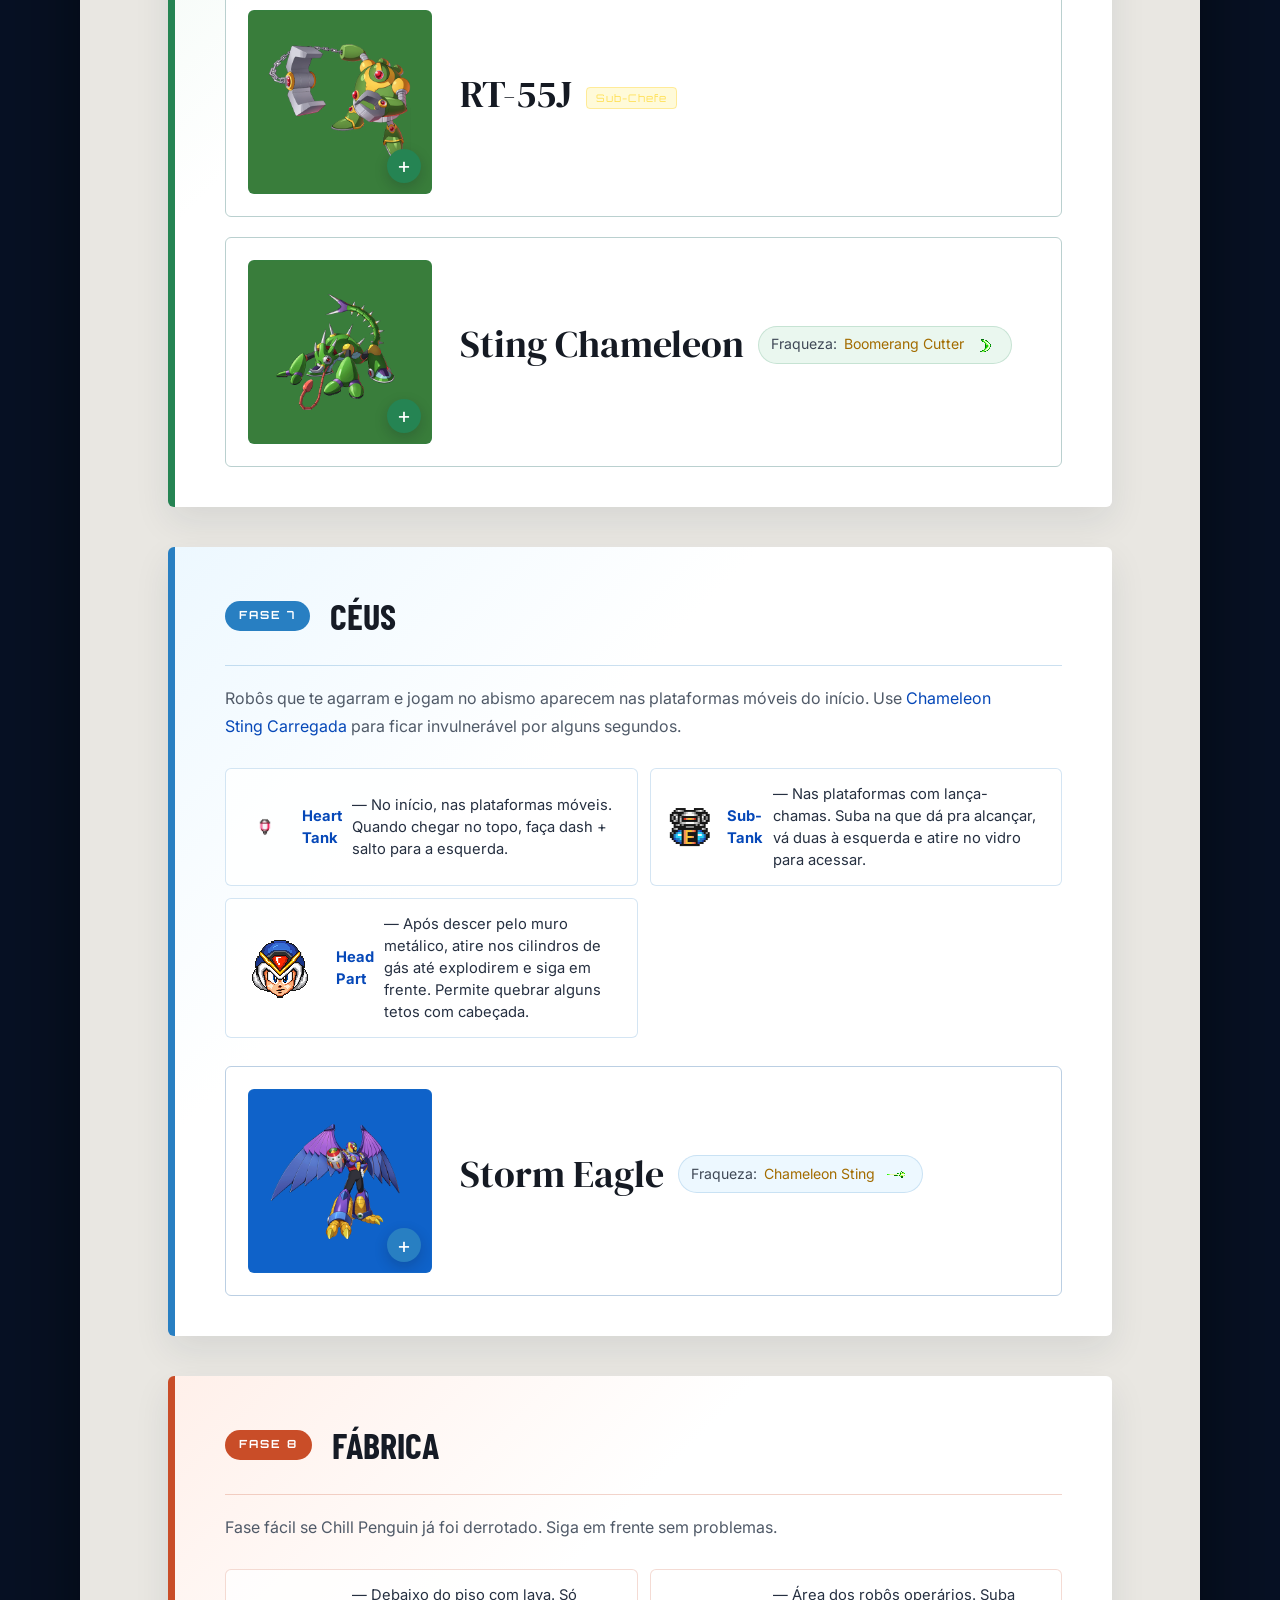
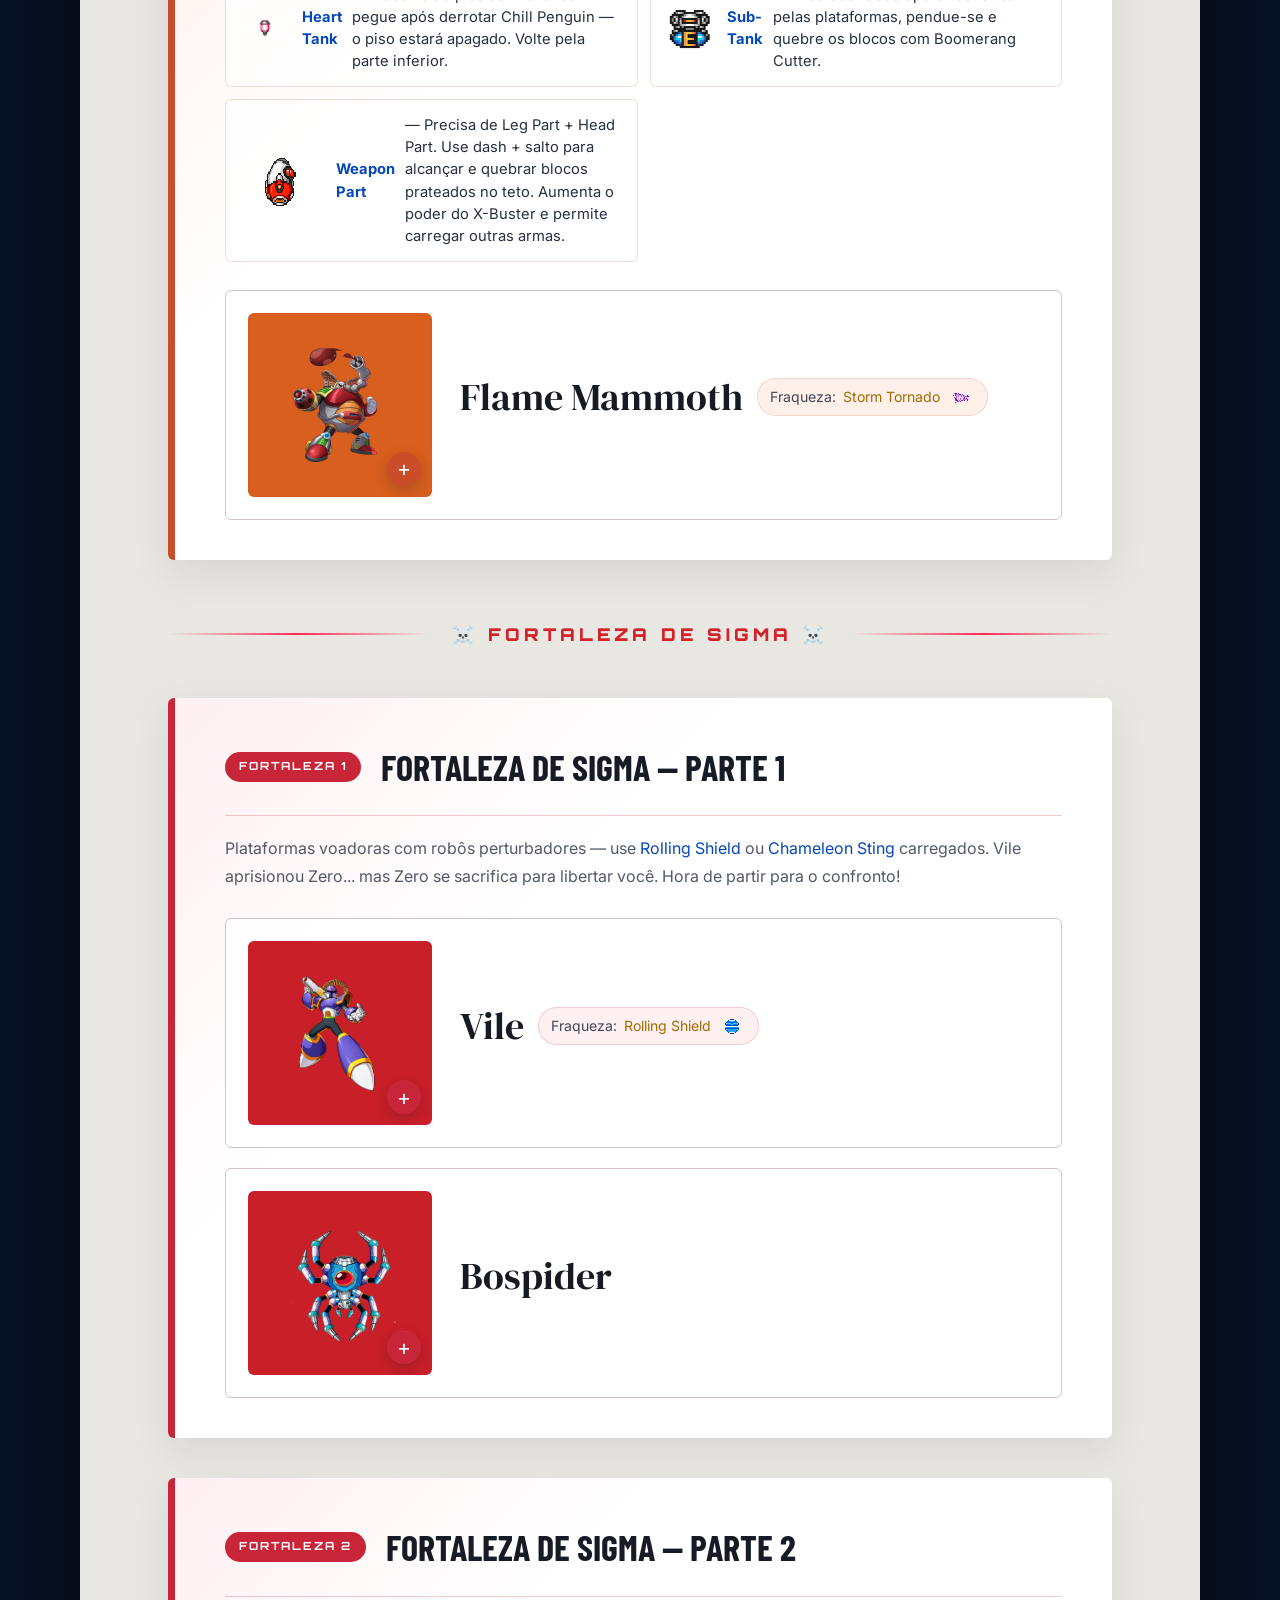
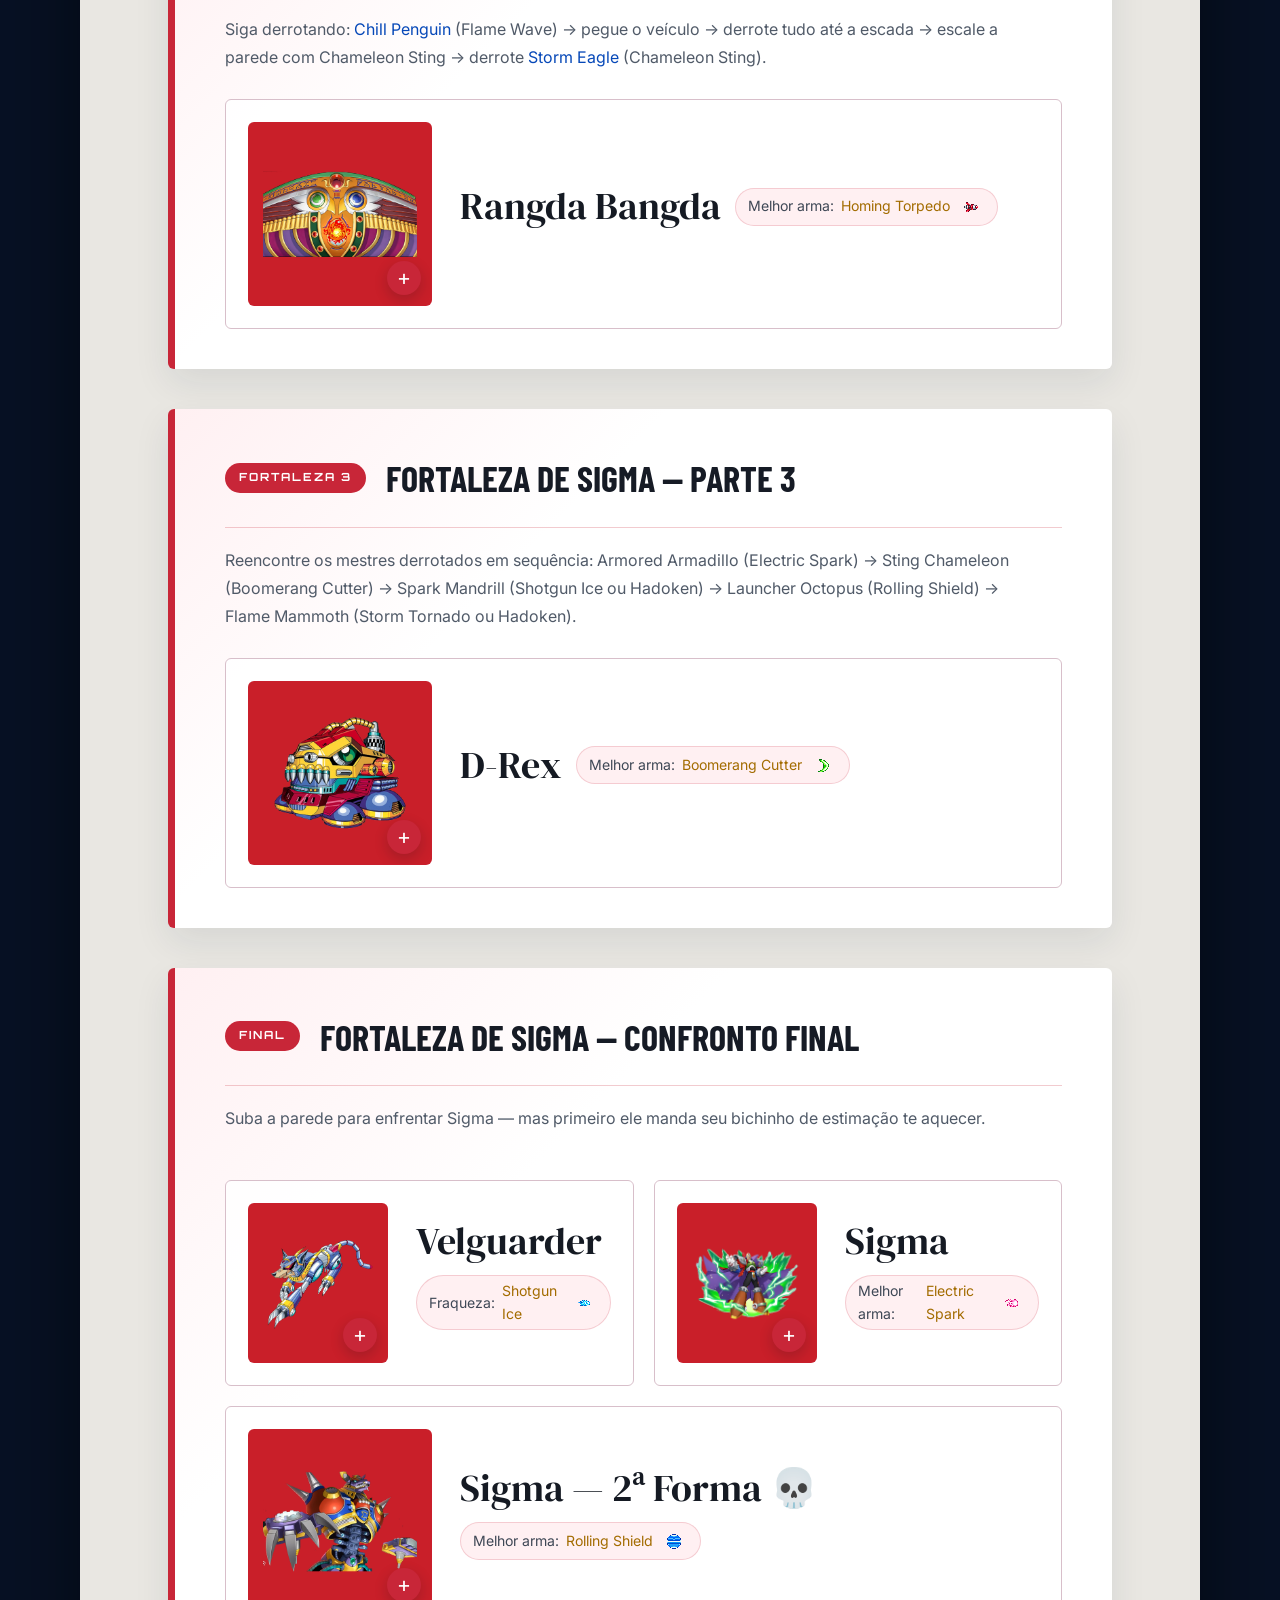
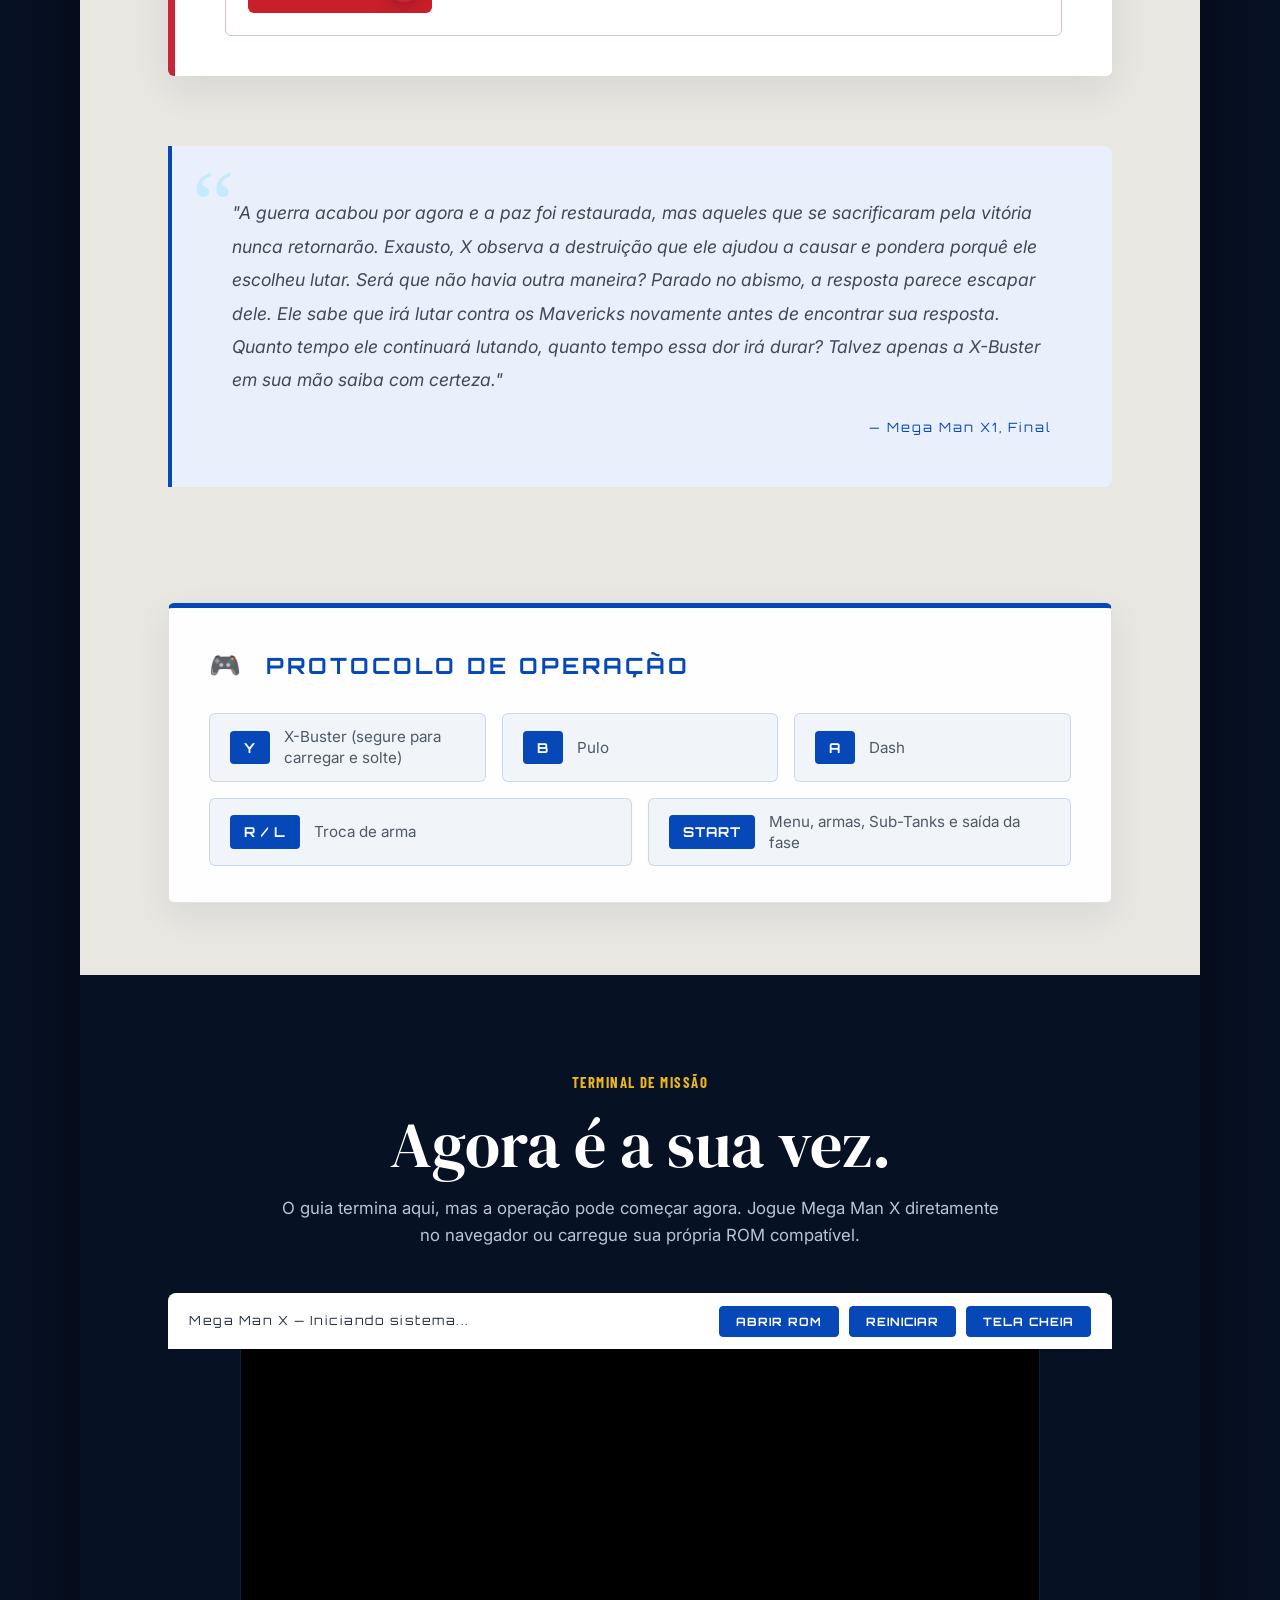
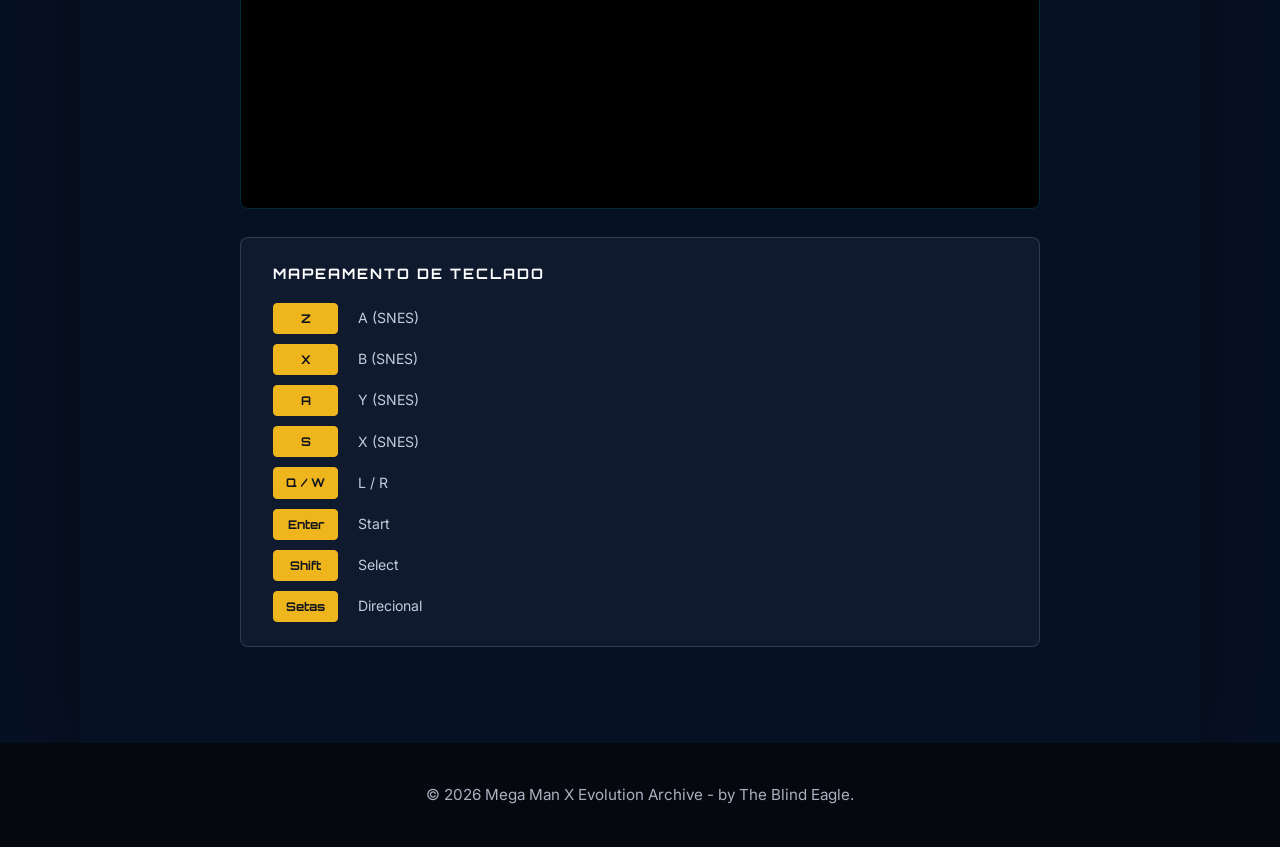
==== commit 7904838c: "feat: launch Base Hunter X landing page 2.0" ====
--- a/detonado.html
+++ b/detonado.html
@@ -7,150 +7,47 @@
     <title>Mega Man X - Detonado X1</title>
     <meta name="description" content="Detonado separado de Mega Man X1 com protocolo de operação e área reservada para emulação.">
 
-    <!-- Google Fonts for digital aesthetics -->
-    <link
-        href="https://fonts.googleapis.com/css2?family=Orbitron:wght@400;700;900&family=Inter:wght@300;400;600&display=swap"
-        rel="stylesheet">
-
-    <link rel="stylesheet" href="assets/css/styles.css">
+    <link rel="preconnect" href="https://fonts.googleapis.com">
+    <link rel="preconnect" href="https://fonts.gstatic.com" crossorigin>
+    <link href="https://fonts.googleapis.com/css2?family=Barlow+Condensed:wght@500;600;700&family=DM+Serif+Display&family=Inter:wght@300;400;500;600&family=Orbitron:wght@400;700;900&display=swap" rel="stylesheet">
+
+    <link rel="stylesheet" href="assets/css/styles.css?v=x3-1">
 </head>
 
 <body class="detonado-page">
+    <a class="skip-link" href="#main-content">Pular para o conteúdo principal</a>
     <div id="particles-container"></div>
 
-    <!-- Navbar -->
-    <nav class="navbar">
-        <a href="index.html" class="logo">
-            MEGA MAN <span class="x-red">X</span>
+    <nav class="navbar detonado-nav" aria-label="Navegação principal">
+        <a href="index.html" class="logo" aria-label="Base Hunter X - início">
+            <span class="logo-mark" aria-hidden="true">
+                <img src="assets/img/base-hunter-x-logo.png" alt="">
+            </span>
         </a>
         <ul class="nav-links">
-            <li><a href="index.html">Base Hunter</a></li>
+            <li><a href="index.html">A Base</a></li>
+            <li><details class="detonado-menu"><summary>Detonado</summary><nav aria-label="Escolher detonado"><a href="detonado.html" aria-current="page">Mega Man X1</a><a href="detonado-x2.html">Mega Man X2</a><a href="detonado-x3.html">Mega Man X3</a><a href="detonado-x4.html">Mega Man X4</a><a href="detonado-x5.html">Mega Man X5</a><a href="detonado-x6.html">Mega Man X6</a></nav></details></li>
             <li><a href="#emulator">Emulador</a></li>
-            <li><a href="#detonado">Detonado X1</a></li>
         </ul>
-        <button class="digi-btn btn-small">Conectar Sistema</button>
+        <a class="detonado-nav-action" href="#emulator">Jogar agora <span aria-hidden="true">↓</span></a>
     </nav>
 
-    <!-- ░░ EMULATOR SECTION ░░ -->
-    <section id="emulator" class="detonado-section" style="padding-bottom: 0;">
-        <div class="emulator-section" id="emulator-section">
-            <div class="emulator-copy">
-                <span class="stage-badge badge-sky">Terminal SNES</span>
-                <h2 class="stage-name" style="font-size:1.6rem;">EMULADOR DE MISSÃO</h2>
-                <p class="stage-lore">Emulador SNES rodando diretamente no navegador via <strong>EmulatorJS</strong>. Use o teclado ou conecte um controle USB para jogar Mega Man X.</p>
-            </div>
-
-            <!-- Emulator Shell -->
-            <div class="emulator-shell" id="emulator-shell">
-                <div class="emulator-toolbar">
-                    <span class="emu-status" id="emu-status">⚡ Mega Man X — Iniciando sistema…</span>
-                    <div class="emu-toolbar-btns">
-                        <button class="emu-btn" id="emu-upload" title="Carregar ROM externa">📁 Abrir ROM</button>
-                        <button class="emu-btn" id="emu-reset" title="Reiniciar">↺ Reset</button>
-                        <button class="emu-btn" id="emu-fullscreen" title="Tela cheia">⛶ Fullscreen</button>
-                    </div>
-                </div>
-                <div id="game-container" style="width:100%; max-width:800px; margin:0 auto;"></div>
-                <input type="file" id="rom-upload" accept=".zip,.sfc,.smc" style="display:none;">
-            </div>
-
-            <!-- Keyboard map -->
-            <div class="emu-keymap" id="emu-keymap">
-                <h4 class="emu-keymap-title">🕹️ Mapeamento de Teclado (padrão EmulatorJS)</h4>
-                <div class="emu-keymap-grid">
-                    <span class="emu-key">Z</span><span class="emu-key-desc">A (Snes)</span>
-                    <span class="emu-key">X</span><span class="emu-key-desc">B (Snes)</span>
-                    <span class="emu-key">A</span><span class="emu-key-desc">Y (Snes)</span>
-                    <span class="emu-key">S</span><span class="emu-key-desc">X (Snes)</span>
-                    <span class="emu-key">Q</span><span class="emu-key-desc">L</span>
-                    <span class="emu-key">W</span><span class="emu-key-desc">R</span>
-                    <span class="emu-key">Enter</span><span class="emu-key-desc">Start</span>
-                    <span class="emu-key">Shift</span><span class="emu-key-desc">Select</span>
-                    <span class="emu-key">↑ ↓ ← →</span><span class="emu-key-desc">D-Pad</span>
-                </div>
-            </div>
-        </div>
-
-        <!-- EmulatorJS — ROM local auto-carregada -->
-        <script>
-            window.EJS_player        = '#game-container';
-            window.EJS_core          = 'snes';
-            window.EJS_gameUrl       = 'assets/ROM/Mega Man X.zip';
-            window.EJS_pathtodata    = 'https://cdn.emulatorjs.org/stable/data/';
-            window.EJS_color         = '#00d4ff';
-            window.EJS_startOnLoaded = true;
-            window.EJS_language      = 'pt-BR';
-            window.EJS_onGameStart   = function() {
-                document.getElementById('emu-status').textContent = '✅ Mega Man X — Rodando!';
-            };
-        </script>
-        <script src="https://cdn.emulatorjs.org/stable/data/loader.js" async></script>
-        <script>
-        (function(){
-            const statusEl = document.getElementById('emu-status');
-            const romUpload = document.getElementById('rom-upload');
-            const emuUploadBtn = document.getElementById('emu-upload');
-
-            emuUploadBtn.addEventListener('click', () => romUpload.click());
-
-            romUpload.addEventListener('change', function(e) {
-                const file = e.target.files[0];
-                if (file) {
-                    const romUrl = URL.createObjectURL(file);
-                    statusEl.textContent = `⚡ Carregando: ${file.name}…`;
-                    
-                    // Atualiza a URL e reinicia
-                    window.EJS_gameUrl = romUrl;
-                    
-                    // Para reiniciar o EmulatorJS, o método mais limpo é limpar o container 
-                    // e forçar a reinicialização do loader se possível, ou recarregar as configurações.
-                    const container = document.getElementById('game-container');
-                    container.innerHTML = '';
-                    
-                    // Recriar o script do loader para forçar nova execução
-                    const oldLoader = document.querySelector('script[src*="emulatorjs"]');
-                    if (oldLoader) oldLoader.remove();
-                    
-                    const newLoader = document.createElement('script');
-                    newLoader.src = "https://cdn.emulatorjs.org/stable/data/loader.js";
-                    newLoader.async = true;
-                    document.body.appendChild(newLoader);
-
-                    window.EJS_onGameStart = function() {
-                        statusEl.textContent = `✅ ${file.name.replace(/\.[^/.]+$/, "")} — Rodando!`;
-                    };
-                }
-            });
-
-            document.getElementById('emu-reset').addEventListener('click', function() {
-                if (window.EJS_emulator) window.EJS_emulator.restart();
-            });
-            document.getElementById('emu-fullscreen').addEventListener('click', function() {
-                var container = document.getElementById('game-container');
-                var canvas = container.querySelector('canvas') || container;
-                if (canvas.requestFullscreen) canvas.requestFullscreen();
-                else if (canvas.webkitRequestFullscreen) canvas.webkitRequestFullscreen();
-            });
-        })();
-        </script>
-    </section>
+    <main id="main-content" tabindex="-1">
+        <header class="detonado-intro">
+            <p class="detonado-eyebrow">ARQUIVO DE OPERAÇÃO // MEGA MAN X1</p>
+            <img class="detonado-intro-logo" src="assets/img/base-hunter-x-logo.png" alt="Base Hunter X">
+            <h1>Guia de campo da primeira revolta Maverick.</h1>
+            <p class="detonado-intro-copy">A ordem completa das missões, upgrades, fraquezas e estratégias para atravessar a operação de 21XX.</p>
+            <a class="detonado-intro-link" href="#detonado">Iniciar detonado <span aria-hidden="true">↓</span></a>
+        </header>
 
     <!-- Detonado Walkthrough Section -->
-    <section id="detonado" class="detonado-section">
-        <h2 class="section-title">Detonado — Mega Man X1</h2>
-
-        <!-- Controls Panel -->
-        <div class="controls-panel">
-            <h3 class="controls-title"><span class="ctrl-icon">🎮</span> Protocolo de Operação</h3>
-            <div class="controls-grid">
-                <div class="ctrl-item"><span class="ctrl-key">Y</span><span class="ctrl-desc">X-Buster (segure para carregar e solte)</span></div>
-                <div class="ctrl-item"><span class="ctrl-key">B</span><span class="ctrl-desc">Pulo</span></div>
-                <div class="ctrl-item"><span class="ctrl-key">A</span><span class="ctrl-desc">Dash (após obter a Leg Part)</span></div>
-                <div class="ctrl-item"><span class="ctrl-key">R / L</span><span class="ctrl-desc">Troca de arma</span></div>
-                <div class="ctrl-item"><span class="ctrl-key">START</span><span class="ctrl-desc">Abre o Menu — troca armas, usa Sub-tanks e sai da fase</span></div>
-            </div>
-        </div>
-
+    <section id="detonado" class="detonado-section" tabindex="-1">
+        <div class="detonado-heading">
+            <p class="detonado-eyebrow">PROTOCOLO COMPLETO</p>
+            <h2 class="section-title">Detonado Mega Man X1</h2>
+            <p>Do primeiro confronto com Vile à fortaleza de Sigma, todos os dados estão organizados em uma única rota de missão.</p>
+        </div>
 
         <!-- Stage: Auto Estrada -->
         <div class="stage-block intro-stage">
@@ -163,7 +60,7 @@
                 enfrentará <strong>Vile</strong>, mas não poderá vencê-lo. Zero chegará e o salvará.</p>
             <div class="boss-card vile-preview">
                 <div class="boss-img-wrap">
-                    <img src="assets/img/Vile.png" alt="Vile" class="boss-img">
+                    <img src="assets/img/Vile-clean.png" alt="Vile" class="boss-img">
                     <div class="boss-img-glow" style="--boss-color:#9d00ff"></div>
                 </div>
                 <div class="boss-info">
@@ -188,7 +85,7 @@
                 abismo. Os inimigos em geral não causam problemas. Você encontrará a única peça de armadura obrigatória
                 do jogo nesta fase: a <strong>Leg Part</strong>.</p>
             <div class="items-row">
-                <div class="item-chip"><span class="item-icon">🦵</span> <strong>Leg Part</strong> — Permite Dash (botão
+                <div class="item-chip armor-item"><img class="armor-part-icon" src="assets/img/armor/light-legs.png" alt=""> <strong>Leg Part</strong> — Permite Dash (botão
                     A ou duplo toque direcional) e saltos mais longos.</div>
                 <div class="item-chip"><img src="assets/img/HeartTank.gif"
                         style="width: 100px; vertical-align: middle; margin-right: 6px;" alt="Heart Tank"> <strong>Heart
@@ -197,13 +94,13 @@
             </div>
             <div class="boss-card">
                 <div class="boss-img-wrap">
-                    <img src="assets/img/Chill-Peguin.png" alt="Chill Penguin" class="boss-img">
+                    <img src="assets/img/mavericks-clean/Chill-Peguin.png" alt="Chill Penguin" class="boss-img">
                     <div class="boss-img-glow" style="--boss-color:#00ccff"></div>
                 </div>
                 <div class="boss-info">
                     <div class="boss-name-row">
                         <h4 class="boss-name">Chill Penguin</h4>
-                        <span class="boss-weakness">Fraqueza: <em>Fire Wave 🔥</em></span>
+                        <span class="boss-weakness">Fraqueza: <em>Fire Wave</em><img class="weapon-icon" src="assets/img/weapons/fire-wave.png" alt=""></span>
                     </div>
                     <div class="attacks-list">
                         <span class="attack-tag">Shotgun Ice</span>
@@ -240,7 +137,7 @@
             </div>
             <div class="boss-card sub-boss">
                 <div class="boss-img-wrap">
-                    <img src="assets/img/Thunder Slimer.png" alt="Thunder Slimer" class="boss-img">
+                    <img src="assets/img/Thunder-Slimer-clean.png" alt="Thunder Slimer" class="boss-img">
                     <div class="boss-img-glow" style="--boss-color:#ffe000"></div>
                 </div>
                 <div class="boss-info">
@@ -259,23 +156,23 @@
             </div>
             <div class="boss-card">
                 <div class="boss-img-wrap">
-                    <img src="assets/img/SparkMandrill.png" alt="Spark Mandrill" class="boss-img">
+                    <img src="assets/img/mavericks-clean/SparkMandrill.png" alt="Spark Mandrill" class="boss-img">
                     <div class="boss-img-glow" style="--boss-color:#ffe000"></div>
                 </div>
                 <div class="boss-info">
                     <div class="boss-name-row">
                         <h4 class="boss-name">Spark Mandrill</h4>
-                        <span class="boss-weakness">Fraqueza: <em>Shotgun Ice ❄️</em></span>
-                    </div>
-                    <div class="attacks-list">
-                        <span class="attack-tag">Spark Shot</span>
+                        <span class="boss-weakness">Fraqueza: <em>Shotgun Ice</em><img class="weapon-icon" src="assets/img/weapons/shotgun-ice.png" alt=""></span>
+                    </div>
+                    <div class="attacks-list">
+                        <span class="attack-tag">Electric Spark</span>
                         <span class="attack-tag">Roof Climb</span>
                         <span class="attack-tag">Dashing Punch</span>
                         <span class="attack-tag">Super Jump</span>
                     </div>
                     <p class="strategy"><span class="strat-label">ESTRATÉGIA:</span> Use <em>Shotgun Ice</em>. Atire e
                         espere ele se libertar do gelo para atirar novamente. Repita até congelá-lo definitivamente.
-                        Recompensa: <strong>Spark Shot</strong>.</p>
+                        Recompensa: <strong>Electric Spark</strong>.</p>
                 </div>
             </div>
         </div>
@@ -305,20 +202,20 @@
             </div>
             <div class="boss-card">
                 <div class="boss-img-wrap">
-                    <img src="assets/img/ArmoredArmadillo.png" alt="Armored Armadillo" class="boss-img">
+                    <img src="assets/img/mavericks-clean/ArmoredArmadillo.png" alt="Armored Armadillo" class="boss-img">
                     <div class="boss-img-glow" style="--boss-color:#aaaaaa"></div>
                 </div>
                 <div class="boss-info">
                     <div class="boss-name-row">
                         <h4 class="boss-name">Armored Armadillo</h4>
-                        <span class="boss-weakness">Fraqueza: <em>Spark Shot ⚡</em></span>
+                        <span class="boss-weakness">Fraqueza: <em>Electric Spark</em><img class="weapon-icon" src="assets/img/weapons/electric-spark.png" alt=""></span>
                     </div>
                     <div class="attacks-list">
                         <span class="attack-tag">Energy Shot</span>
                         <span class="attack-tag">Rolling Shield</span>
                         <span class="attack-tag">Deflect Raid</span>
                     </div>
-                    <p class="strategy"><span class="strat-label">ESTRATÉGIA:</span> Acerte com <em>Spark Shot</em> para
+                    <p class="strategy"><span class="strat-label">ESTRATÉGIA:</span> Acerte com <em>Electric Spark</em> para
                         destruir a armadura, depois escale a parede. Quando ele ricocheteou, caia e acerte novamente.
                         Use o dash para desviar se vier na sua direção. Recompensa: <strong>Rolling Shield</strong>.</p>
                 </div>
@@ -341,7 +238,7 @@
             </div>
             <div class="boss-card sub-boss">
                 <div class="boss-img-wrap">
-                    <img src="assets/img/Utobolus.png" alt="Utobolus" class="boss-img">
+                    <img src="assets/img/Utobolus-clean.png" alt="Utobolus" class="boss-img">
                     <div class="boss-img-glow" style="--boss-color:#00ccff"></div>
                 </div>
                 <div class="boss-info">
@@ -358,13 +255,13 @@
             </div>
             <div class="boss-card">
                 <div class="boss-img-wrap">
-                    <img src="assets/img/LauncheOctopus.png" alt="Launch Octopus" class="boss-img">
+                    <img src="assets/img/mavericks-clean/LauncheOctopus.png" alt="Launch Octopus" class="boss-img">
                     <div class="boss-img-glow" style="--boss-color:#0055ff"></div>
                 </div>
                 <div class="boss-info">
                     <div class="boss-name-row">
                         <h4 class="boss-name">Launcher Octopus</h4>
-                        <span class="boss-weakness">Fraqueza: <em>Rolling Shield 🛡️</em></span>
+                        <span class="boss-weakness">Fraqueza: <em>Rolling Shield</em><img class="weapon-icon" src="assets/img/weapons/rolling-shield.png" alt=""></span>
                     </div>
                     <div class="attacks-list">
                         <span class="attack-tag">Homing Torpedo</span>
@@ -394,13 +291,13 @@
             </div>
             <div class="boss-card">
                 <div class="boss-img-wrap">
-                    <img src="assets/img/Boomer Kuwanger.png" alt="Boomer Kuwanger" class="boss-img">
+                    <img src="assets/img/mavericks-clean/Boomer Kuwanger.png" alt="Boomer Kuwanger" class="boss-img">
                     <div class="boss-img-glow" style="--boss-color:#9d00ff"></div>
                 </div>
                 <div class="boss-info">
                     <div class="boss-name-row">
                         <h4 class="boss-name">Boomer Kuwanger</h4>
-                        <span class="boss-weakness">Fraqueza: <em>Homing Torpedo 🎯</em></span>
+                        <span class="boss-weakness">Fraqueza: <em>Homing Torpedo</em><img class="weapon-icon" src="assets/img/weapons/homing-torpedo.png" alt=""></span>
                     </div>
                     <div class="attacks-list">
                         <span class="attack-tag">Boomerang Cutter</span>
@@ -428,7 +325,7 @@
                         style="width: 100px; vertical-align: middle; margin-right: 6px;" alt="Heart Tank"> <strong>Heart
                         Tank</strong> — Precisa da Leg Part e ter derrotado Launcher Octopus. Deslize pela parede no 1º
                     buraco e faça dash + salto para o lado oposto.</div>
-                <div class="item-chip"><span class="item-icon">🛡️</span> <strong>Body Part</strong> — No mesmo local do
+                <div class="item-chip armor-item"><img class="armor-part-icon" src="assets/img/armor/light-body.png" alt=""> <strong>Body Part</strong> — No mesmo local do
                     Heart Tank, vá para cima com dash + salto. Derrote o sub-chefe RT-55J para obter a Body Part
                     (aumenta sua defesa).</div>
             </div>
@@ -452,13 +349,13 @@
             </div>
             <div class="boss-card">
                 <div class="boss-img-wrap">
-                    <img src="assets/img/Sting-Chameleon.png" alt="Sting Chameleon" class="boss-img">
+                    <img src="assets/img/mavericks-clean/Sting-Chameleon.png" alt="Sting Chameleon" class="boss-img">
                     <div class="boss-img-glow" style="--boss-color:#00ff88"></div>
                 </div>
                 <div class="boss-info">
                     <div class="boss-name-row">
                         <h4 class="boss-name">Sting Chameleon</h4>
-                        <span class="boss-weakness">Fraqueza: <em>Boomerang Cutter 🪃</em></span>
+                        <span class="boss-weakness">Fraqueza: <em>Boomerang Cutter</em><img class="weapon-icon" src="assets/img/weapons/boomerang-cutter.png" alt=""></span>
                     </div>
                     <div class="attacks-list">
                         <span class="attack-tag">Chameleon Sting</span>
@@ -494,19 +391,19 @@
                     <strong>Sub-Tank</strong> — Nas plataformas com
                     lança-chamas. Suba na que dá pra alcançar, vá duas à esquerda e atire no vidro para acessar.
                 </div>
-                <div class="item-chip"><span class="item-icon">⛑️</span> <strong>Head Part</strong> — Após descer pelo
+                <div class="item-chip armor-item"><img class="armor-part-icon" src="assets/img/armor/light-helmet.png" alt=""> <strong>Head Part</strong> — Após descer pelo
                     muro metálico, atire nos cilindros de gás até explodirem e siga em frente. Permite quebrar alguns
                     tetos com cabeçada.</div>
             </div>
             <div class="boss-card">
                 <div class="boss-img-wrap">
-                    <img src="assets/img/StormEagle.png" alt="Storm Eagle" class="boss-img">
+                    <img src="assets/img/mavericks-clean/StormEagle.png" alt="Storm Eagle" class="boss-img">
                     <div class="boss-img-glow" style="--boss-color:#00ccff"></div>
                 </div>
                 <div class="boss-info">
                     <div class="boss-name-row">
                         <h4 class="boss-name">Storm Eagle</h4>
-                        <span class="boss-weakness">Fraqueza: <em>Chameleon Sting 🦎</em></span>
+                        <span class="boss-weakness">Fraqueza: <em>Chameleon Sting</em><img class="weapon-icon" src="assets/img/weapons/chameleon-sting.png" alt=""></span>
                     </div>
                     <div class="attacks-list">
                         <span class="attack-tag">Storm Tornado</span>
@@ -538,19 +435,19 @@
                     <strong>Sub-Tank</strong> — Área dos robôs
                     operários. Suba pelas plataformas, pendue-se e quebre os blocos com Boomerang Cutter.
                 </div>
-                <div class="item-chip"><span class="item-icon">🔫</span> <strong>Weapon Part</strong> — Precisa de Leg
+                <div class="item-chip armor-item"><img class="armor-part-icon" src="assets/img/armor/light-buster.png" alt=""> <strong>Weapon Part</strong> — Precisa de Leg
                     Part + Head Part. Use dash + salto para alcançar e quebrar blocos prateados no teto. Aumenta o poder
                     do X-Buster e permite carregar outras armas.</div>
             </div>
             <div class="boss-card">
                 <div class="boss-img-wrap">
-                    <img src="assets/img/FlameMammoth.png" alt="Flame Mammoth" class="boss-img">
+                    <img src="assets/img/mavericks-clean/FlameMammoth.png" alt="Flame Mammoth" class="boss-img">
                     <div class="boss-img-glow" style="--boss-color:#ff6600"></div>
                 </div>
                 <div class="boss-info">
                     <div class="boss-name-row">
                         <h4 class="boss-name">Flame Mammoth</h4>
-                        <span class="boss-weakness">Fraqueza: <em>Storm Tornado 🌪️</em></span>
+                        <span class="boss-weakness">Fraqueza: <em>Storm Tornado</em><img class="weapon-icon" src="assets/img/weapons/storm-tornado.png" alt=""></span>
                     </div>
                     <div class="attacks-list">
                         <span class="attack-tag">Fire Shot</span>
@@ -584,13 +481,13 @@
             </p>
             <div class="boss-card">
                 <div class="boss-img-wrap">
-                    <img src="assets/img/Vile.png" alt="Vile" class="boss-img">
+                    <img src="assets/img/Vile-clean.png" alt="Vile" class="boss-img">
                     <div class="boss-img-glow" style="--boss-color:#9d00ff"></div>
                 </div>
                 <div class="boss-info">
                     <div class="boss-name-row">
                         <h4 class="boss-name">Vile</h4>
-                        <span class="boss-weakness">Fraqueza: <em>Rolling Shield 🛡️</em></span>
+                        <span class="boss-weakness">Fraqueza: <em>Rolling Shield</em><img class="weapon-icon" src="assets/img/weapons/rolling-shield.png" alt=""></span>
                     </div>
                     <div class="attacks-list">
                         <span class="attack-tag">Napalm Bomb</span>
@@ -641,7 +538,7 @@
                 <div class="boss-info">
                     <div class="boss-name-row">
                         <h4 class="boss-name">Rangda Bangda</h4>
-                        <span class="boss-weakness">Melhor arma: <em>Homing Torpedo 🎯</em></span>
+                        <span class="boss-weakness">Melhor arma: <em>Homing Torpedo</em><img class="weapon-icon" src="assets/img/weapons/homing-torpedo.png" alt=""></span>
                     </div>
                     <div class="attacks-list">
                         <span class="attack-tag">Blue Eye Attack</span>
@@ -663,7 +560,7 @@
                 <span class="stage-badge badge-sigma">Fortaleza 3</span>
                 <h3 class="stage-name">FORTALEZA DE SIGMA — PARTE 3</h3>
             </div>
-            <p class="stage-lore">Reencontre os mestres derrotados em sequência: Armored Armadillo (Spark Shot) → Sting
+            <p class="stage-lore">Reencontre os mestres derrotados em sequência: Armored Armadillo (Electric Spark) → Sting
                 Chameleon (Boomerang Cutter) → Spark Mandrill (Shotgun Ice ou Hadoken) → Launcher Octopus (Rolling
                 Shield) → Flame Mammoth (Storm Tornado ou Hadoken).</p>
             <div class="boss-card">
@@ -674,7 +571,7 @@
                 <div class="boss-info">
                     <div class="boss-name-row">
                         <h4 class="boss-name">D-Rex</h4>
-                        <span class="boss-weakness">Melhor arma: <em>Boomerang Cutter 🪃</em></span>
+                        <span class="boss-weakness">Melhor arma: <em>Boomerang Cutter</em><img class="weapon-icon" src="assets/img/weapons/boomerang-cutter.png" alt=""></span>
                     </div>
                     <div class="attacks-list">
                         <span class="attack-tag">Rex Smash</span>
@@ -705,7 +602,7 @@
                     <div class="boss-info">
                         <div class="boss-name-row">
                             <h4 class="boss-name">Velguarder</h4>
-                            <span class="boss-weakness">Fraqueza: <em>Shotgun Ice ❄️</em></span>
+                            <span class="boss-weakness">Fraqueza: <em>Shotgun Ice</em><img class="weapon-icon" src="assets/img/weapons/shotgun-ice.png" alt=""></span>
                         </div>
                         <div class="attacks-list">
                             <span class="attack-tag">Leap Attack</span>
@@ -725,7 +622,7 @@
                     <div class="boss-info">
                         <div class="boss-name-row">
                             <h4 class="boss-name">Sigma</h4>
-                            <span class="boss-weakness">Melhor arma: <em>Spark Shot ⚡</em></span>
+                            <span class="boss-weakness">Melhor arma: <em>Electric Spark</em><img class="weapon-icon" src="assets/img/weapons/electric-spark.png" alt=""></span>
                         </div>
                         <div class="attacks-list">
                             <span class="attack-tag">Energy Wave</span>
@@ -733,7 +630,7 @@
                         </div>
                         <p class="strategy"><span class="strat-label">ESTRATÉGIA:</span> Comece com um <em>Hadoken</em>
                             logo de cara para acabar rapidamente. Caso contrário, desvie da onda de energia e do ataque
-                            em zigue-zague. Use <em>Spark Shot</em> como arma principal.</p>
+                            em zigue-zague. Use <em>Electric Spark</em> como arma principal.</p>
                     </div>
                 </div>
             </div>
@@ -745,7 +642,7 @@
                 <div class="boss-info">
                     <div class="boss-name-row">
                         <h4 class="boss-name">Sigma — 2ª Forma 💀</h4>
-                        <span class="boss-weakness">Melhor arma: <em>Rolling Shield 🛡️</em></span>
+                        <span class="boss-weakness">Melhor arma: <em>Rolling Shield</em><img class="weapon-icon" src="assets/img/weapons/rolling-shield.png" alt=""></span>
                     </div>
                     <div class="attacks-list">
                         <span class="attack-tag">Flame Thrower</span>
@@ -776,12 +673,113 @@
 
     </section>
 
+    <section class="detonado-section controls-bottom" aria-labelledby="controls-title">
+        <div class="controls-panel">
+            <h2 class="controls-title" id="controls-title"><span class="ctrl-icon" aria-hidden="true">🎮</span> Protocolo de Operação</h2>
+            <div class="controls-grid">
+                <div class="ctrl-item"><span class="ctrl-key">Y</span><span class="ctrl-desc">X-Buster (segure para carregar e solte)</span></div>
+                <div class="ctrl-item"><span class="ctrl-key">B</span><span class="ctrl-desc">Pulo</span></div>
+                <div class="ctrl-item"><span class="ctrl-key">A</span><span class="ctrl-desc">Dash</span></div>
+                <div class="ctrl-item"><span class="ctrl-key">R / L</span><span class="ctrl-desc">Troca de arma</span></div>
+                <div class="ctrl-item"><span class="ctrl-key">START</span><span class="ctrl-desc">Menu, armas, Sub-Tanks e saída da fase</span></div>
+            </div>
+        </div>
+    </section>
+
+    <section id="emulator" class="detonado-section emulator-zone" aria-labelledby="emulator-title">
+        <div class="emulator-section" id="emulator-section">
+            <div class="emulator-copy">
+                <p class="detonado-eyebrow">TERMINAL DE MISSÃO</p>
+                <h2 id="emulator-title">Agora é a sua vez.</h2>
+                <p>O guia termina aqui, mas a operação pode começar agora. Jogue Mega Man X diretamente no navegador ou carregue sua própria ROM compatível.</p>
+            </div>
+
+            <div class="emulator-shell" id="emulator-shell">
+                <div class="emulator-toolbar">
+                    <span class="emu-status" id="emu-status">Mega Man X — Iniciando sistema...</span>
+                    <div class="emu-toolbar-btns">
+                        <button class="emu-btn" id="emu-upload" type="button" title="Carregar ROM externa">Abrir ROM</button>
+                        <button class="emu-btn" id="emu-reset" type="button" title="Reiniciar">Reiniciar</button>
+                        <button class="emu-btn" id="emu-fullscreen" type="button" title="Tela cheia">Tela cheia</button>
+                    </div>
+                </div>
+                <div id="game-container"></div>
+                <input type="file" id="rom-upload" accept=".zip,.sfc,.smc" hidden>
+            </div>
+
+            <div class="emu-keymap" id="emu-keymap">
+                <h3 class="emu-keymap-title">Mapeamento de teclado</h3>
+                <div class="emu-keymap-grid">
+                    <span class="emu-key">Z</span><span class="emu-key-desc">A (SNES)</span>
+                    <span class="emu-key">X</span><span class="emu-key-desc">B (SNES)</span>
+                    <span class="emu-key">A</span><span class="emu-key-desc">Y (SNES)</span>
+                    <span class="emu-key">S</span><span class="emu-key-desc">X (SNES)</span>
+                    <span class="emu-key">Q / W</span><span class="emu-key-desc">L / R</span>
+                    <span class="emu-key">Enter</span><span class="emu-key-desc">Start</span>
+                    <span class="emu-key">Shift</span><span class="emu-key-desc">Select</span>
+                    <span class="emu-key">Setas</span><span class="emu-key-desc">Direcional</span>
+                </div>
+            </div>
+        </div>
+    </section>
+    </main>
+
     <!-- Footer -->
     <footer>
         <p>&copy; 2026 Mega Man X Evolution Archive - by The Blind Eagle.</p>
     </footer>
 
-    <script src="assets/js/script.js"></script>
+    <script>
+        window.EJS_player = '#game-container';
+        window.EJS_core = 'snes';
+        window.EJS_gameUrl = 'assets/ROM/Mega Man X.zip';
+        window.EJS_pathtodata = 'https://cdn.emulatorjs.org/stable/data/';
+        window.EJS_color = '#0648b8';
+        window.EJS_startOnLoaded = true;
+        window.EJS_language = 'pt-BR';
+        window.EJS_onGameStart = function () {
+            document.getElementById('emu-status').textContent = 'Mega Man X — Em execução';
+        };
+    </script>
+    <script src="https://cdn.emulatorjs.org/stable/data/loader.js" async></script>
+    <script>
+        (function () {
+            const statusEl = document.getElementById('emu-status');
+            const romUpload = document.getElementById('rom-upload');
+
+            document.getElementById('emu-upload').addEventListener('click', () => romUpload.click());
+            romUpload.addEventListener('change', function (event) {
+                const file = event.target.files[0];
+                if (!file) return;
+
+                window.EJS_gameUrl = URL.createObjectURL(file);
+                statusEl.textContent = `Carregando: ${file.name}...`;
+                document.getElementById('game-container').innerHTML = '';
+
+                const oldLoader = document.querySelector('script[src*="emulatorjs"]');
+                if (oldLoader) oldLoader.remove();
+
+                const newLoader = document.createElement('script');
+                newLoader.src = 'https://cdn.emulatorjs.org/stable/data/loader.js';
+                newLoader.async = true;
+                document.body.appendChild(newLoader);
+                window.EJS_onGameStart = function () {
+                    statusEl.textContent = `${file.name.replace(/\.[^/.]+$/, '')} — Em execução`;
+                };
+            });
+
+            document.getElementById('emu-reset').addEventListener('click', function () {
+                if (window.EJS_emulator) window.EJS_emulator.restart();
+            });
+            document.getElementById('emu-fullscreen').addEventListener('click', function () {
+                const container = document.getElementById('game-container');
+                const canvas = container.querySelector('canvas') || container;
+                if (canvas.requestFullscreen) canvas.requestFullscreen();
+                else if (canvas.webkitRequestFullscreen) canvas.webkitRequestFullscreen();
+            });
+        })();
+    </script>
+    <script src="assets/js/script.js?v=x3-1"></script>
 </body>
 
 </html>
--- a/assets/css/styles.css
+++ b/assets/css/styles.css
@@ -11,6 +11,7 @@
     --text-muted: #8aa1c2;
     --glass-bg: rgba(9, 18, 43, 0.4);
     --glass-border: rgba(0, 204, 255, 0.2);
+    --focus-ring: #ffdd55;
 }
 
 * {
@@ -25,6 +26,129 @@
     font-family: 'Inter', sans-serif;
     overflow-x: hidden;
     line-height: 1.6;
+    isolation: isolate;
+}
+
+/* Character artwork fills only the wide-screen gutters around the main column. */
+body::before,
+body::after {
+    content: '';
+    position: fixed;
+    top: 86px;
+    bottom: 0;
+    width: max(320px, calc((100vw - 1180px) / 2 + 300px));
+    max-width: 650px;
+    z-index: 0;
+    pointer-events: none;
+    background-repeat: no-repeat;
+    background-size: cover;
+    filter: saturate(0.8) brightness(0.5) contrast(1.12);
+    opacity: 0.72;
+}
+
+body::before {
+    left: 0;
+    background-image: url('../img/background-characters-left.webp');
+    background-position: 58% center;
+    -webkit-mask-image: linear-gradient(to right, #000 0%, #000 52%, transparent 100%);
+    mask-image: linear-gradient(to right, #000 0%, #000 52%, transparent 100%);
+}
+
+body::after {
+    right: 0;
+    background-image: url('../img/background-characters-right.webp');
+    background-position: 42% center;
+    -webkit-mask-image: linear-gradient(to left, #000 0%, #000 52%, transparent 100%);
+    mask-image: linear-gradient(to left, #000 0%, #000 52%, transparent 100%);
+}
+
+main {
+    position: relative;
+    z-index: 1;
+    width: min(100%, 1180px);
+    margin-inline: auto;
+    background: linear-gradient(
+        to right,
+        transparent 0%,
+        rgba(4, 9, 26, 0.9) 9%,
+        rgba(4, 9, 26, 0.97) 18%,
+        rgba(4, 9, 26, 0.97) 82%,
+        rgba(4, 9, 26, 0.9) 91%,
+        transparent 100%
+    );
+}
+
+body.a11y-high-contrast {
+    --bg-dark: #000;
+    --primary-blue: #66f2ff;
+    --primary-glow: rgba(102, 242, 255, 0.75);
+    --secondary-red: #ff6b8a;
+    --secondary-purple: #d9a6ff;
+    --text-main: #fff;
+    --text-muted: #f4f4f4;
+    --glass-bg: rgba(0, 0, 0, 0.92);
+    --glass-border: #fff;
+    --focus-ring: #ffea00;
+}
+
+body.a11y-high-contrast .particle,
+body.a11y-high-contrast .glitch::before,
+body.a11y-high-contrast .glitch::after,
+body.a11y-high-contrast::before,
+body.a11y-high-contrast::after {
+    display: none;
+}
+
+body.a11y-high-contrast .glass-card,
+body.a11y-high-contrast .lore-container,
+body.a11y-high-contrast .hero-card,
+body.a11y-high-contrast .stage-block,
+body.a11y-high-contrast .boss-card,
+body.a11y-high-contrast .controls-panel,
+body.a11y-high-contrast .emulator-section,
+body.a11y-high-contrast .emu-keymap {
+    background: #000;
+    border-color: #fff;
+    box-shadow: none;
+}
+
+body.a11y-readable {
+    font-size: 112.5%;
+}
+
+body.a11y-keyboard-mode :focus-visible {
+    outline-width: 4px;
+}
+
+a:focus-visible,
+button:focus-visible,
+input:focus-visible,
+[tabindex]:focus-visible {
+    outline: 3px solid var(--focus-ring);
+    outline-offset: 4px;
+    box-shadow: 0 0 0 6px rgba(0, 0, 0, 0.75);
+}
+
+.skip-link {
+    position: fixed;
+    top: 16px;
+    left: 16px;
+    z-index: 10000;
+    transform: translateY(-140%);
+    background: #000;
+    color: #fff;
+    border: 2px solid var(--focus-ring);
+    border-radius: 4px;
+    padding: 12px 16px;
+    font-family: 'Orbitron', sans-serif;
+    font-weight: 700;
+    text-decoration: none;
+    letter-spacing: 1px;
+    transition: transform 0.2s ease;
+}
+
+.skip-link:focus {
+    transform: translateY(0);
 }
 
 h1,
@@ -81,7 +205,7 @@
     display: flex;
     justify-content: space-between;
     align-items: center;
-    padding: 1.5rem 8%;
+    padding: 0.85rem 8%;
     background: rgba(4, 9, 26, 0.8);
     backdrop-filter: blur(12px);
     -webkit-backdrop-filter: blur(12px);
@@ -94,22 +218,89 @@
 }
 
 .logo {
-    display: flex;
+    display: block;
+    width: 220px;
+    flex: 0 0 auto;
     align-items: center;
     text-decoration: none;
     cursor: pointer;
-    font-size: 2.2rem;
-    font-weight: 900;
-    letter-spacing: 2px;
-    color: #fff;
-    text-shadow: 0 0 10px rgba(0, 204, 255, 0.5);
-}
-
-.logo span.x-red {
-    color: var(--secondary-red);
-    text-shadow: 0 0 15px var(--secondary-red);
-    margin-left: 10px;
-    font-size: 2.8rem;
+    position: relative;
+    isolation: isolate;
+}
+
+.logo-mark {
+    display: block;
+    position: relative;
+    width: 100%;
+    filter: drop-shadow(0 0 8px rgba(0, 204, 255, 0.72)) drop-shadow(0 0 14px rgba(255, 190, 0, 0.38));
+    animation: logoAlive 2.8s ease-in-out infinite;
+}
+
+.logo-mark img {
+    display: block;
+    width: 100%;
+    height: auto;
+    position: relative;
+    z-index: 2;
+}
+
+.logo-mark::before,
+.logo-mark::after {
+    content: '';
+    position: absolute;
+    z-index: 1;
+    inset: 8% -4%;
+    border: 2px solid rgba(0, 220, 255, 0.8);
+    border-radius: 50%;
+    opacity: 0;
+    pointer-events: none;
+    box-shadow: 0 0 10px rgba(0, 220, 255, 0.8), inset 0 0 8px rgba(0, 220, 255, 0.45);
+    animation: logoShockwave 2.8s ease-out infinite;
+}
+
+.logo-mark::after {
+    border-color: rgba(255, 210, 45, 0.82);
+    box-shadow: 0 0 12px rgba(255, 190, 0, 0.78), inset 0 0 8px rgba(255, 210, 45, 0.42);
+    animation-delay: 1.4s;
+}
+
+@keyframes logoShockwave {
+    0% {
+        transform: scale(0.82);
+        opacity: 0;
+    }
+
+    16% {
+        opacity: 0.82;
+    }
+
+    72%,
+    100% {
+        transform: scale(1.22);
+        opacity: 0;
+    }
+}
+
+@keyframes logoAlive {
+    0%,
+    100% {
+        transform: scale(1);
+        filter: drop-shadow(0 0 7px rgba(0, 204, 255, 0.62)) drop-shadow(0 0 12px rgba(255, 190, 0, 0.3));
+    }
+
+    50% {
+        transform: scale(1.025);
+        filter: drop-shadow(0 0 13px rgba(0, 220, 255, 0.92)) drop-shadow(0 0 18px rgba(255, 190, 0, 0.55));
+    }
+}
+
+body.a11y-high-contrast .logo-mark {
+    animation: none;
+}
+
+body.a11y-high-contrast .logo-mark::before,
+body.a11y-high-contrast .logo-mark::after {
+    display: none;
 }
 
 .nav-links {
@@ -147,6 +338,28 @@
 .nav-links a:hover::after {
     width: 100%;
 }
+
+.detonado-picker {
+    display: inline-flex;
+    align-items: center;
+    gap: 8px;
+    color: #fff;
+    font: 600 1.05rem/1 'Barlow Condensed', sans-serif;
+    text-transform: uppercase;
+}
+
+.detonado-picker select {
+    min-width: 58px;
+    padding: 6px 24px 6px 8px;
+    border: 1px solid rgba(255,255,255,.35);
+    border-radius: 3px;
+    color: #fff;
+    background: rgba(255,255,255,.12);
+    font: inherit;
+    cursor: pointer;
+}
+
+.detonado-picker option { color: #192033; background: #fff; }
 
 /* Buttons */
 .digi-btn {
@@ -249,7 +462,7 @@
 
 .glitch::before,
 .glitch::after {
-    content: attr(data-text);
+    content: '';
     position: absolute;
     top: 0;
     left: 0;
@@ -528,7 +741,7 @@
     border-radius: 50% / 10%;
 }
 
-*/ .capsule-rings {
+.capsule-rings {
     position: absolute;
     top: 30%;
     left: -20%;
@@ -1486,7 +1699,539 @@
     z-index: 10;
 }
 
+/* Accessibility assistant */
+.a11y-widget {
+    position: fixed;
+    right: 24px;
+    bottom: 24px;
+    z-index: 1000;
+    font-family: 'Inter', sans-serif;
+}
+
+.a11y-toggle {
+    width: 64px;
+    height: 64px;
+    border: 2px solid var(--focus-ring);
+    border-radius: 50%;
+    background: #001433;
+    color: #fff;
+    cursor: pointer;
+    display: grid;
+    place-items: center;
+    font-size: 2rem;
+    box-shadow: 0 0 28px rgba(0, 204, 255, 0.45);
+}
+
+.a11y-toggle:hover {
+    background: #003b6b;
+}
+
+.a11y-panel {
+    position: absolute;
+    right: 0;
+    bottom: 78px;
+    width: min(390px, calc(100vw - 32px));
+    background: rgba(4, 9, 26, 0.97);
+    border: 1px solid var(--glass-border);
+    border-radius: 8px;
+    box-shadow: 0 18px 50px rgba(0, 0, 0, 0.65);
+    padding: 20px;
+}
+
+.a11y-panel[hidden] {
+    display: none;
+}
+
+.a11y-panel-header {
+    display: flex;
+    justify-content: space-between;
+    gap: 16px;
+    align-items: flex-start;
+    margin-bottom: 16px;
+}
+
+.a11y-panel-title {
+    font-family: 'Orbitron', sans-serif;
+    color: var(--primary-blue);
+    font-size: 1rem;
+    letter-spacing: 1px;
+    text-transform: uppercase;
+}
+
+.a11y-panel-subtitle,
+.a11y-helper-text {
+    color: var(--text-muted);
+    font-size: 0.92rem;
+    line-height: 1.5;
+}
+
+.a11y-close {
+    border: 1px solid rgba(255, 255, 255, 0.35);
+    background: transparent;
+    color: #fff;
+    border-radius: 4px;
+    width: 34px;
+    height: 34px;
+    cursor: pointer;
+}
+
+.a11y-options {
+    display: grid;
+    gap: 10px;
+    margin: 16px 0;
+}
+
+.a11y-option {
+    display: flex;
+    align-items: center;
+    justify-content: space-between;
+    gap: 16px;
+    width: 100%;
+    border: 1px solid rgba(0, 204, 255, 0.28);
+    border-radius: 6px;
+    background: rgba(0, 204, 255, 0.08);
+    color: var(--text-main);
+    padding: 12px 14px;
+    text-align: left;
+    cursor: pointer;
+}
+
+.a11y-option strong {
+    display: block;
+    font-size: 0.95rem;
+}
+
+.a11y-option span {
+    display: block;
+    color: var(--text-muted);
+    font-size: 0.82rem;
+}
+
+.a11y-option[aria-pressed="true"] {
+    background: rgba(255, 221, 85, 0.16);
+    border-color: var(--focus-ring);
+}
+
+.a11y-option-state {
+    font-family: 'Orbitron', sans-serif;
+    color: var(--focus-ring);
+    font-size: 0.75rem;
+    white-space: nowrap;
+}
+
+.a11y-helper {
+    border-top: 1px solid rgba(255, 255, 255, 0.12);
+    padding-top: 14px;
+    display: grid;
+    grid-template-columns: 70px minmax(0, 1fr);
+    gap: 14px;
+    align-items: start;
+    min-height: 120px;
+}
+
+.a11y-helper-portrait {
+    --roll-frame-width: 70px;
+    width: var(--roll-frame-width);
+    height: 118px;
+    position: relative;
+    overflow: hidden;
+    filter: drop-shadow(0 0 10px rgba(0, 204, 255, 0.35));
+}
+
+.a11y-helper-portrait img {
+    display: block;
+    position: absolute;
+    top: -2px;
+    left: 50%;
+    width: 220px;
+    max-width: none;
+    height: auto;
+    transform: translateX(-50%);
+}
+
+.a11y-helper-message {
+    align-self: start;
+    position: relative;
+    min-width: 0;
+    margin-top: 10px;
+    padding: 12px;
+    background: rgba(0, 204, 255, 0.08);
+    border: 1px solid rgba(0, 204, 255, 0.25);
+    border-radius: 6px;
+}
+
+.a11y-helper-message::before {
+    content: '';
+    position: absolute;
+    left: -7px;
+    top: 20px;
+    width: 12px;
+    height: 12px;
+    background: #071127;
+    border-left: 1px solid rgba(0, 204, 255, 0.25);
+    border-bottom: 1px solid rgba(0, 204, 255, 0.25);
+    transform: rotate(45deg);
+}
+
+.a11y-helper-name {
+    font-family: 'Orbitron', sans-serif;
+    color: #fff;
+    font-size: 0.88rem;
+    letter-spacing: 1px;
+    margin-bottom: 6px;
+}
+
+body.a11y-high-contrast .a11y-helper-message,
+body.a11y-high-contrast .a11y-helper-message::before {
+    background: #000;
+    border-color: #fff;
+}
+
+/* Detonado: accessibility dock with a quieter editorial treatment. */
+.a11y-widget--docked {
+    top: 50%;
+    right: 18px;
+    bottom: auto;
+    transform: translateY(-50%);
+    color: #27231f;
+}
+
+.a11y-widget--docked .a11y-toggle {
+    width: 60px;
+    height: 60px;
+    border: 1px solid rgba(38, 35, 31, 0.2);
+    border-radius: 14px;
+    background: #f2eee7;
+    color: #312c27;
+    box-shadow: 0 12px 32px rgba(0, 0, 0, 0.28);
+    font-family: 'Segoe UI Symbol', Arial, sans-serif;
+    font-size: 1.8rem;
+    transition: transform 160ms ease, background-color 160ms ease, box-shadow 160ms ease;
+}
+
+.a11y-widget--docked .a11y-toggle:hover {
+    background: #fffaf3;
+    box-shadow: 0 14px 36px rgba(0, 0, 0, 0.34);
+    transform: translateY(-2px);
+}
+
+.a11y-widget--docked .a11y-toggle[aria-expanded="true"] {
+    background: #cdb59c;
+    color: #201c18;
+}
+
+.a11y-widget--docked .a11y-toggle-icon {
+    display: block;
+    line-height: 1;
+}
+
+.a11y-widget--docked .a11y-panel {
+    top: 50%;
+    right: 76px;
+    bottom: auto;
+    width: min(430px, calc(100vw - 118px));
+    max-height: min(720px, calc(100vh - 36px));
+    overflow-y: auto;
+    transform: translateY(-50%);
+    padding: 26px;
+    border: 1px solid #d5ccc0;
+    border-radius: 20px;
+    background: #f3efe8;
+    color: #27231f;
+    box-shadow: 0 24px 70px rgba(0, 0, 0, 0.42);
+}
+
+.a11y-widget--docked .a11y-panel-header {
+    gap: 22px;
+    margin-bottom: 22px;
+}
+
+.a11y-widget--docked .a11y-panel-kicker {
+    margin: 0 0 7px;
+    color: #7b6250;
+    font-size: 0.72rem;
+    font-weight: 700;
+    letter-spacing: 0.08em;
+    text-transform: uppercase;
+}
+
+.a11y-widget--docked .a11y-panel-title {
+    margin: 0 0 7px;
+    color: #211e1a;
+    font-family: 'Inter', sans-serif;
+    font-size: 1.35rem;
+    font-weight: 600;
+    letter-spacing: 0;
+    line-height: 1.2;
+    text-transform: none;
+}
+
+.a11y-widget--docked .a11y-panel-subtitle {
+    max-width: 300px;
+    margin: 0;
+    color: #6d665e;
+    font-size: 0.9rem;
+    line-height: 1.5;
+}
+
+.a11y-widget--docked .a11y-close {
+    flex: 0 0 auto;
+    width: 36px;
+    height: 36px;
+    border: 0;
+    border-radius: 10px;
+    background: #e3dbd1;
+    color: #39332d;
+    font-family: Arial, sans-serif;
+    font-size: 1.15rem;
+    transition: background-color 160ms ease;
+}
+
+.a11y-widget--docked .a11y-close:hover {
+    background: #d6cabd;
+}
+
+.a11y-widget--docked .a11y-options {
+    gap: 9px;
+    margin: 0;
+}
+
+.a11y-widget--docked .a11y-option {
+    display: grid;
+    grid-template-columns: 40px minmax(0, 1fr) auto;
+    gap: 13px;
+    min-height: 72px;
+    padding: 12px 13px;
+    border: 1px solid #ddd5ca;
+    border-radius: 13px;
+    background: #fffdf9;
+    color: #29251f;
+    box-shadow: none;
+    transition: border-color 160ms ease, background-color 160ms ease, transform 160ms ease;
+}
+
+.a11y-widget--docked .a11y-option:hover {
+    border-color: #b9aa9a;
+    background: #fffaf3;
+    transform: translateX(-2px);
+}
+
+.a11y-widget--docked .a11y-option-icon {
+    display: grid;
+    place-items: center;
+    width: 40px;
+    height: 40px;
+    border-radius: 10px;
+    background: #e8e0d6;
+    color: #494139;
+    font-family: 'Inter', sans-serif;
+    font-size: 0.88rem;
+    font-weight: 700;
+}
+
+.a11y-widget--docked .a11y-option[data-a11y-option="highContrast"] .a11y-option-icon {
+    font-size: 1.25rem;
+}
+
+.a11y-widget--docked .a11y-option-icon--voice {
+    font-size: 0.62rem;
+}
+
+.a11y-widget--docked .a11y-option[data-a11y-option="keyboard"] .a11y-option-icon {
+    font-size: 1.15rem;
+}
+
+.a11y-widget--docked .a11y-option > span:first-of-type {
+    min-width: 0;
+}
+
+.a11y-widget--docked .a11y-option strong {
+    color: #29251f;
+    font-size: 0.92rem;
+    font-weight: 600;
+    letter-spacing: 0;
+}
+
+.a11y-widget--docked .a11y-option span span {
+    margin-top: 3px;
+    color: #756d64;
+    font-size: 0.78rem;
+    line-height: 1.35;
+}
+
+.a11y-widget--docked .a11y-option-state {
+    display: inline-flex;
+    align-items: center;
+    gap: 6px;
+    color: #746b62;
+    font-family: 'Inter', sans-serif;
+    font-size: 0.7rem;
+    font-weight: 600;
+    letter-spacing: 0;
+    text-transform: uppercase;
+}
+
+.a11y-widget--docked .a11y-option-state::before {
+    content: '';
+    width: 7px;
+    height: 7px;
+    border-radius: 50%;
+    background: #aaa198;
+}
+
+.a11y-widget--docked .a11y-option[aria-pressed="true"] {
+    border-color: #9c765b;
+    background: #eee3d7;
+}
+
+.a11y-widget--docked .a11y-option[aria-pressed="true"] .a11y-option-icon {
+    background: #9c765b;
+    color: #fff;
+}
+
+.a11y-widget--docked .a11y-option[aria-pressed="true"] .a11y-option-state {
+    color: #6b4935;
+}
+
+.a11y-widget--docked .a11y-option[aria-pressed="true"] .a11y-option-state::before {
+    background: #8b5d43;
+}
+
+.a11y-widget--docked .a11y-helper {
+    grid-template-columns: 66px minmax(0, 1fr);
+    gap: 14px;
+    min-height: 104px;
+    margin-top: 20px;
+    padding: 18px 16px 0;
+    border-top: 1px solid #d8cfc4;
+}
+
+.a11y-widget--docked .a11y-helper-portrait {
+    --roll-frame-width: 66px;
+    height: 100px;
+    filter: none;
+}
+
+.a11y-widget--docked .a11y-helper-portrait img {
+    width: 200px;
+}
+
+.a11y-widget--docked .a11y-helper-message {
+    margin-top: 3px;
+    padding: 0;
+    border: 0;
+    border-radius: 0;
+    background: transparent;
+}
+
+.a11y-widget--docked .a11y-helper-message::before {
+    display: none;
+}
+
+.a11y-widget--docked .a11y-helper-name {
+    margin-bottom: 5px;
+    color: #342e29;
+    font-family: 'Inter', sans-serif;
+    font-size: 0.8rem;
+    font-weight: 700;
+    letter-spacing: 0;
+}
+
+.a11y-widget--docked .a11y-helper-text {
+    color: #6d665e;
+    font-size: 0.82rem;
+    line-height: 1.45;
+}
+
+body.a11y-high-contrast .a11y-widget--docked .a11y-panel,
+body.a11y-high-contrast .a11y-widget--docked .a11y-option,
+body.a11y-high-contrast .a11y-widget--docked .a11y-helper-message {
+    background: #000;
+    color: #fff;
+    border-color: #fff;
+}
+
+body.a11y-high-contrast .a11y-widget--docked .a11y-panel-title,
+body.a11y-high-contrast .a11y-widget--docked .a11y-option strong,
+body.a11y-high-contrast .a11y-widget--docked .a11y-helper-name,
+body.a11y-high-contrast .a11y-widget--docked .a11y-panel-subtitle,
+body.a11y-high-contrast .a11y-widget--docked .a11y-option span,
+body.a11y-high-contrast .a11y-widget--docked .a11y-helper-text {
+    color: #fff;
+}
+
+.a11y-reading-stop {
+    scroll-margin-block: 25vh;
+}
+
+.emulator-skip-link {
+    position: absolute;
+    width: 1px;
+    height: 1px;
+    padding: 0;
+    margin: -1px;
+    overflow: hidden;
+    clip: rect(0, 0, 0, 0);
+    white-space: nowrap;
+    border: 0;
+}
+
+.emulator-skip-link:focus {
+    position: relative;
+    display: inline-block;
+    width: auto;
+    height: auto;
+    padding: 10px 12px;
+    margin: 12px 0 0;
+    overflow: visible;
+    clip: auto;
+    white-space: normal;
+    background: #000;
+    color: #fff;
+    border: 2px solid var(--focus-ring);
+    border-radius: 4px;
+    font-weight: 700;
+}
+
+.sr-only {
+    position: absolute;
+    width: 1px;
+    height: 1px;
+    padding: 0;
+    margin: -1px;
+    overflow: hidden;
+    clip: rect(0, 0, 0, 0);
+    white-space: nowrap;
+    border: 0;
+}
+
+@media (prefers-reduced-motion: reduce) {
+    *,
+    *::before,
+    *::after {
+        animation-duration: 0.01ms !important;
+        animation-iteration-count: 1 !important;
+        scroll-behavior: auto !important;
+        transition-duration: 0.01ms !important;
+    }
+}
+
+@media (max-width: 1180px) {
+    body::before,
+    body::after {
+        display: none;
+    }
+
+    main {
+        background: none;
+    }
+}
+
 @media (max-width: 900px) {
+    .logo {
+        width: 200px;
+    }
+
     .nav-links {
         display: none;
     }
@@ -1563,4 +2308,900 @@
         font-size: 0.8rem;
         letter-spacing: 2px;
     }
-}+
+    .a11y-widget {
+        right: 16px;
+        bottom: 16px;
+    }
+
+    .a11y-toggle {
+        width: 58px;
+        height: 58px;
+    }
+
+    .a11y-panel {
+        max-height: calc(100vh - 108px);
+        overflow-y: auto;
+    }
+
+    .a11y-widget--docked {
+        top: auto;
+        right: 12px;
+        bottom: 16px;
+        transform: none;
+    }
+
+    .a11y-widget--docked .a11y-panel {
+        position: fixed;
+        top: auto;
+        right: 12px;
+        bottom: 88px;
+        width: min(430px, calc(100vw - 24px));
+        max-height: calc(100vh - 110px);
+        transform: none;
+        padding: 22px;
+    }
+
+    .a11y-helper {
+        grid-template-columns: 58px minmax(0, 1fr);
+        min-height: 100px;
+    }
+
+    .a11y-helper-portrait {
+        --roll-frame-width: 58px;
+        height: 98px;
+    }
+
+    .a11y-helper-portrait img {
+        width: 184px;
+    }
+}
+
+@media (max-width: 520px) {
+    .navbar {
+        padding: 0.65rem 16px;
+    }
+
+    .logo {
+        width: 170px;
+    }
+
+    .navbar .btn-small {
+        padding: 8px 12px;
+        font-size: 0.68rem;
+    }
+}
+
+/* Detonado editorial layout */
+body.detonado-page {
+    --text-main: #10141d;
+    --text-muted: #4f5968;
+    --glass-bg: rgba(255, 255, 255, 0.9);
+    --glass-border: rgba(6, 72, 184, 0.18);
+    background: #071124;
+    color: var(--text-main);
+}
+
+body.detonado-page::before,
+body.detonado-page::after {
+    top: 0;
+    width: max(340px, calc((100vw - 1120px) / 2 + 330px));
+    max-width: 720px;
+    filter: saturate(1.02) brightness(0.72) contrast(1.04);
+    opacity: 0.9;
+}
+
+body.detonado-page main {
+    width: min(calc(100% - 48px), 1120px);
+    margin: 0 auto;
+    background: rgba(243, 241, 235, 0.96);
+    box-shadow: 0 0 80px rgba(0, 0, 0, 0.5);
+    overflow: hidden;
+}
+
+.detonado-page #particles-container { display: none; }
+
+.detonado-nav {
+    min-height: 104px;
+    padding: 18px clamp(24px, 5vw, 88px);
+    background: linear-gradient(to bottom, rgba(3, 7, 16, 0.96), rgba(3, 7, 16, 0.82));
+    border: 0;
+    box-shadow: 0 10px 34px rgba(0, 0, 0, 0.25);
+    backdrop-filter: blur(12px);
+    -webkit-backdrop-filter: blur(12px);
+}
+
+.detonado-nav .logo { width: clamp(176px, 15vw, 248px); }
+.detonado-nav .logo-mark { animation: none; filter: drop-shadow(0 5px 8px rgba(0, 0, 0, 0.55)); }
+.detonado-nav .logo-mark::before,
+.detonado-nav .logo-mark::after { display: none; }
+.detonado-nav .nav-links { gap: clamp(24px, 3.5vw, 64px); }
+
+.detonado-nav .nav-links a,
+.detonado-nav-action {
+    color: #fff;
+    font-family: 'Barlow Condensed', sans-serif;
+    font-size: 1.05rem;
+    font-weight: 600;
+    letter-spacing: 0;
+    text-transform: uppercase;
+    text-shadow: 0 1px 10px rgba(0, 0, 0, 0.8);
+}
+
+.detonado-nav .nav-links a::after { background: #efb51d; }
+.detonado-nav .detonado-picker select { border-color: rgba(239,181,29,.7); }
+
+.detonado-nav-action {
+    display: inline-flex;
+    align-items: center;
+    gap: 16px;
+    padding: 8px 0;
+    border-bottom: 1px solid rgba(255, 255, 255, 0.75);
+    text-decoration: none;
+}
+
+.detonado-intro {
+    min-height: 700px;
+    padding: 170px clamp(34px, 8vw, 104px) 96px;
+    display: flex;
+    flex-direction: column;
+    align-items: center;
+    justify-content: center;
+    text-align: center;
+    position: relative;
+    overflow: hidden;
+    isolation: isolate;
+    color: #fff;
+    background: #071124;
+}
+
+.detonado-intro::before {
+    content: '';
+    position: absolute;
+    inset: 0;
+    z-index: -2;
+    background: url('../img/hunter-team-background.webp') center 30% / cover no-repeat;
+    filter: saturate(0.92) contrast(1.05) brightness(0.66);
+}
+
+.detonado-intro::after {
+    content: '';
+    position: absolute;
+    inset: 0;
+    z-index: -1;
+    background: linear-gradient(to bottom, rgba(3, 8, 20, 0.42), rgba(3, 8, 20, 0.68) 56%, rgba(3, 8, 20, 0.95));
+}
+
+.detonado-eyebrow {
+    margin: 0 0 18px;
+    color: #0648b8;
+    font-family: 'Barlow Condensed', sans-serif;
+    font-size: 0.92rem;
+    font-weight: 700;
+    letter-spacing: 0.1em;
+    text-transform: uppercase;
+}
+
+.detonado-intro .detonado-eyebrow { color: #fff; text-shadow: 0 2px 12px #000; }
+
+.detonado-intro-logo {
+    width: min(440px, 78vw);
+    margin-bottom: 30px;
+    filter: drop-shadow(0 16px 16px rgba(0, 0, 0, 0.72));
+}
+
+.detonado-intro h1,
+.detonado-heading h2,
+.emulator-copy h2 {
+    font-family: 'DM Serif Display', Georgia, serif;
+    font-weight: 400;
+    letter-spacing: 0;
+}
+
+.detonado-intro h1 {
+    max-width: 800px;
+    margin: 0;
+    font-size: clamp(3.4rem, 6.5vw, 6.3rem);
+    line-height: 0.96;
+    text-wrap: balance;
+}
+
+.detonado-intro-copy {
+    max-width: 680px;
+    margin: 26px auto 0;
+    color: rgba(255, 255, 255, 0.86);
+    font-size: 1.12rem;
+}
+
+.detonado-intro-link {
+    display: inline-flex;
+    gap: 22px;
+    margin-top: 38px;
+    padding: 14px 22px;
+    color: #fff;
+    border-bottom: 2px solid #efb51d;
+    font-family: 'Barlow Condensed', sans-serif;
+    font-size: 1.1rem;
+    font-weight: 700;
+    text-decoration: none;
+    text-transform: uppercase;
+}
+
+.detonado-page .detonado-section {
+    width: 100%;
+    padding: 96px clamp(34px, 7vw, 88px);
+}
+
+.detonado-heading {
+    max-width: 760px;
+    margin: 0 auto 64px;
+    text-align: center;
+}
+
+.detonado-heading .section-title {
+    margin: 0;
+    color: #10141d;
+    font-size: clamp(3rem, 5.5vw, 5.4rem);
+    line-height: 0.98;
+    text-shadow: none;
+}
+
+.detonado-heading > p:last-child {
+    max-width: 650px;
+    margin: 22px auto 0;
+    color: #4f5968;
+    font-size: 1.05rem;
+}
+
+.detonado-page .controls-panel,
+.detonado-page .stage-block {
+    border: 1px solid rgba(16, 20, 29, 0.12);
+    border-radius: 6px;
+    background: rgba(255, 255, 255, 0.94);
+    box-shadow: 0 12px 34px rgba(19, 34, 61, 0.08);
+    backdrop-filter: none;
+}
+
+.detonado-page .controls-panel {
+    padding: 36px 40px;
+    border-top: 5px solid #0648b8;
+}
+
+.detonado-page .controls-title,
+.detonado-page .stage-name,
+.detonado-page .boss-name,
+.detonado-page .fortress-label {
+    color: #10141d;
+    text-shadow: none;
+}
+
+.detonado-page .controls-title { color: #0648b8; }
+.detonado-page .ctrl-item { background: #f1f4f8; border-color: rgba(6, 72, 184, 0.16); }
+.detonado-page .ctrl-key { background: #0648b8; box-shadow: none; }
+.detonado-page .ctrl-desc,
+.detonado-page .stage-lore,
+.detonado-page .strategy { color: #4f5968; }
+.detonado-page .stage-lore strong,
+.detonado-page .strategy strong { color: #10141d; }
+.detonado-page .stage-lore em,
+.detonado-page .strategy em,
+.detonado-page .strat-label,
+.detonado-page .item-chip strong { color: #0648b8; }
+
+.detonado-page .stage-block { border-top: 5px solid #0648b8; }
+.detonado-page .stage-block:hover { box-shadow: 0 16px 40px rgba(6, 72, 184, 0.12); }
+.detonado-page .intro-stage { border-top-color: #efb51d; }
+.detonado-page .fortress-stage { border-top-color: #d3222a; background: #fff8f7; }
+
+.detonado-page .boss-card {
+    background: #f4f7fb;
+    border-color: rgba(16, 20, 29, 0.1);
+    box-shadow: none;
+}
+
+.detonado-page .boss-weakness { color: #4f5968; background: #fff; border-color: rgba(16, 20, 29, 0.14); }
+.detonado-page .boss-weakness em { color: #a36c00; }
+.detonado-page .boss-note { color: #8c5700; }
+.detonado-page .attack-tag { color: #aa1820; background: rgba(211, 34, 42, 0.08); }
+.detonado-page .item-chip { color: #263041; background: #eef4fc; border-color: rgba(6, 72, 184, 0.16); }
+
+.detonado-page .order-tip {
+    color: #5d4300;
+    background: #fff8db;
+    border-color: rgba(239, 181, 29, 0.5);
+}
+
+.detonado-page .order-tip p { color: #5d4300; }
+.detonado-page .fortress-label { color: #d3222a; }
+
+.detonado-page .ending-quote {
+    background: #e9f0fb;
+    border-left-color: #0648b8;
+    box-shadow: none;
+}
+
+.detonado-page .ending-quote blockquote { color: #3f4958; }
+.detonado-page .quote-source { color: #0648b8; }
+
+.emulator-zone {
+    color: #fff;
+    background: #071124;
+}
+
+.detonado-page .emulator-section {
+    margin: 0;
+    padding: 0;
+    background: none;
+    border: 0;
+    border-radius: 0;
+    box-shadow: none;
+}
+
+.emulator-zone .emulator-copy {
+    max-width: 720px;
+    margin: 0 auto 44px;
+    text-align: center;
+}
+
+.emulator-zone .detonado-eyebrow { color: #efb51d; }
+.emulator-copy h2 { margin: 0 0 18px; color: #fff; font-size: clamp(3rem, 5vw, 5rem); line-height: 1; }
+.emulator-copy > p:last-child { color: #b9c4d4; font-size: 1.05rem; }
+.detonado-page .emulator-toolbar { background: #fff; border-color: #fff; }
+.detonado-page .emu-status { color: #263041; text-shadow: none; }
+.detonado-page .emu-btn { color: #fff; background: #0648b8; border-color: #0648b8; box-shadow: none; }
+.detonado-page .emu-btn:hover { background: #0a5bd9; box-shadow: none; }
+.detonado-page #game-container { width: 100%; max-width: 800px; min-height: 460px; margin: 0 auto; }
+.detonado-page .emu-keymap { max-width: 800px; margin: 28px auto 0; background: #101a2f; border-color: rgba(255, 255, 255, 0.14); }
+.detonado-page .emu-keymap-title { color: #fff; text-shadow: none; }
+.detonado-page .emu-key { color: #10141d; background: #efb51d; border-color: #efb51d; box-shadow: none; }
+.detonado-page .emu-key-desc { color: #c3ccda; }
+
+.detonado-page footer {
+    color: #a9b1c0;
+    background: #05080f;
+    border: 0;
+}
+
+body.detonado-page.a11y-high-contrast {
+    --text-main: #fff;
+    --text-muted: #fff;
+    background: #000;
+}
+
+body.detonado-page.a11y-high-contrast main,
+body.detonado-page.a11y-high-contrast .emulator-zone { background: #000; }
+
+@media (max-width: 1180px) {
+    body.detonado-page::before,
+    body.detonado-page::after { display: block; opacity: 0.46; }
+    body.detonado-page main { width: min(calc(100% - 32px), 1040px); }
+}
+
+@media (max-width: 900px) {
+    .detonado-nav { min-height: 88px; padding: 14px 18px; }
+    .detonado-nav-action { font-size: 0.92rem; }
+    .detonado-intro { min-height: 620px; padding-top: 140px; }
+    .detonado-page .detonado-section { padding: 76px 24px; }
+}
+
+@media (max-width: 620px) {
+    body.detonado-page main { width: 100%; }
+    body.detonado-page::before,
+    body.detonado-page::after { display: none; }
+    .detonado-nav .logo { width: 160px; }
+    .detonado-nav-action { gap: 8px; }
+    .detonado-nav-action span { display: none; }
+    .detonado-intro { min-height: 570px; padding-inline: 22px; }
+    .detonado-intro h1 { font-size: 3rem; }
+    .detonado-page .controls-panel,
+    .detonado-page .stage-block { padding: 26px 20px; }
+    .detonado-page .stage-header { align-items: flex-start; flex-direction: column; gap: 10px; }
+    .detonado-page .emulator-toolbar { align-items: stretch; flex-direction: column; }
+    .detonado-page .emu-toolbar-btns { display: grid; grid-template-columns: repeat(3, 1fr); }
+    .detonado-page .emu-btn { padding-inline: 8px; }
+}
+
+/* Organic mission cards */
+.detonado-page .stage-block {
+    --stage-accent: #0648b8;
+    --stage-tint: #edf4ff;
+    --stage-art: #0f62c9;
+    position: relative;
+    overflow: hidden;
+    border: 0;
+    border-left: 7px solid var(--stage-accent);
+    background: linear-gradient(135deg, var(--stage-tint) 0, #fff 34%, #fff 100%);
+    box-shadow: 0 14px 36px rgba(26, 39, 61, 0.09);
+}
+
+.detonado-page .stage-block:has(.badge-intro) { --stage-accent: #6b3fa0; --stage-tint: #f3ecfb; --stage-art: #573983; }
+.detonado-page .stage-block:has(.badge-snow) { --stage-accent: #168bb5; --stage-tint: #e9f8fc; --stage-art: #7bc6e6; }
+.detonado-page .stage-block:has(.badge-electric) { --stage-accent: #c08a00; --stage-tint: #fff8d9; --stage-art: #573983; }
+.detonado-page .stage-block:has(.badge-earth) { --stage-accent: #987044; --stage-tint: #f5eee6; --stage-art: #e5ad1a; }
+.detonado-page .stage-block:has(.badge-water) { --stage-accent: #1558c7; --stage-tint: #eaf2ff; --stage-art: #087f91; }
+.detonado-page .stage-block:has(.badge-forest) { --stage-accent: #258453; --stage-tint: #eaf7ef; --stage-art: #397d3b; }
+.detonado-page .stage-block:has(.badge-sky) { --stage-accent: #287fc2; --stage-tint: #edf8ff; --stage-art: #0f62c9; }
+.detonado-page .stage-block:has(.badge-factory) { --stage-accent: #c94d28; --stage-tint: #fff0ea; --stage-art: #d85f1e; }
+.detonado-page .stage-block:has(.badge-sigma) { --stage-accent: #c82638; --stage-tint: #fff0f2; --stage-art: #c91f29; }
+
+.detonado-page .stage-header {
+    position: relative;
+    align-items: center;
+    padding-bottom: 20px;
+    border-bottom: 1px solid color-mix(in srgb, var(--stage-accent) 24%, transparent);
+}
+
+.detonado-page .stage-badge {
+    color: #fff;
+    background: var(--stage-accent);
+    border: 0;
+    border-radius: 999px;
+    box-shadow: none;
+}
+
+.detonado-page .stage-name {
+    color: #161b25;
+    font-family: 'Barlow Condensed', sans-serif;
+    font-size: clamp(1.6rem, 3vw, 2.25rem);
+    font-weight: 700;
+    letter-spacing: 0;
+}
+
+.detonado-page .stage-lore {
+    max-width: 800px;
+    margin: 0 0 28px;
+    color: #505a68;
+    font-size: 1rem;
+    line-height: 1.75;
+}
+
+.detonado-page .items-row {
+    display: grid;
+    grid-template-columns: repeat(2, minmax(0, 1fr));
+    gap: 12px;
+}
+
+.detonado-page .item-chip {
+    min-height: 82px;
+    padding: 14px 16px;
+    background: rgba(255, 255, 255, 0.76);
+    border: 1px solid color-mix(in srgb, var(--stage-accent) 20%, transparent);
+    border-radius: 6px;
+}
+
+.detonado-page .item-chip img {
+    width: 46px !important;
+    height: 46px;
+    margin-right: 4px !important;
+    object-fit: contain;
+    image-rendering: auto;
+}
+
+.detonado-page .item-chip.armor-item {
+    min-height: 104px;
+}
+
+.detonado-page .item-chip img.armor-part-icon {
+    width: 76px !important;
+    height: 76px;
+    flex: 0 0 76px;
+    margin-right: 8px !important;
+    object-fit: contain;
+    image-rendering: pixelated;
+}
+
+.detonado-page .boss-card {
+    display: grid;
+    grid-template-columns: 184px minmax(0, 1fr);
+    gap: 28px;
+    align-items: center;
+    padding: 22px;
+    overflow: visible;
+    border: 1px solid color-mix(in srgb, var(--stage-accent) 18%, #dbe1ea);
+    border-radius: 6px;
+    background: rgba(255, 255, 255, 0.92);
+    transition: border-color 180ms ease, box-shadow 180ms ease, transform 180ms ease;
+}
+
+.detonado-page .boss-card::before { display: none; }
+
+.detonado-page .boss-card:hover,
+.detonado-page .boss-card:focus-within {
+    border-color: color-mix(in srgb, var(--stage-accent) 48%, #dbe1ea);
+    box-shadow: 0 12px 26px color-mix(in srgb, var(--stage-accent) 12%, transparent);
+}
+
+.detonado-page .boss-img-wrap {
+    width: 184px;
+    height: 184px;
+    padding: 14px;
+    overflow: hidden;
+    border: 1px solid color-mix(in srgb, var(--stage-accent) 18%, transparent);
+    border-radius: 6px;
+    background: var(--stage-art);
+    cursor: pointer;
+    outline-offset: 4px;
+}
+
+.detonado-page .boss-img {
+    width: 100%;
+    height: 100%;
+    object-fit: contain;
+    image-rendering: auto;
+    filter: none;
+    transform: none;
+}
+
+.detonado-page .boss-card:hover .boss-img,
+.detonado-page .boss-img-wrap:focus .boss-img {
+    filter: none;
+    transform: scale(1.035);
+}
+
+.detonado-page .boss-img-glow { display: none; }
+
+.boss-expand-marker {
+    position: absolute;
+    right: 10px;
+    bottom: 10px;
+    z-index: 4;
+    display: grid;
+    width: 34px;
+    height: 34px;
+    place-items: center;
+    border-radius: 50%;
+    color: #fff;
+    background: var(--stage-accent, #0648b8);
+    font-family: 'Inter', sans-serif;
+    font-size: 1.35rem;
+    font-weight: 400;
+    line-height: 1;
+    box-shadow: 0 5px 14px rgba(16, 20, 29, 0.2);
+    transition: transform 180ms ease, background 180ms ease;
+}
+
+.boss-card.is-expanded .boss-expand-marker {
+    transform: rotate(45deg);
+    background: #d3222a;
+}
+
+.detonado-page .boss-info { min-width: 0; }
+
+.detonado-page .boss-name-row {
+    align-items: center;
+    margin: 0;
+}
+
+.detonado-page .boss-name {
+    color: #151a23;
+    font-family: 'DM Serif Display', Georgia, serif;
+    font-size: clamp(1.8rem, 3vw, 2.5rem);
+    font-weight: 400;
+    letter-spacing: 0;
+    line-height: 1.05;
+}
+
+.detonado-page .boss-weakness {
+    display: inline-flex;
+    align-items: center;
+    gap: 7px;
+    color: #3f4856;
+    background: var(--stage-tint);
+    border-color: color-mix(in srgb, var(--stage-accent) 18%, transparent);
+    border-radius: 999px;
+}
+
+.detonado-page .weapon-icon {
+    width: 28px;
+    height: 28px;
+    flex: 0 0 28px;
+    object-fit: contain;
+    image-rendering: pixelated;
+}
+
+.detonado-page .attacks-list,
+.detonado-page .strategy,
+.detonado-page .boss-note {
+    max-height: 0;
+    margin-block: 0;
+    overflow: hidden;
+    opacity: 0;
+    transform: translateY(-6px);
+    transition: max-height 260ms ease, margin 260ms ease, opacity 180ms ease, transform 260ms ease;
+}
+
+.detonado-page .boss-card.is-expanded .attacks-list {
+    max-height: 180px;
+    margin-top: 20px;
+    margin-bottom: 14px;
+    opacity: 1;
+    transform: translateY(0);
+}
+
+.detonado-page .boss-card.is-expanded .strategy,
+.detonado-page .boss-card.is-expanded .boss-note {
+    max-height: 420px;
+    margin-top: 12px;
+    opacity: 1;
+    transform: translateY(0);
+}
+
+.detonado-page .attack-tag {
+    color: color-mix(in srgb, var(--stage-accent) 82%, #111);
+    background: var(--stage-tint);
+    border-color: color-mix(in srgb, var(--stage-accent) 26%, transparent);
+    border-radius: 999px;
+    font-family: 'Barlow Condensed', sans-serif;
+    font-weight: 600;
+    letter-spacing: 0.03em;
+}
+
+.detonado-page .strategy {
+    padding-top: 14px;
+    border-top: 1px solid rgba(16, 20, 29, 0.1);
+}
+
+.detonado-page .strat-label {
+    color: var(--stage-accent);
+    font-family: 'Barlow Condensed', sans-serif;
+    letter-spacing: 0.05em;
+}
+
+.detonado-page .multi-boss-row {
+    display: grid;
+    grid-template-columns: repeat(2, minmax(0, 1fr));
+}
+
+.detonado-page .multi-boss-row .boss-card {
+    grid-template-columns: 140px minmax(0, 1fr);
+}
+
+.detonado-page .multi-boss-row .boss-img-wrap {
+    width: 140px;
+    height: 160px;
+}
+
+@media (max-width: 760px) {
+    .detonado-page .items-row,
+    .detonado-page .multi-boss-row { grid-template-columns: 1fr; }
+
+    .detonado-page .boss-card,
+    .detonado-page .multi-boss-row .boss-card {
+        grid-template-columns: 128px minmax(0, 1fr);
+        gap: 18px;
+        padding: 16px;
+    }
+
+    .detonado-page .boss-img-wrap,
+    .detonado-page .multi-boss-row .boss-img-wrap {
+        width: 128px;
+        height: 144px;
+        padding: 10px;
+    }
+
+    .detonado-page .boss-name { font-size: 1.65rem; }
+}
+
+@media (max-width: 480px) {
+    .detonado-page .boss-card,
+    .detonado-page .multi-boss-row .boss-card {
+        grid-template-columns: 1fr;
+    }
+
+    .detonado-page .boss-img-wrap,
+    .detonado-page .multi-boss-row .boss-img-wrap {
+        width: 100%;
+        height: 190px;
+    }
+}
+
+body.detonado-page.a11y-high-contrast .stage-block,
+body.detonado-page.a11y-high-contrast .boss-card,
+body.detonado-page.a11y-high-contrast .item-chip {
+    --stage-tint: #000;
+    color: #fff;
+    background: #000;
+    border-color: #fff;
+    box-shadow: none;
+}
+
+body.detonado-page.a11y-high-contrast .stage-header,
+body.detonado-page.a11y-high-contrast .strategy {
+    border-color: #fff;
+}
+
+body.detonado-page.a11y-high-contrast .stage-name,
+body.detonado-page.a11y-high-contrast .stage-lore,
+body.detonado-page.a11y-high-contrast .boss-name,
+body.detonado-page.a11y-high-contrast .strategy,
+body.detonado-page.a11y-high-contrast .boss-note,
+body.detonado-page.a11y-high-contrast .item-chip,
+body.detonado-page.a11y-high-contrast .item-chip strong {
+    color: #fff;
+}
+
+body.detonado-page.a11y-high-contrast .boss-img-wrap,
+body.detonado-page.a11y-high-contrast .boss-weakness,
+body.detonado-page.a11y-high-contrast .attack-tag {
+    color: #fff;
+    background: #000;
+    border-color: #fff;
+}
+
+/* Detonado X1/X2: operation controls belong at the end of the guide. */
+.detonado-page .controls-bottom {
+    padding-top: 20px;
+    padding-bottom: 72px;
+}
+
+.detonado-page .controls-bottom .controls-panel {
+    margin: 0;
+}
+
+/* Mega Man X2 operation file */
+.x2-page {
+    --x2-red: #c92f3f;
+    --x2-gold: #e5ad22;
+    --x2-ink: #192033;
+}
+
+.x2-page .x2-intro {
+    background-image:
+        linear-gradient(90deg, rgba(17, 23, 42, 0.93), rgba(17, 23, 42, 0.58) 55%, rgba(17, 23, 42, 0.82)),
+        url('../img/hunter-team-background.webp');
+    background-position: center;
+}
+
+.x2-page .x2-intro::before { background: rgba(201, 47, 63, 0.22); }
+.x2-page .detonado-intro-link,
+.x2-page .detonado-nav-action { background: var(--x2-red); border-color: var(--x2-red); }
+.x2-page .detonado-heading .section-title { color: var(--x2-ink); }
+
+.x2-order .tip-icon {
+    display: grid;
+    width: 46px;
+    height: 46px;
+    flex: 0 0 46px;
+    place-items: center;
+    border-radius: 4px;
+    color: #fff;
+    background: var(--x2-red);
+    font: 800 0.92rem/1 Orbitron, sans-serif;
+}
+
+.x-hunter-brief {
+    display: grid;
+    grid-template-columns: minmax(210px, 0.8fr) minmax(280px, 1.4fr);
+    gap: 24px 36px;
+    margin: 30px 0;
+    padding: 30px;
+    border-left: 6px solid var(--x2-red);
+    background: #171d2d;
+    color: #dfe5ef;
+}
+
+.x-hunter-brief h3 {
+    margin: 6px 0 0;
+    color: #fff;
+    font: 700 1.8rem/1.05 'Barlow Condensed', sans-serif;
+}
+
+.x-hunter-brief p { margin: 0; line-height: 1.7; }
+.x2-kicker { color: var(--x2-gold); font: 700 0.72rem/1 Orbitron, sans-serif; }
+.x-hunter-tags { display: flex; grid-column: 1 / -1; gap: 10px; flex-wrap: wrap; }
+.x-hunter-tags span { padding: 8px 11px; border: 1px solid rgba(255,255,255,.18); color: #fff; background: rgba(255,255,255,.06); font-size: .86rem; }
+
+.x2-page .x2-stage { border-top-color: var(--stage-accent); }
+.x2-page .x2-stage .stage-header { border-color: color-mix(in srgb, var(--stage-accent) 35%, transparent); }
+.x2-page .x2-stage .stage-badge { color: #fff; background: var(--stage-accent); }
+.x2-page .x2-stage .boss-img-wrap { background: var(--stage-tint); }
+.x2-page .x2-stage .boss-card { background: color-mix(in srgb, var(--stage-tint) 72%, #fff); border-color: color-mix(in srgb, var(--stage-accent) 28%, #dfe3ea); }
+.x2-page .x2-stage .boss-name,
+.x2-page .x2-stage .strat-label,
+.x2-page .x2-stage .item-chip strong { color: var(--stage-accent); }
+
+.x2-page .x2-stage .boss-img-wrap {
+    display: flex;
+    align-items: center;
+    justify-content: center;
+    overflow: hidden;
+    padding: 0;
+    height: auto;
+    aspect-ratio: 355 / 311;
+    box-sizing: border-box;
+}
+
+.x2-page .x2-stage .x2-boss-img {
+    width: 100%;
+    height: 100%;
+    object-fit: contain;
+    object-position: center;
+    mix-blend-mode: normal;
+    transform: none !important;
+    transform-origin: center;
+}
+
+.x2-item-icon {
+    display: grid;
+    width: 38px;
+    height: 38px;
+    flex: 0 0 38px;
+    place-items: center;
+    margin-right: 8px;
+    border: 2px solid currentColor;
+    border-radius: 4px;
+    color: var(--stage-accent, #c92f3f);
+    background: #fff;
+    font: 800 .8rem/1 Orbitron, sans-serif;
+}
+
+.x2-weapon {
+    display: inline-grid;
+    width: 34px;
+    height: 34px;
+    flex: 0 0 34px;
+    place-items: center;
+    margin-left: 8px;
+    border: 2px solid rgba(25, 32, 51, .16);
+    border-radius: 4px;
+    color: #fff;
+    font: 800 .58rem/1 Orbitron, sans-serif;
+    box-shadow: inset 0 0 0 3px rgba(255,255,255,.3);
+    font-size: 0;
+    background-repeat: no-repeat;
+    background-position: center;
+    background-size: contain;
+}
+
+.x2-weapon.sonic { background-color: #70aee8; background-image: url('../img/x2/weapons/sonic-slicer.png'); }
+.x2-weapon.chain { background-color: #743d98; background-image: url('../img/x2/weapons/strike-chain.png'); }
+.x2-weapon.wheel { background-color: #cb8a20; background-image: url('../img/x2/weapons/spin-wheel.png'); }
+.x2-weapon.bubble { background-color: #da4a76; background-image: url('../img/x2/weapons/bubble-splash.png'); }
+.x2-weapon.burner { background-color: #d54425; background-image: url('../img/x2/weapons/speed-burner.png'); }
+.x2-weapon.silk { background-color: #71954d; background-image: url('../img/x2/weapons/silk-shot.png'); }
+.x2-weapon.mine { background-color: #334c96; background-image: url('../img/x2/weapons/magnet-mine.png'); }
+.x2-weapon.crystal { background-color: #30a9c0; background-image: url('../img/x2/weapons/crystal-hunter.png'); }
+
+.x2-fortress {
+    margin-top: 42px;
+    padding: 36px;
+    color: #fff;
+    background: #171d2d;
+    border-top: 6px solid var(--x2-red);
+}
+
+.x2-fortress h3 { margin: 4px 0 24px; font: 700 2.2rem/1 'Barlow Condensed', sans-serif; }
+.x2-fortress-grid { display: grid; grid-template-columns: repeat(2, 1fr); gap: 14px; }
+.x2-fortress-grid article { min-width: 0; padding: 20px; border: 1px solid rgba(255,255,255,.14); background: rgba(255,255,255,.05); }
+.x2-fortress-grid span { color: var(--x2-gold); font: 800 .78rem/1 Orbitron, sans-serif; }
+.x2-fortress-grid h4 { margin: 8px 0; font: 700 1.35rem/1 'Barlow Condensed', sans-serif; }
+.x2-fortress-grid p { margin: 0; color: #c6cedd; line-height: 1.55; }
+
+@media (max-width: 760px) {
+    .x-hunter-brief,
+    .x2-fortress-grid { grid-template-columns: 1fr; }
+    .x-hunter-brief { padding: 24px 20px; }
+    .x2-fortress { padding: 28px 20px; }
+    .x2-page .x2-stage .boss-img-wrap { padding: 0; height: auto; }
+}
+
+.detonado-page .detonado-menu { position: relative; color: #fff; }
+.detonado-page .detonado-menu summary { cursor: pointer; padding: 12px 16px; font-weight: 700; }
+.detonado-page .detonado-menu nav { position: absolute; right: 0; top: 100%; z-index: 50; width: 190px; padding: 8px; background: #161a20; border: 1px solid #626870; border-radius: 6px; }
+.detonado-page .detonado-menu nav a { display: block; padding: 12px; color: #fff; text-decoration: none; }
+.detonado-page .detonado-menu nav a:hover,
+.detonado-page .detonado-menu nav a:focus-visible { background: #343b44; }
+@media (max-width: 900px) {
+    .detonado-page .detonado-nav .nav-links { display: flex; gap: 0; margin: 0; }
+    .detonado-page .detonado-nav .nav-links > li:first-child,
+    .detonado-page .detonado-nav-action { display: none; }
+    .detonado-page .detonado-menu summary { padding: 12px 8px; }
+}
+
+.x2-page .tank-item-icon {
+    width: 52px;
+    height: 44px;
+    flex: 0 0 52px;
+    object-fit: contain;
+    margin-right: 8px;
+}
